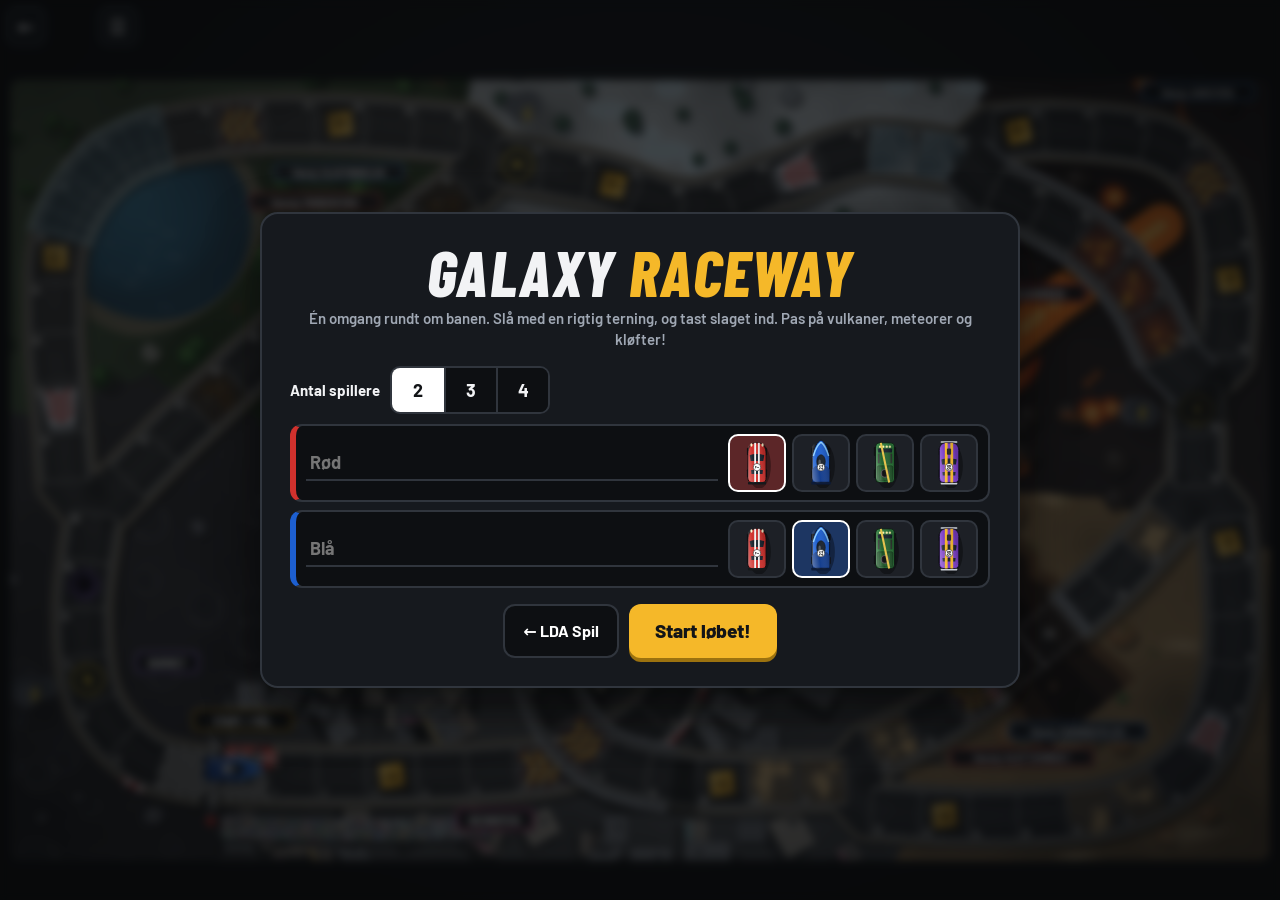
==== galaxy.html @ d2b54cc3 "Version 15.0: Kompakt pointtavle i mains stil med spillet i fokus Bygger på den enkle pointtavle, me" ====
<!DOCTYPE html>
<html lang="da">
<head>
<meta charset="utf-8">
<meta name="viewport" content="width=device-width, initial-scale=1, viewport-fit=cover">
<meta name="apple-mobile-web-app-capable" content="yes">
<meta name="mobile-web-app-capable" content="yes">
<meta name="theme-color" content="#101214">
<title>Galaxy Raceway</title>
<link rel="preconnect" href="https://fonts.googleapis.com">
<link href="https://fonts.googleapis.com/css2?family=Barlow+Condensed:ital,wght@0,600;0,700;1,800&family=Barlow:wght@500;600;700&display=swap" rel="stylesheet">
<style>
:root{--bg:#101214;--panel:rgba(22,25,29,.95);--line:#30353d;--ink:#f2f3f5;--soft:#a0a8b4;--gold:#f5b829;--bad:#e5484d;--good:#30a46c;--pw:#8b5cf6}
*{box-sizing:border-box;min-width:0}
html,body{margin:0;height:100%;background:radial-gradient(ellipse at 50% 40%,#1c1f24,#0b0c0e 75%);color:var(--ink);font:15px/1.4 Barlow,system-ui,sans-serif;overflow:hidden;overscroll-behavior:none}
button{font:inherit;color:inherit;cursor:pointer;touch-action:manipulation;-webkit-tap-highlight-color:transparent;-webkit-user-select:none;user-select:none}
button:focus-visible,input:focus-visible,a:focus-visible{outline:3px solid var(--gold);outline-offset:2px}
.disp{font-family:"Barlow Condensed",Barlow,sans-serif;font-weight:800;font-style:italic;text-transform:uppercase;letter-spacing:.02em}
#app{position:fixed;inset:0;display:grid;gap:6px;
 padding:max(6px,env(safe-area-inset-top)) max(6px,env(safe-area-inset-right)) max(6px,env(safe-area-inset-bottom)) max(6px,env(safe-area-inset-left))}
#app.stack{grid-template:"top pl" auto "board board" minmax(0,1fr) "pad pad" auto / auto minmax(0,1fr)}
#app.side{grid-template-columns:minmax(0,1fr) 236px;grid-template-rows:auto auto auto minmax(0,1fr);grid-template-areas:"board top" "board pl" "board pad" "board ."}
#top{grid-area:top;display:flex;align-items:center;gap:6px;position:relative}
.title span{color:var(--gold)}
.ib{width:40px;height:40px;flex:none;border:2px solid var(--line);background:var(--panel);border-radius:10px;padding:0;font-size:20px;font-weight:800;line-height:1;color:#fff;text-decoration:none;display:grid;place-items:center}
.ib:disabled{opacity:.35}
.ib[aria-expanded=true]{background:#fff;color:#121417}
#menu{position:absolute;top:46px;left:0;z-index:7;background:#16191e;border:2px solid var(--line);border-radius:12px;padding:6px;display:none;min-width:190px;box-shadow:0 12px 30px rgba(0,0,0,.6)}
#menu.show{display:grid;gap:4px}
#menu button{border:0;background:#0d0f12;border-radius:8px;min-height:44px;padding:0 12px;text-align:left;font-weight:700;font-size:15px;color:#fff}
#pl{grid-area:pl;display:flex;gap:6px;overflow-x:auto;scrollbar-width:none}
#app.side #pl{flex-direction:column;overflow:visible}
.pc{flex:1 0 auto;background:var(--panel);border:2px solid var(--line);border-left:5px solid var(--c);border-radius:10px;padding:3px 8px 3px 4px;display:grid;grid-template-columns:28px auto auto;gap:0 6px;align-items:center;min-height:40px}
.pc.on{border-color:var(--c);box-shadow:0 0 0 2px var(--c),0 0 14px color-mix(in srgb,var(--c) 55%,transparent)}
.pc img{width:28px;height:28px;grid-row:span 2}
.pc b{font-size:14px;font-weight:700;overflow:hidden;text-overflow:ellipsis;white-space:nowrap;max-width:110px}
.pc small{color:var(--soft);font-weight:600;font-size:11.5px;grid-column:2/-1;white-space:nowrap}
.plc{font:800 italic 18px/1 "Barlow Condensed",sans-serif;color:var(--soft);justify-self:end}
.plc.p1{color:var(--gold)}
.pi{font-size:13px;margin-left:2px}
@media (max-width:700px){#app.stack .pc b{display:none}#app.stack .pc{grid-template-columns:26px auto}#app.stack .pc img{width:26px;height:26px}}
#bw{grid-area:board;position:relative;min-height:0;min-width:0}
#bw svg{position:absolute;inset:0;width:100%;height:100%;display:block}
#cars{pointer-events:none;overflow:visible}
#pad{grid-area:pad;justify-self:center;width:min(100%,620px);background:var(--panel);border:2px solid var(--line);border-top:4px solid var(--c,var(--line));border-radius:14px;padding:6px 8px 8px;display:grid;gap:5px}
#app.side #pad{width:100%;align-self:start}
#app.side .keys{grid-template-columns:repeat(3,minmax(0,1fr))}
#app.side #acts{grid-template-columns:1fr}
#pad[hidden],#pl[hidden]{display:none}
#msg{font-size:clamp(15px,2vw,18px);font-weight:700;text-align:center;line-height:1.2}
#msg b{color:var(--c);filter:brightness(1.3)}
#hint{font-size:12.5px;font-weight:700;text-align:center;color:var(--gold)}
#hint:empty{display:none}
.keys{display:grid;grid-template-columns:repeat(6,minmax(0,1fr));gap:6px}
.keys[hidden],#acts:empty{display:none}
.key{border:0;background:transparent;padding:0;border-radius:12px;transition:transform .1s}
.key svg{display:block;width:100%;height:auto;max-height:54px;filter:drop-shadow(0 4px 3px rgba(0,0,0,.55))}
.key:active{transform:translateY(3px) scale(.96)}
.key:disabled{opacity:.35}
#acts{display:grid;grid-template-columns:1fr 1fr;gap:8px}
.act{border:0;border-radius:12px;padding:6px 10px;min-height:54px;font-weight:800;font-size:17px;color:#fff;text-align:center;display:grid;gap:1px;place-content:center;line-height:1.1}
.act small{font-weight:600;font-size:12.5px;opacity:.92;line-height:1.25}
.act:active{transform:translateY(3px)}
.act.go{background:linear-gradient(#2f9a62,#1f7448);box-shadow:0 4px 0 #13502f}
.act.gv{background:linear-gradient(#c9461e,#8e2a10);box-shadow:0 4px 0 #5a1a08}
.act.om{background:linear-gradient(#2f6fd0,#1d4a96);box-shadow:0 4px 0 #11305f}
.act.pw{grid-column:1/-1;background:linear-gradient(#7a3cc8,#4f2391);box-shadow:0 4px 0 #2e1459;min-height:50px}
.act.one{grid-column:1/-1}
#bcatch{position:fixed;inset:0;z-index:5;display:none;background:rgba(5,6,8,.35)}#bcatch.show{display:block}
#banner{position:fixed;left:50%;top:40%;transform:translate(-50%,-50%);z-index:6;text-align:center;display:none;width:min(92vw,540px);background:rgba(14,16,19,.95);border:2px solid var(--line);border-top:6px solid var(--good);border-radius:16px;padding:14px 18px;box-shadow:0 18px 40px rgba(0,0,0,.6)}
#banner.b{border-top-color:var(--bad)}#banner.p{border-top-color:var(--pw)}
#banner.show{display:block;animation:pop .3s cubic-bezier(.3,1.5,.5,1) both}
#banner.big .bt{font-size:clamp(40px,8vw,64px)}
#banner .bi{font-size:clamp(40px,7vw,60px);line-height:1}
#banner .bt{font-size:clamp(28px,5vw,42px);line-height:1.05;margin-top:4px}
#banner.g .bt{color:var(--gold)}#banner.b .bt{color:#ff7a70}#banner.p .bt{color:#c4a8ff}
#banner .bd{margin-top:6px;font-weight:600;font-size:clamp(15px,2.3vw,18px);color:#dfe3e8}
#banner .bok{margin-top:12px;border:0;border-radius:12px;background:#fff;color:#121417;font-weight:800;font-size:20px;min-width:140px;min-height:52px;box-shadow:0 4px 0 #8a9099}
#banner .bok:active{transform:translateY(3px);box-shadow:0 1px 0 #8a9099}
@keyframes pop{from{transform:translate(-50%,-50%) scale(.6);opacity:0}}
#flash{position:fixed;inset:0;z-index:4;pointer-events:none;background:#fff;opacity:0}
.ov{position:fixed;inset:0;z-index:10;background:rgba(8,9,11,.72);backdrop-filter:blur(4px);display:none;overflow:auto;padding:16px}
.ov.show{display:grid;place-items:center}
.box{background:#16191e;border:2px solid var(--line);border-radius:18px;padding:clamp(16px,3vw,28px);width:min(100%,760px);box-shadow:0 20px 50px rgba(0,0,0,.6)}
.title{font-size:clamp(36px,8vw,64px);line-height:.95;text-align:center;margin:0 0 6px}
.sub{text-align:center;color:var(--soft);font-weight:600;margin:0 0 16px}
.row{display:flex;align-items:center;gap:10px;flex-wrap:wrap;margin:10px 0}
.seg{display:flex;border:2px solid var(--line);border-radius:10px;overflow:hidden}
.seg button{min-width:52px;min-height:44px;border:0;background:#0d0f12;font-weight:700;font-size:18px}
.seg button+button{border-left:2px solid var(--line)}
.seg button[aria-pressed=true]{background:#fff;color:#121417}
.srow{display:grid;grid-template-columns:minmax(0,1fr) auto;gap:10px;align-items:center;background:#0d0f12;border:2px solid var(--line);border-left:6px solid var(--c);border-radius:12px;padding:8px 10px;margin:8px 0}
.srow input{font:700 18px Barlow,sans-serif;color:#fff;background:transparent;border:0;border-bottom:2px solid var(--line);padding:6px 4px;width:100%}
.srow input:focus{border-bottom-color:var(--c);outline:none}
.pick{display:flex;gap:6px}
.pick button{width:58px;height:58px;border-radius:10px;border:2px solid var(--line);background:#1d2026;padding:2px}
.pick button img{width:100%;height:100%;display:block}
.pick button[aria-pressed=true]{border-color:#fff;background:color-mix(in srgb,var(--k) 35%,#1d2026)}
.cta{border:0;border-radius:12px;background:var(--gold);color:#121417;font-weight:800;font-size:19px;padding:12px 26px;min-height:54px;box-shadow:0 4px 0 #9c720f}
.cta:active{transform:translateY(3px);box-shadow:0 1px 0 #9c720f}
.btn2{border:2px solid var(--line);border-radius:12px;background:#0d0f12;font-weight:700;font-size:16px;padding:10px 18px;min-height:54px;color:#fff;text-decoration:none;display:inline-flex;align-items:center}
.acts{display:flex;gap:10px;flex-wrap:wrap;justify-content:center;margin-top:16px}
.rules h3{margin:14px 0 6px;font-size:16px;color:var(--gold)}
.rules ul{margin:0;padding-left:20px}.rules li{margin:3px 0}
.rules .ev{display:grid;grid-template-columns:repeat(auto-fit,minmax(250px,1fr));gap:6px;list-style:none;padding:0}
.rules .ev li{background:#0d0f12;border-left:5px solid var(--good);border-radius:8px;padding:6px 10px}
.rules .ev li.b{border-color:var(--bad)}.rules .ev li.p{border-color:var(--pw)}.rules .ev li.n{border-color:#8a929b}
#log{list-style:none;padding:0;margin:0;color:var(--soft);font-size:14px}
.stand{list-style:none;padding:0;margin:14px auto 0;max-width:340px}
.stand li{display:flex;align-items:center;gap:10px;font-weight:700;padding:4px 0}
.stand img{width:44px;height:44px}
.conf{position:fixed;top:-40px;z-index:11;font-size:26px;pointer-events:none;animation:fall linear forwards}
@keyframes fall{to{transform:translateY(110vh) rotate(720deg)}}
.ver{text-align:center;font-size:12px;color:var(--soft);margin-top:14px}
#meas{position:absolute;width:0;height:0;overflow:hidden}
.flm{animation:flm .12s ease-in-out infinite alternate;transform-box:fill-box;transform-origin:100% 50%}
@keyframes flm{to{transform:scaleX(.65)}}
.smk circle{animation:smk 1.4s ease-out infinite;transform-box:fill-box;transform-origin:center}
.smk circle:nth-child(2){animation-delay:.45s}.smk circle:nth-child(3){animation-delay:.9s}
@keyframes smk{from{transform:translate(0,0) scale(.5);opacity:.85}to{transform:translate(-26px,-10px) scale(2.2);opacity:0}}
.shl{animation:shl 1.6s ease-in-out infinite;transform-box:fill-box;transform-origin:center}
@keyframes shl{50%{opacity:.45;transform:scale(1.06)}}
.hla{animation:hla .9s ease-in-out infinite alternate}
@keyframes hla{to{opacity:.35}}
@media (max-height:560px){.key svg{max-height:44px}.act{min-height:46px}}
@media (prefers-reduced-motion:reduce){*,*::before,*::after{animation-duration:.01s!important;transition:none!important}}
</style>
</head>
<body>
<svg id="meas" aria-hidden="true"></svg>
<div id="app">
  <div id="top">
    <a class="ib" href="index.html" title="Tilbage til LDA Spil" aria-label="Tilbage til LDA Spil">←</a>
    <button class="ib" id="bUndo" title="Fortryd" aria-label="Fortryd">↶</button>
    <button class="ib" id="bMenu" title="Menu" aria-label="Menu" aria-expanded="false">☰</button>
    <div id="menu"><button id="bRules">📖 Regler og log</button><button id="bSnd" aria-pressed="true">🔊 Lyd: til</button><button id="bNew">🏁 Nyt løb</button></div>
  </div>
  <div id="pl"></div>
  <div id="bw"><svg id="bstatic" role="img" aria-label="Spillebrættet set oppefra"></svg><svg id="cars" aria-hidden="true"></svg></div>
  <div id="pad"><div id="last" hidden></div><div id="msg"></div><div id="hint"></div><div class="keys" id="keys"></div><div id="acts"></div></div>
</div>
<div id="flash"></div>
<div id="bcatch"></div>
<div id="banner" role="alertdialog" aria-live="assertive"><div class="bi"></div><div class="bt disp"></div><div class="bd"></div><button class="bok" id="bok">OK</button></div>
<div class="ov" id="setup"><div class="box">
  <h1 class="title disp">Galaxy <span>Raceway</span></h1>
  <p class="sub">Én omgang rundt om banen. Slå med en rigtig terning, og tast slaget ind. Pas på vulkaner, meteorer og kløfter!</p>
  <div class="row"><b>Antal spillere</b><div class="seg" id="seg"><button data-n="2">2</button><button data-n="3">3</button><button data-n="4">4</button></div></div>
  <div id="srows"></div>
  <div class="acts"><a class="btn2" href="index.html">← LDA Spil</a><button class="cta" id="go">Start løbet!</button></div>
</div></div>
<div class="ov" id="rules"><div class="box rules">
  <h2 class="disp" style="margin:0;font-size:30px">Regler</h2>
  <div id="rtxt"></div>
  <h3>Seneste træk</h3><ul id="log"></ul>
  <div class="acts"><button class="cta" id="rclose">Luk</button></div>
  <div class="ver">Galaxy Raceway · version 15.0</div>
</div></div>
<div class="ov" id="win"><div class="box" style="text-align:center">
  <div style="font-size:64px;line-height:1">🏆</div>
  <h2 class="title disp" id="wtxt"></h2>
  <ul class="stand" id="stand"></ul>
  <div class="acts"><button class="btn2" id="wundo">Fortryd</button><button class="btn2" id="wsetup">Skift biler</button><button class="cta" id="again">Nyt løb</button></div>
</div></div>
<script>
{
/* ================= data ================= */
const KEY='lda-galaxy',VER=7;
const CARS=[{n:'Hajen',def:'Rød',col:'#d0312d',c2:'#f4f4f4',num:7},{n:'Svæveren',def:'Blå',col:'#1d5fd0',c2:'#8fd0ff',num:21},{n:'Jungletrucken',def:'Grøn',col:'#2e7a3c',c2:'#e8c34a',num:4},{n:'Diskobilen',def:'Disko',col:'#7a3cc8',c2:'#f5b829',num:99}];
/* Feltkoder: S start, G mål, . asfalt, b power-kasse, > fartbånd, J hopperampe, L toppen af loopet, a luft over kløften,
   s sand, m mudder, i is, z tordensky, f brændende bro, h sort hul */
const PATHS=[
 {id:'p0',nm:'Neonbyen',spec:'S..b..>....LLL..>..bss',to:['pa1','pa2'],up:[11.6,18.5],
  pts:[[300,880],[470,882],[620,878],[740,862],[835,812],[870,735],[835,668],[765,652],[712,698],[712,780],[770,858],[880,888],[990,890],[1075,888]]},
 {id:'pa1',nm:'Kløftspringet',alt:'Genvej',tip:'Kort, men stop ikke over kløften',spec:'s.>aa..s',to:['p1'],gap:[3,5],
  pts:[[1105,852],[1200,800],[1300,725],[1400,640],[1470,565]]},
 {id:'pa2',nm:'Karavanevejen',alt:'Omvej',tip:'Længere, men med power-kasser',spec:'.b..ss.J...b',to:['p1'],
  pts:[[1105,925],[1260,932],[1405,918],[1500,862],[1545,760],[1548,650],[1540,565]]},
 {id:'p1',nm:'Lavaland',spec:'.z',to:['pb1','pb2'],pts:[[1505,525],[1505,465],[1505,400]]},
 {id:'pb1',nm:'Vulkanbroen',alt:'Genvej',tip:'Kort, men broen brænder',spec:'fff..',to:['p2'],up:[0,5],
  pts:[[1470,365],[1430,285],[1360,215],[1255,160]]},
 {id:'pb2',nm:'Askestien',alt:'Omvej',tip:'Længere, med fartbånd og kasser',spec:'.b.>...b',to:['p2'],
  pts:[[1540,365],[1545,260],[1525,165],[1460,105],[1340,88],[1255,92]]},
 {id:'p2',nm:'Isbjerget',spec:'ii.J...b.z',to:['pc1','pc2'],pts:[[1220,125],[1100,112],[990,150],[880,185],[770,150],[640,125]]},
 {id:'pc1',nm:'Mudderstien',alt:'Genvej',tip:'Kort, men mudderet er tungt',spec:'mm.mm.m..',to:['p3'],
  pts:[[605,160],[500,240],[380,340],[260,450],[190,520]]},
 {id:'pc2',nm:'Glastunnelen',alt:'Omvej',tip:'Længere, under søen med kasser',spec:'..b.>....b..J.',to:['p3'],
  pts:[[605,92],[450,80],[300,85],[180,120],[110,210],[100,330],[110,450],[115,520]]},
 {id:'p3',nm:'Rummet',spec:'.h.z..G',to:[],pts:[[150,560],[135,680],[150,790],[210,860],[290,882]]}
];
const FT={
 b:{k:'p',ic:'❓',n:'Power-kasse',d:'Kør igennem, og få en tilfældig power, hvis du ikke allerede har én.'},
 '>':{k:'g',ic:'⏩',n:'Fartbånd',d:'Stopper du her, skyder du 3 felter frem.'},
 J:{k:'g',ic:'🛫',n:'Hopperampe',d:'Stopper du her, flyver bilen 4 felter frem hen over alt, hvad der ligger under den.'},
 s:{k:'n',ic:'🏜️',n:'Dybt sand',d:'Hvert sandfelt koster 2 skridt.'},
 m:{k:'n',ic:'🟤',n:'Mudder',d:'Hvert mudderfelt koster 2 skridt.'},
 i:{k:'n',ic:'🧊',n:'Glat is',d:'Stopper du på isen, glider du 2 felter videre.'},
 L:{k:'b',ic:'🔄',n:'Toppen af loopet',d:'Stopper du på toppen, falder du ned til foden af loopet.'},
 a:{k:'b',ic:'🕳️',n:'Kløften',d:'Stopper du i luften, falder du ned og må starte forfra ved gaflen.'},
 f:{k:'b',ic:'🔥',n:'Brændende bro',d:'Stopper du på broen, brænder motoren, og du står over næste tur.'},
 z:{k:'b',ic:'⛈️',n:'Tordensky',d:'Lynet slår ned i den bil, der fører, og den ryger 2 felter tilbage. Også hvis det er dig!'},
 h:{k:'b',ic:'🌑',n:'Sort hul',d:'Du bliver suget 3 felter tilbage.'}
};
const POW={
 raket:{ic:'🚀',n:'Raket',d:'Brug den før du slår: +4 felter på slaget.'},
 missil:{ic:'🎯',n:'Jagermissil',d:'Flyver selv hen til bilen lige foran dig og sender den 3 felter tilbage.'},
 lyn:{ic:'⚡',n:'Lynstorm',d:'Alle de andre biler ryger 2 felter tilbage.'},
 olie:{ic:'🛢️',n:'Olieplet',d:'Hældes ud bag dig. Den næste, der kører ind i den, snurrer rundt og stopper.'},
 skjold:{ic:'🛡️',n:'Skjold',d:'Virker af sig selv: tager det næste angreb, skub eller lyn for dig.'}
};
const EVT={
 vulkan:{k:'b',ic:'🌋',n:'Vulkanudbrud',col:'#ff4a12',d:'Lavabomber regner ned over det røde stykke af banen. Biler, der holder der, ryger 2 felter tilbage, og det samme sker for alle, der stopper der i denne runde.'},
 meteor:{k:'b',ic:'☄️',n:'Meteorregn',col:'#ffb02e',d:'Meteorer slår ned og laver kratere på banen. Stopper du i et krater i denne runde, ryger du 2 felter tilbage.'},
 nordlys:{k:'g',ic:'🌌',n:'Nordlys',col:'#3dffa8',d:'Et grønt lys danser over banen. Biler i lyset kører 2 felter frem, og stopper du i lyset i denne runde, skyder du 3 felter frem.'},
 stjerne:{k:'p',ic:'🌠',n:'Stjerneskud',col:'#c4a8ff',d:'Stjerneskud lander på banen. Stopper du på et i denne runde, får du en power.'}
};
const NODES=[],PI={};
PATHS.forEach((P,pi)=>{PI[P.id]=pi;P.n=P.spec.length;P.ids=[];for(let k=0;k<P.n;k++){const c=P.spec[k];P.ids.push(NODES.length);NODES.push({id:NODES.length,pi,k,c,next:[],back:null,cost:c==='s'||c==='m'?2:1,ns:c==='L'||c==='a'})}});
const link=(a,b)=>{NODES[a].next.push(b);if(NODES[b].back===null)NODES[b].back=a};
PATHS.forEach(P=>{for(let k=0;k<P.n-1;k++)link(P.ids[k],P.ids[k+1]);P.to.forEach(t=>link(P.ids[P.n-1],PATHS[PI[t]].ids[0]))});
const START=PATHS[0].ids[0],GOAL=NODES.find(n=>n.c==='G').id;
/* felter tilbage til mål (korteste vej) */
NODES.forEach(n=>n.d=1e9);NODES[GOAL].d=0;for(let r=0;r<99;r++)NODES.forEach(n=>n.next.forEach(x=>{if(NODES[x].d+1<n.d)n.d=NODES[x].d+1}));
const TOTAL=NODES[START].d;
NODES.forEach(n=>n.num=0);for(let r=0;r<99;r++)NODES.forEach(n=>n.next.forEach(x=>{if(NODES[x].num<n.num+1)NODES[x].num=n.num+1}));
NODES.forEach(n=>{if(n.c==='L'){let b=n.back;while(NODES[b].ns)b=NODES[b].back;n.fall=b}if(n.c==='a')n.fall=NODES[PATHS[n.pi].ids[0]].back});

/* ================= state ================= */
let S,hist=[],busy=false,mute=false,pend=null;
const defPlayers=()=>{let nm=[];try{nm=(JSON.parse(localStorage.getItem('lda-spil'))||{}).names||[]}catch(e){}
  return CARS.map((c,i)=>({car:i,name:(nm[i]&&!['Rød','Blå','Grøn','Gul'].includes(nm[i]))?nm[i]:''}))};
const newCar=()=>({pos:START,pw:null,skip:0});
const fresh=(players,n)=>({v:VER,phase:'setup',n:n||2,players:players||defPlayers(),cars:[0,1,2,3].map(newCar),p:0,t:{ph:'roll'},oil:[],round:1,ev:null,log:[],last:'',win:null});
try{S=JSON.parse(localStorage.getItem(KEY))}catch(e){}
if(!S||S.v!==VER||!S.players||S.players.length!==4||!S.cars||S.cars.some(c=>!NODES[c.pos]))S=fresh(S&&S.players&&S.players.length===4?S.players:null,S&&S.n);
const save=()=>{try{localStorage.setItem(KEY,JSON.stringify(S))}catch(e){}};
const snap=()=>{hist.push(JSON.stringify(S));if(hist.length>80)hist.shift()};
const esc=s=>String(s).replace(/[&<>"]/g,c=>({'&':'&amp;','<':'&lt;','>':'&gt;','"':'&quot;'}[c]));
const rawName=i=>(S.players[i].name||'').trim()||CARS[S.players[i].car].def;
const nm=i=>esc(rawName(i));
const col=i=>CARS[S.players[i].car].col;
const log=t=>{S.log.unshift(t);S.log=S.log.slice(0,16)};
const dist=i=>NODES[S.cars[i].pos].d;
const ids=()=>Array.from({length:S.n},(_,i)=>i);
const leaders=()=>{const m=Math.min(...ids().map(dist));return ids().filter(i=>dist(i)===m)};
const isLast=i=>{if(S.n<2)return false;const ds=ids().map(dist),mx=Math.max(...ds);return mx!==Math.min(...ds)&&dist(i)===mx};
const place=i=>1+ids().filter(j=>dist(j)<dist(i)).length;
const backOf=(id,n)=>{let b=id;for(let k=0;k<n;k++){const x=NODES[b].back;if(x===null)break;b=x}while(NODES[b].ns&&NODES[b].back!==null)b=NODES[b].back;return b};

/* ================= sound ================= */
let AC;
const ac=()=>AC=AC||new (window.AudioContext||window.webkitAudioContext)();
function tone(f,d,type,v,when,f2){if(mute)return;try{ac();const t=AC.currentTime+(when||0),o=AC.createOscillator(),g=AC.createGain();
  o.type=type||'square';o.frequency.setValueAtTime(f,t);if(f2)o.frequency.exponentialRampToValueAtTime(f2,t+d);g.gain.setValueAtTime(v||.05,t);g.gain.exponentialRampToValueAtTime(.001,t+d);o.connect(g);g.connect(AC.destination);o.start(t);o.stop(t+d)}catch(e){}}
function noise(d,v,when,f){if(mute)return;try{ac();const t=AC.currentTime+(when||0),n=Math.floor(AC.sampleRate*d),b=AC.createBuffer(1,n,AC.sampleRate),ch=b.getChannelData(0);for(let i=0;i<n;i++)ch[i]=(Math.random()*2-1)*Math.pow(1-i/n,2);
  const s=AC.createBufferSource(),fl=AC.createBiquadFilter(),g=AC.createGain();s.buffer=b;fl.type='lowpass';fl.frequency.value=f||900;g.gain.value=v||.3;s.connect(fl);fl.connect(g);g.connect(AC.destination);s.start(t)}catch(e){}}
const sfx={step:()=>tone(420,.05,'triangle',.05),
 good:()=>[523,659,784,1047].forEach((f,i)=>tone(f,.15,'square',.045,i*.08)),
 bad:()=>[392,330,262,196].forEach((f,i)=>tone(f,.18,'sawtooth',.045,i*.1)),
 boom:()=>{noise(1.1,.6,0,500);tone(70,.8,'sawtooth',.12,0,30)},
 bump:()=>{noise(.25,.35,0,1400);tone(160,.15,'square',.06,0,80)},
 bolt:()=>{noise(.7,.5,0,4000);noise(1.2,.35,.12,300)},
 whoosh:()=>{noise(.6,.25,0,2500);tone(300,.6,'sawtooth',.03,0,1200)},
 rev:()=>{tone(90,.7,'sawtooth',.07,0,420);tone(140,.7,'square',.03,.05,600)},
 zap:()=>[300,600,1200,1800].forEach((f,i)=>tone(f,.08,'sine',.07,i*.05)),
 win:()=>[523,659,784,1047,784,1047,1319].forEach((f,i)=>tone(f,.22,'square',.06,i*.13))};

/* ================= geometry ================= */
const $=id=>document.getElementById(id);
const NS='http://www.w3.org/2000/svg';
const TW=72,HW=TW/2,K=1.125;
let G=null;
function cr(P){let d=`M${P[0][0]} ${P[0][1]}`;for(let i=0;i<P.length-1;i++){const p0=P[Math.max(0,i-1)],p1=P[i],p2=P[i+1],p3=P[Math.min(P.length-1,i+2)];
  d+=`C${p1[0]+(p2[0]-p0[0])/6} ${p1[1]+(p2[1]-p0[1])/6} ${p2[0]-(p3[0]-p1[0])/6} ${p2[1]-(p3[1]-p1[1])/6} ${p2[0]} ${p2[1]}`}return d}
function geom(port){
  const W=(port?1000:1600)*K,H=(port?1600:1000)*K,M=port?(([x,y])=>[y*K,(1600-x)*K]):(([x,y])=>[x*K,y*K]);
  const P=PATHS.map(pa=>{const pts=pa.pts.map(M),e=document.createElementNS(NS,'path');e.setAttribute('d',cr(pts));$('meas').appendChild(e);
    const L=e.getTotalLength(),a=[];for(let s=0;s<L;s+=4){const q=e.getPointAtLength(s);a.push([q.x,q.y])}const q=e.getPointAtLength(L);a.push([q.x,q.y]);e.remove();
    return {L,a,FL:L/pa.n,pts}});
  const g={W,H,port,M,P};
  g.np=NODES.map(n=>atP(P[n.pi],(n.k+.5)*P[n.pi].FL));
  g.co=[];P.forEach(p=>p.a.forEach((q,i)=>{if(i%3===0)g.co.push(q)}));
  {const m=HW+30,xs=g.co.map(q=>q[0]),ys=g.co.map(q=>q[1]),x0=Math.max(0,Math.min(...xs)-m),y0=Math.max(0,Math.min(...ys)-m),x1=Math.min(W,Math.max(...xs)+m),y1=Math.min(H,Math.max(...ys)+m);g.vb=[x0,y0,x1-x0,y1-y0]}
  return g}
function atP(p,s){const A=p.a,k=Math.max(0,Math.min(A.length-1.001,s/4)),i=Math.floor(k),f=k-i,a=A[i],b=A[i+1];
  const x=a[0]+(b[0]-a[0])*f,y=a[1]+(b[1]-a[1])*f,i0=Math.max(0,i-2),i1=Math.min(A.length-1,i+3);
  let tx=A[i1][0]-A[i0][0],ty=A[i1][1]-A[i0][1];const l=Math.hypot(tx,ty)||1;tx/=l;ty/=l;
  return {x,y,tx,ty,nx:-ty,ny:tx}}
const clear=(x,y,r)=>G.co.every(([a,b])=>(a-x)**2+(b-y)**2>(HW+12+r)**2);
const F1=v=>(+v).toFixed(1);
const ang=p=>Math.atan2(p.ty,p.tx)*57.2958;
function poseBetween(a,b,t){const A=NODES[a],B=NODES[b];
  if(A.pi===B.pi&&Math.abs(A.k-B.k)===1){const p=G.P[A.pi];return atP(p,(A.k+.5+(B.k-A.k)*t)*p.FL)}
  const pa=G.np[a],pb=G.np[b];let tx=pa.tx+(pb.tx-pa.tx)*t,ty=pa.ty+(pb.ty-pa.ty)*t;const l=Math.hypot(tx,ty)||1;tx/=l;ty/=l;
  return {x:pa.x+(pb.x-pa.x)*t,y:pa.y+(pb.y-pa.y)*t,tx,ty,nx:-ty,ny:tx}}

/* ================= drawing helpers ================= */
let seed=1;const R=()=>((seed=(seed*16807)%2147483647)/2147483647);
const pick=a=>a[Math.floor(R()*a.length)];
const blob=(x,y,r,n,j)=>{let d='';for(let k=0;k<n;k++){const a=k/n*6.283,rr=r*(1-j/2+R()*j);d+=(k?'L':'M')+F1(x+Math.cos(a)*rr)+' '+F1(y+Math.sin(a)*rr)}return d+'Z'};
const sblob=(x,y,r,n,j)=>{const p=[];for(let k=0;k<n;k++){const a=k/n*6.283,rr=r*(1-j/2+R()*j);p.push([x+Math.cos(a)*rr,y+Math.sin(a)*rr])}
  let d='';for(let k=0;k<n;k++){const a=p[k],b=p[(k+1)%n],m=[(a[0]+b[0])/2,(a[1]+b[1])/2];d+=(k?'':'M'+F1((p[n-1][0]+a[0])/2)+' '+F1((p[n-1][1]+a[1])/2))+'Q'+F1(a[0])+' '+F1(a[1])+' '+F1(m[0])+' '+F1(m[1])}return d+'Z'};
const rock=(x,y,s,c,c2)=>{const d=blob(x,y,s,7,.45);return `<path d="${d}" fill="rgba(0,0,0,.38)" transform="translate(${F1(s*.35)} ${F1(s*.45)})"/><path d="${d}" fill="${c}" stroke="${c2}" stroke-width="1.2"/><path d="${blob(x-s*.22,y-s*.22,s*.5,6,.4)}" fill="rgba(255,255,255,.13)"/>`};
const tree=(x,y,s,dark)=>`<circle cx="${F1(x+s*.35)}" cy="${F1(y+s*.5)}" r="${F1(s)}" fill="rgba(0,0,0,.35)"/>`+[0,1,2,3].map(k=>{const a=R()*6.28,o=s*.38;return `<circle cx="${F1(x+Math.cos(a)*o)}" cy="${F1(y+Math.sin(a)*o)}" r="${F1(s*(.55+R()*.2))}" fill="url(#${dark?'cn2':'cn'})"/>`}).join('');
const pine=(x,y,s)=>`<circle cx="${F1(x+s*.35)}" cy="${F1(y+s*.5)}" r="${F1(s)}" fill="rgba(30,40,50,.33)"/>`+[1,.7,.42].map((k,j)=>{let d='';const n=9;for(let i=0;i<n*2;i++){const a=i/(n*2)*6.283+j*.3,rr=s*k*(i%2?.55:1);d+=(i?'L':'M')+F1(x+Math.cos(a)*rr)+' '+F1(y+Math.sin(a)*rr)}return `<path d="${d}Z" fill="${['#1b3f2e','#22503a','#2c6246'][j]}" stroke="#0e2419" stroke-width=".7"/>`}).join('')+`<circle cx="${F1(x-s*.15)}" cy="${F1(y-s*.2)}" r="${F1(s*.2)}" fill="#eef3f6" opacity=".85"/>`;
const PROP={
 city:(x,y)=>{const w=26+R()*40,h=22+R()*36,a=Math.round(R()*3)*30,c=pick(['#7d8188','#8f8a82','#666a71','#a29c92','#72767d','#857c74']),tall=R();
   return `<g transform="translate(${F1(x)} ${F1(y)}) rotate(${a})"><rect x="${F1(-w/2+4+tall*10)}" y="${F1(-h/2+6+tall*14)}" width="${F1(w)}" height="${F1(h)}" fill="rgba(0,0,0,.42)"/><rect x="${F1(-w/2)}" y="${F1(-h/2)}" width="${F1(w)}" height="${F1(h)}" fill="${c}" stroke="#25272b" stroke-width="1.1"/><rect x="${F1(-w/2+3)}" y="${F1(-h/2+3)}" width="${F1(w-6)}" height="${F1(h-6)}" fill="none" stroke="rgba(255,255,255,.16)"/>${R()<.6?`<rect x="${F1(-w/4)}" y="${F1(-h/4)}" width="9" height="7" fill="#50545a" stroke="#383b40"/>`:''}${R()<.4?`<circle cx="${F1(w/5)}" cy="${F1(h/6)}" r="3.5" fill="#4b4f55" stroke="#33363b"/>`:''}${R()<.25?`<rect x="${F1(-w/2+4)}" y="${F1(h/2-7)}" width="${F1(w-8)}" height="3" fill="${pick(['#ff5fb0','#45d6ff','#f5b829'])}" opacity=".85"/>`:''}</g>`},
 desert:(x,y)=>{const r=R();if(r<.3)return rock(x,y,7+R()*14,'#a2703f','#6e4724');
   if(r<.62)return `<ellipse cx="${F1(x)}" cy="${F1(y)}" rx="${F1(30+R()*40)}" ry="${F1(9+R()*9)}" transform="rotate(${F1(R()*24-12)} ${F1(x)} ${F1(y)})" fill="url(#dune)"/><ellipse cx="${F1(x+6)}" cy="${F1(y+7)}" rx="${F1(26+R()*20)}" ry="5" transform="rotate(${F1(R()*24-12)} ${F1(x)} ${F1(y)})" fill="rgba(120,80,40,.18)"/>`;
   if(r<.78)return `<circle cx="${F1(x+3)}" cy="${F1(y+4)}" r="7" fill="rgba(0,0,0,.25)"/><path d="${blob(x,y,7,8,.5)}" fill="#4d7a3e" stroke="#2c4a22"/>`;
   return [0,1,2,3].map(()=>`<circle cx="${F1(x+(R()-.5)*16)}" cy="${F1(y+(R()-.5)*16)}" r="${F1(2.5+R()*3)}" fill="#7a7442" opacity=".8"/>`).join('')},
 lava:(x,y)=>{const r=R();if(r<.2){const d=blob(x,y,8+R()*12,9,.5);return `<path d="${d}" fill="url(#lv)" filter="url(#glow)" opacity=".9"/>`}
   if(r<.38){let d=`M${F1(x)} ${F1(y)}`;for(let k=0;k<4;k++)d+=`l${F1((R()-.5)*34)} ${F1((R()-.5)*34)}`;return `<path d="${d}" stroke="#ff6a1a" stroke-width="2.2" fill="none" filter="url(#glow)"/>`}
   return rock(x,y,7+R()*16,'#2c2420','#120d0b')},
 ice:(x,y)=>{const r=R();if(r<.5)return pine(x,y,10+R()*9);if(r<.75)return rock(x,y,7+R()*12,'#8a929b','#5d646c');
   return `<ellipse cx="${F1(x)}" cy="${F1(y)}" rx="${F1(18+R()*20)}" ry="${F1(9+R()*8)}" fill="#c6dce8" opacity=".8"/>`},
 jungle:(x,y)=>{const r=R();if(r<.85)return tree(x,y,13+R()*13,R()<.5);
   return `<path d="${blob(x,y,9+R()*8,8,.4)}" fill="#4a3720" opacity=".8"/>`},
 water:(x,y)=>{const r=R();if(r<.6)return tree(x,y,10+R()*9,true);return rock(x,y,6+R()*10,'#7d7f76','#4f514a')},
 space:(x,y)=>{const r=R();if(r<.3){const s=8+R()*18;return `<circle cx="${F1(x)}" cy="${F1(y)}" r="${F1(s*1.18)}" fill="rgba(255,255,255,.06)"/><circle cx="${F1(x)}" cy="${F1(y)}" r="${F1(s)}" fill="url(#cr)"/><path d="M${F1(x-s)} ${F1(y)}a${F1(s)} ${F1(s)} 0 0 0 ${F1(s*2)} 0" stroke="rgba(255,255,255,.12)" stroke-width="${F1(s*.18)}" fill="none" transform="rotate(-35 ${F1(x)} ${F1(y)})"/>`}
   if(r<.5)return rock(x,y,5+R()*10,'#5a5c64','#2e3036');
   return ''}
};

/* ================= cars (top-down) ================= */
function carBody(k){const c=CARS[k],tire=(x,y,w,h)=>`<rect x="${x}" y="${y}" width="${w}" height="${h}" rx="1.6" fill="#111214"/>`,glass='#18212c';
  if(k===0)return tire(-21,-14.5,12,5)+tire(-21,9.5,12,5)+tire(11,-14.5,11,5)+tire(11,9.5,11,5)+
   `<path d="M-28 -8C-28 -12 -25 -13 -21 -13L14 -13C22 -13 28 -9 29 -3L29 3C28 9 22 13 14 13L-21 13C-25 13 -28 12 -28 8Z" fill="${c.col}" stroke="#0d0e10" stroke-width="1.2"/>
   <path d="M3 -9L11 -10.5C13.5 -6 13.5 6 11 10.5L3 9Z" fill="${glass}"/><path d="M-16 -8L-10 -8.5L-10 8.5L-16 8Z" fill="${glass}"/>
   <rect x="-28" y="-4" width="57" height="2.6" fill="${c.c2}"/><rect x="-28" y="1.4" width="57" height="2.6" fill="${c.c2}"/>
   <rect x="-31" y="-13" width="3.5" height="26" rx="1" fill="#16181b"/><ellipse cx="26" cy="-8" rx="2.6" ry="1.6" fill="#fff6d0"/><ellipse cx="26" cy="8" rx="2.6" ry="1.6" fill="#fff6d0"/>`;
  if(k===1)return tire(-22,-14,11,5)+tire(-22,9,11,5)+tire(12,-14,10,5)+tire(12,9,10,5)+
   `<path d="M-28 -12L8 -12.5C22 -11 31 -5 33 0C31 5 22 11 8 12.5L-28 12Z" fill="${c.col}" stroke="#0d0e10" stroke-width="1.2"/>
   <path d="M-28 -12L-10 -12.5C0 -9 0 9 -10 12.5L-28 12Z" fill="#163f8f"/>
   <ellipse cx="2" cy="0" rx="10" ry="6.2" fill="${glass}" stroke="#0d0e10" stroke-width=".8"/><ellipse cx="0" cy="-2" rx="5" ry="1.8" fill="rgba(255,255,255,.25)"/>
   <path d="M10 -11C20 -8 27 -4 30 0" stroke="${c.c2}" stroke-width="2" fill="none"/><path d="M10 11C20 8 27 4 30 0" stroke="${c.c2}" stroke-width="2" fill="none"/>
   <rect x="-31" y="-14" width="4" height="28" rx="1" fill="#0d1b38"/>`;
  if(k===2)return tire(-22,-16,13,6.5)+tire(-22,9.5,13,6.5)+tire(10,-16,13,6.5)+tire(10,9.5,13,6.5)+
   `<rect x="-28" y="-13.5" width="57" height="27" rx="5" fill="${c.col}" stroke="#0d0e10" stroke-width="1.2"/>
   <rect x="-26" y="-11" width="22" height="22" rx="2" fill="#1f5228" stroke="#153a1c"/><path d="M-24 -6H-6M-24 0H-6M-24 6H-6" stroke="#2b6a35" stroke-width="1.5"/><circle cx="-15" cy="0" r="5.5" fill="#111214" stroke="#555" stroke-width="1.5"/>
   <rect x="-2" y="-11" width="17" height="22" rx="3" fill="#256331"/><path d="M15 -10L21 -10.5L21 10.5L15 10Z" fill="${glass}"/>
   <rect x="0" y="-10" width="13" height="2" fill="#333"/><rect x="0" y="8" width="13" height="2" fill="#333"/>${[-7,-2.5,2.5,7].map(y=>`<circle cx="23.5" cy="${y}" r="1.7" fill="#fff3b0"/>`).join('')}
   <path d="M-28 6L29 -6" stroke="${c.c2}" stroke-width="3"/>`;
  return tire(-21,-15,12,5.5)+tire(-21,9.5,12,5.5)+tire(11,-15,11,5.5)+tire(11,9.5,11,5.5)+
   `<rect x="-31" y="-12" width="3" height="24" rx="1" fill="#c9ced6"/><rect x="29" y="-12" width="2.5" height="24" rx="1" fill="#c9ced6"/>
   <path d="M-28 -9C-28 -13 -25 -14 -21 -14L18 -14C25 -14 29 -10 29 -4L29 4C29 10 25 14 18 14L-21 14C-25 14 -28 13 -28 9Z" fill="${c.col}" stroke="#0d0e10" stroke-width="1.2"/>
   <path d="M-2 -10L5 -11C7 -6 7 6 5 11L-2 10Z" fill="${glass}"/><path d="M-18 -9L-13 -9.5L-13 9.5L-18 9Z" fill="${glass}"/>
   <rect x="-28" y="-6" width="57" height="4" fill="${c.c2}"/><rect x="-28" y="2" width="57" height="4" fill="${c.c2}"/><rect x="12" y="-3" width="9" height="6" rx="1.5" fill="#222"/>`}
const roundel=k=>`<circle cx="-6" cy="0" r="5.4" fill="#fff" stroke="#111" stroke-width=".8"/><text x="-6" y="2.2" text-anchor="middle" font-family="Barlow Condensed,Arial" font-weight="700" font-size="6.4" fill="#111">${CARS[k].num}</text>`;
const carSvg=k=>carBody(k)+(k===2?'':roundel(k))+`<rect x="-28" y="-13" width="57" height="26" rx="8" fill="url(#gloss)" pointer-events="none"/>`;
const GLOSS=`<linearGradient id="gloss" x1="0" y1="0" x2=".3" y2="1"><stop offset="0" stop-color="#fff" stop-opacity=".35"/><stop offset=".45" stop-color="#fff" stop-opacity="0"/><stop offset="1" stop-color="#000" stop-opacity=".18"/></linearGradient>`;
const AV=CARS.map((_,k)=>'data:image/svg+xml;charset=utf-8,'+encodeURIComponent(`<svg xmlns="http://www.w3.org/2000/svg" viewBox="-36 -36 72 72"><defs>${GLOSS}</defs><ellipse cx="3" cy="4" rx="17" ry="33" fill="rgba(0,0,0,.35)"/><g transform="rotate(-90)">${carSvg(k)}</g></svg>`));

/* ================= field markings (drawn in local field space: x along the track) ================= */
const FW=()=>0; // placeholder
function mark(c,fl){const h=HW-5,w=fl/2-3;
  switch(c){
  case 'b':return `<g transform="rotate(-8)"><rect x="-15" y="-15" width="34" height="34" rx="4" fill="rgba(0,0,0,.45)" transform="translate(4 6)"/><rect x="-17" y="-17" width="34" height="34" rx="4" fill="url(#crate)" stroke="#5a3d06" stroke-width="1.5"/><rect x="-13" y="-13" width="26" height="26" rx="2" fill="none" stroke="rgba(255,240,190,.55)" stroke-width="1.5"/><text x="0" y="1.5" text-anchor="middle" dominant-baseline="central" font-family="Barlow Condensed,Arial" font-weight="800" font-size="25" fill="#3a2604" stroke="#ffe8a0" stroke-width=".8" paint-order="stroke" transform="rotate(90)">?</text></g>`;
  case '>':return [-1,0,1].map(k=>`<path d="M${k*16-6} -22L${k*16+6} 0L${k*16-6} 22" fill="none" stroke="#f5b829" stroke-width="7" stroke-linejoin="miter" opacity=".95"/>`).join('')+`<rect x="${-w}" y="${-h}" width="${2*w}" height="${2*h}" fill="url(#hz)" opacity=".18"/>`;
  case 's':return `<rect x="${-w}" y="${-h}" width="${2*w}" height="${2*h}" fill="#c9a067" opacity=".35"/>`+[0,1,2,3,4].map(()=>`<path d="${sblob((R()-.5)*(fl-30),(R()-.5)*(TW-30),7+R()*8,7,.5)}" fill="#d9b57a" opacity="${F1(.5+R()*.3)}"/>`).join('')+`<path d="M${-w+4} ${-h+6}q12 -6 24 0t24 0" stroke="#b78e52" stroke-width="2" fill="none" opacity=".7"/>`;
  case 'm':return `<rect x="${-w}" y="${-h}" width="${2*w}" height="${2*h}" fill="#3f2a16" opacity=".45"/>`+[0,1,2,3].map(()=>`<path d="${sblob((R()-.5)*(fl-30),(R()-.5)*(TW-30),8+R()*8,8,.5)}" fill="#4a3219" opacity=".85"/>`).join('')+[0,1].map(()=>`<ellipse cx="${F1((R()-.5)*fl*.5)}" cy="${F1((R()-.5)*TW*.4)}" rx="5" ry="2.5" fill="rgba(255,255,255,.18)"/>`).join('');
  case 'i':return `<rect x="${-w-1}" y="${-h-2}" width="${2*w+2}" height="${2*h+4}" fill="url(#icef)" opacity=".85"/><path d="M${F1(-w*.6)} -14L${F1(-w*.1)} 2L${F1(w*.4)} -6M${F1(-w*.1)} 2L${F1(w*.1)} 18" stroke="rgba(255,255,255,.7)" stroke-width="1.3" fill="none"/>`;
  case 'J':return `<path d="M${-w+6} ${-h+4}L${w-4} ${-h+12}L${w-4} ${h-12}L${-w+6} ${h-4}Z" fill="#c9ced6" stroke="#2a2d33" stroke-width="1.5"/><path d="M${w-4} ${-h+12}L${w+4} ${-h+16}L${w+4} ${h-16}L${w-4} ${h-12}Z" fill="#6b717a"/>`+[-1,0,1].map(k=>`<path d="M${k*14-8} -16L${k*14+4} 0L${k*14-8} 16" fill="none" stroke="#d0312d" stroke-width="5"/>`).join('');
  case 'L':return `<rect x="${-w}" y="${-h}" width="${2*w}" height="${2*h}" fill="url(#hz)" opacity=".3"/><path d="M-12 -10a14 14 0 1 1 0 20" fill="none" stroke="#fff" stroke-width="4"/><path d="M-12 16l-6 -6h12z" fill="#fff" transform="rotate(20 -12 10)"/>`;
  case 'f':return `<rect x="${-w}" y="${-h}" width="${2*w}" height="${2*h}" fill="url(#ember)"/>`+[0,1,2].map(()=>{let d=`M${F1((R()-.5)*fl*.6)} ${F1((R()-.5)*TW*.5)}`;for(let k=0;k<3;k++)d+=`l${F1((R()-.5)*20)} ${F1((R()-.5)*20)}`;return `<path d="${d}" stroke="#ffb02e" stroke-width="2.5" fill="none" filter="url(#glow)"/>`}).join('');
  case 'z':return `<circle r="21" fill="rgba(18,20,26,.75)" stroke="#f5d02b" stroke-width="2.5"/><path d="M4 -16L-8 2H1L-4 17L9 -3H0Z" fill="#f5d02b" transform="rotate(90)"/>`;
  case 'h':return `<circle r="24" fill="url(#bh)"/>`+[0,1,2].map(k=>`<path d="M0 0m${-20+k*4} 0a${20-k*4} ${16-k*4} ${k*40} 1 1 ${40-k*8} 0" fill="none" stroke="rgba(180,140,255,${.5-k*.12})" stroke-width="2" transform="rotate(${k*60})"/>`).join('');
  }return ''}

/* ================= static board ================= */
const SEEDS=[['city',[520,760]],['city',[860,560]],['city',[1000,780]],['desert',[1330,830]],['desert',[1280,640]],['lava',[1440,250]],['lava',[1330,430]],['ice',[1040,260]],['ice',[820,300]],['jungle',[430,320]],['jungle',[600,420]],['water',[150,170]],['space',[110,760]],['space',[300,600]]];
const AREAC={city:'#55585c',desert:'#c29a62',lava:'#2a2320',ice:'#d9e2e8',jungle:'#2d4a28',water:'#3f5a3a',space:'#34343b'};
const LIT=(a,b,t)=>{const h=s=>[1,3,5].map(k=>parseInt(s.slice(k,k+2),16)),A=h(a),B=h(b);return 'rgb('+A.map((v,k)=>Math.round(v+(B[k]-v)*t)).join(',')+')'};
function peak(cx,cy,r){const n=11,pk=[cx-r*.12,cy-r*.15],pts=[];for(let k=0;k<n;k++){const a=k/n*6.283+R()*.25,rr=r*(.72+R()*.35);pts.push([cx+Math.cos(a)*rr,cy+Math.sin(a)*rr])}
  let o='';const facet=(sc,dark,light)=>{for(let k=0;k<n;k++){const a=pts[k],b=pts[(k+1)%n],A=[pk[0]+(a[0]-pk[0])*sc,pk[1]+(a[1]-pk[1])*sc],B=[pk[0]+(b[0]-pk[0])*sc,pk[1]+(b[1]-pk[1])*sc],mx=(A[0]+B[0])/2-pk[0],my=(A[1]+B[1])/2-pk[1],l=Math.hypot(mx,my)||1,t=.5+.5*((-.62*mx-.78*my)/l);
    o+=`<polygon points="${F1(pk[0])},${F1(pk[1])} ${F1(A[0])},${F1(A[1])} ${F1(B[0])},${F1(B[1])}" fill="${LIT(dark,light,t)}" stroke="${LIT(dark,light,t)}" stroke-width=".8"/>`}};
  facet(1,'#3e464f','#a9b3bc');facet(.5+R()*.12,'#8796a5','#ffffff');return o}
function clipPoly(poly,f){const o=[];for(let i=0;i<poly.length;i++){const a=poly[i],b=poly[(i+1)%poly.length],fa=f(a),fb=f(b);if(fa<=0)o.push(a);if((fa<=0)!==(fb<=0)){const t=fa/(fa-fb);o.push([a[0]+(b[0]-a[0])*t,a[1]+(b[1]-a[1])*t])}}return o}
function boardSvg(){
  seed=4711;const W=G.W,H=G.H,M=G.M;let o='';
  const P=G.P,poly=(pi,s0,s1,dd=0)=>{const p=P[pi];s0=Math.max(0,s0);s1=Math.min(p.L,s1);const r=[];for(let s=s0;s<s1;s+=6){const a=atP(p,s);r.push(F1(a.x+a.nx*dd)+','+F1(a.y+a.ny*dd))}const a=atP(p,s1);r.push(F1(a.x+a.nx*dd)+','+F1(a.y+a.ny*dd));return r.join(' ')};
  const seeds=SEEDS.map(([a,p])=>[a,M(p)]);
  const areaAt=(x,y)=>{let b=0,bd=1e12;seeds.forEach(([a,p],i)=>{const d=(p[0]-x)**2+(p[1]-y)**2;if(d<bd){bd=d;b=i}});return seeds[b][0]};
  const lakeC=M([215,205]),lakeR=128*K,lavaC=M([1250,365]),river=[M([1462,205]),M([1400,250]),M([1330,300]),M([1270,350])];
  const ravA=(()=>{const p=P[PI.pa1],a=atP(p,4*p.FL),cx=W/2,cy=H/2,sg=((cx-a.x)*a.nx+(cy-a.y)*a.ny)>0?1:-1;return {a,sg,fl:p.FL}})(),RV0=-110*K,RV1=240*K;
  const inLake=(x,y,m)=>Math.hypot(x-lakeC[0],y-lakeC[1])<lakeR+m;
  const inLava=(x,y,m)=>Math.hypot(x-lavaC[0],y-lavaC[1])<78+m||river.some(q=>Math.hypot(x-q[0],y-q[1])<44+m);
  const inRav=(x,y,m)=>{const {a,sg,fl}=ravA,dx=x-a.x,dy=y-a.y,u=dx*a.tx+dy*a.ty,v=(dx*a.nx+dy*a.ny)*sg;return Math.abs(u)<fl+14+m&&v>RV0-m&&v<RV1+m};
  o+=`<defs>${GLOSS}
   <filter id="nz" x="0" y="0" width="100%" height="100%"><feTurbulence type="fractalNoise" baseFrequency=".9" numOctaves="2" seed="7"/><feColorMatrix values="0 0 0 0 0  0 0 0 0 0  0 0 0 0 0  0 0 0 .55 0"/></filter>
   <filter id="mot" x="0" y="0" width="100%" height="100%"><feTurbulence type="fractalNoise" baseFrequency=".006" numOctaves="4" seed="11"/><feColorMatrix values="0 0 0 0 0  0 0 0 0 0  0 0 0 0 0  0 0 0 1.1 -.35"/></filter>
   <filter id="wob" x="-5%" y="-5%" width="110%" height="110%"><feTurbulence type="fractalNoise" baseFrequency=".012" numOctaves="2" seed="3"/><feDisplacementMap in="SourceGraphic" scale="70" xChannelSelector="R" yChannelSelector="G"/></filter>
   <filter id="glow" x="-60%" y="-60%" width="220%" height="220%"><feGaussianBlur stdDeviation="3.5" result="b"/><feMerge><feMergeNode in="b"/><feMergeNode in="SourceGraphic"/></feMerge></filter>
   <filter id="soft" x="-20%" y="-20%" width="140%" height="140%"><feGaussianBlur stdDeviation="9"/></filter>
   <filter id="blur3"><feGaussianBlur stdDeviation="3"/></filter>
   <pattern id="grain" width="220" height="220" patternUnits="userSpaceOnUse"><rect width="220" height="220" filter="url(#nz)"/></pattern>
   <pattern id="hz" width="18" height="18" patternUnits="userSpaceOnUse" patternTransform="rotate(45)"><rect width="18" height="18" fill="#fff"/><rect width="9" height="18" fill="#c8282b"/></pattern>
   <pattern id="chk" width="16" height="16" patternUnits="userSpaceOnUse"><rect width="16" height="16" fill="#f2f2f2"/><rect width="8" height="8" fill="#111"/><rect x="8" y="8" width="8" height="8" fill="#111"/></pattern>
   <pattern id="plank" width="12" height="12" patternUnits="userSpaceOnUse"><rect width="12" height="12" fill="#4a3a2c"/><rect width="1.6" height="12" fill="#221912"/></pattern>
   <radialGradient id="cn" cx=".35" cy=".35"><stop offset="0" stop-color="#6aa64a"/><stop offset=".55" stop-color="#346b2a"/><stop offset="1" stop-color="#1a3f19"/></radialGradient>
   <radialGradient id="cn2" cx=".35" cy=".35"><stop offset="0" stop-color="#4f8a3c"/><stop offset=".6" stop-color="#255422"/><stop offset="1" stop-color="#102c10"/></radialGradient>
   <radialGradient id="lv"><stop offset="0" stop-color="#fff2a8"/><stop offset=".45" stop-color="#ff8a1f"/><stop offset="1" stop-color="#a8220a"/></radialGradient>
   <radialGradient id="ember"><stop offset="0" stop-color="#ff6a1a" stop-opacity=".55"/><stop offset="1" stop-color="#ff3a0a" stop-opacity=".15"/></radialGradient>
   <radialGradient id="dune"><stop offset="0" stop-color="#efd09a" stop-opacity=".85"/><stop offset="1" stop-color="#efd09a" stop-opacity="0"/></radialGradient>
   <radialGradient id="cr" cx=".42" cy=".38" r=".62"><stop offset="0" stop-color="#2a2b30"/><stop offset=".8" stop-color="#2e2f35"/><stop offset="1" stop-color="#1c1d21"/></radialGradient>
   <radialGradient id="bh"><stop offset="0" stop-color="#000"/><stop offset=".55" stop-color="#120a22"/><stop offset="1" stop-color="#3a2470" stop-opacity=".2"/></radialGradient>
   <radialGradient id="lake" cx=".4" cy=".4"><stop offset="0" stop-color="#2f7fa8"/><stop offset=".7" stop-color="#1d5b80"/><stop offset="1" stop-color="#173f5a"/></radialGradient>
   <radialGradient id="mtn" cx=".35" cy=".3"><stop offset="0" stop-color="#ffffff"/><stop offset=".35" stop-color="#dfe8ee"/><stop offset=".7" stop-color="#8b98a3"/><stop offset="1" stop-color="#55606a"/></radialGradient>
   <radialGradient id="vig" cx=".5" cy=".5" r=".75"><stop offset=".55" stop-color="#000" stop-opacity="0"/><stop offset="1" stop-color="#000" stop-opacity=".5"/></radialGradient>
   <linearGradient id="sun" x1="0" y1="0" x2="1" y2="1"><stop offset="0" stop-color="#fff3d6" stop-opacity=".16"/><stop offset=".5" stop-color="#fff" stop-opacity="0"/><stop offset="1" stop-color="#0a1630" stop-opacity=".22"/></linearGradient>
   <linearGradient id="crate" x1="0" y1="0" x2="1" y2="1"><stop offset="0" stop-color="#ffd86b"/><stop offset=".5" stop-color="#e9a91b"/><stop offset="1" stop-color="#9c6a0a"/></linearGradient>
   <linearGradient id="icef" x1="0" y1="0" x2="1" y2="1"><stop offset="0" stop-color="#e9f7ff" stop-opacity=".75"/><stop offset=".5" stop-color="#9fd6f2" stop-opacity=".5"/><stop offset="1" stop-color="#d4f0ff" stop-opacity=".7"/></linearGradient>
  </defs>`;
  /* terrain: area cells */
  o+=`<rect width="${W}" height="${H}" fill="#3a4632"/><g filter="url(#wob)">`;
  seeds.forEach(([a,p],i)=>{let pg=[[-60,-60],[W+60,-60],[W+60,H+60],[-60,H+60]];seeds.forEach(([b,q],j)=>{if(i===j)return;const mx=(p[0]+q[0])/2,my=(p[1]+q[1])/2,dx=q[0]-p[0],dy=q[1]-p[1];pg=clipPoly(pg,z=>(z[0]-mx)*dx+(z[1]-my)*dy)});
    o+=`<polygon points="${pg.map(z=>F1(z[0])+','+F1(z[1])).join(' ')}" fill="${AREAC[a]}" stroke="${AREAC[a]}" stroke-width="2"/>`});
  o+=`</g><rect width="${W}" height="${H}" filter="url(#mot)" opacity=".55" style="mix-blend-mode:multiply"/><rect width="${W}" height="${H}" fill="url(#grain)" opacity=".35"/>`;
  /* city streets */
  {const cs=seeds.filter(s=>s[0]==='city');for(let k=0;k<26;k++){const c=pick(cs)[1],x=c[0]+(R()-.5)*360,y=c[1]+(R()-.5)*260;if(areaAt(x,y)!=='city')continue;const hz=R()<.5;
    o+=`<rect x="${F1(hz?x-90:x-7)}" y="${F1(hz?y-7:y-90)}" width="${hz?180:14}" height="${hz?14:180}" fill="#3b3d41" opacity=".7"/>`}}
  /* lake (land around), lava, ravine, mountain */
  o+=`<path d="${sblob(lavaC[0],lavaC[1],80,11,.3)}" fill="#1a1210"/><path d="${sblob(lavaC[0],lavaC[1],66,11,.3)}" fill="url(#lv)" filter="url(#glow)"/><path d="${sblob(river[0][0],river[0][1],30,8,.3)}" fill="#1a1210"/>`;
  o+=`<polyline points="${river.map(q=>q.map(F1).join(',')).join(' ')}" fill="none" stroke="#1a1210" stroke-width="86" stroke-linecap="round" stroke-linejoin="round"/><polyline points="${river.map(q=>q.map(F1).join(',')).join(' ')}" fill="none" stroke="#ff7a1a" stroke-width="58" stroke-linecap="round" stroke-linejoin="round" filter="url(#glow)"/><polyline points="${river.map(q=>q.map(F1).join(',')).join(' ')}" fill="none" stroke="#ffd36a" stroke-width="16" stroke-linecap="round" stroke-linejoin="round" opacity=".7" stroke-dasharray="30 22"/>`;
  {const {a,sg,fl}=ravA,P2=(u,v)=>{const x=a.x+a.tx*u+a.nx*v*sg,y=a.y+a.ty*u+a.ny*v*sg;return F1(x)+','+F1(y)};const ed=[];
   for(let v=RV0;v<=RV1;v+=25)ed.push([v,fl+6+(R()-.5)*16]);
   const outer=ed.map(([v,u])=>P2(u+14,v)).concat(ed.slice().reverse().map(([v,u])=>P2(-u-14,v)));
   const inner=ed.map(([v,u])=>P2(u-4,v)).concat(ed.slice().reverse().map(([v,u])=>P2(-u+4,v)));
   o+=`<polygon points="${outer.join(' ')}" fill="#6e4a2a"/><polygon points="${inner.join(' ')}" fill="#2a1a10"/><polygon points="${ed.map(([v,u])=>P2(u*.45,v)).concat(ed.slice().reverse().map(([v,u])=>P2(-u*.45,v))).join(' ')}" fill="#120a06"/>`;
   for(let k=0;k<10;k++)o+=rock(a.x+a.tx*(R()-.5)*fl*1.6+a.nx*sg*(R()*300-100),a.y+a.ty*(R()-.5)*fl*1.6+a.ny*sg*(R()*300-100),4+R()*6,'#5a3b22','#2a1a10')}
  const mC=M([980,350]);
  o+=`<path d="${sblob(mC[0]+30,mC[1]+40,135,12,.3)}" fill="rgba(0,0,0,.4)" filter="url(#soft)"/>`;
  [[-40,10,120],[55,-20,100],[10,55,80]].forEach(([dx,dy,r])=>o+=peak(mC[0]+dx*K,mC[1]+dy*K,r*K));
  o+=`<path d="${sblob(lakeC[0],lakeC[1],lakeR+14,11,.18)}" fill="#6d6a55"/><path d="${sblob(lakeC[0],lakeC[1],lakeR,11,.18)}" fill="url(#lake)"/>`;
  for(let k=0;k<16;k++){const a=R()*6.28,rr=R()*lakeR*.85,x=lakeC[0]+Math.cos(a)*rr,y=lakeC[1]+Math.sin(a)*rr;o+=`<path d="M${F1(x-10)} ${F1(y)}q5 -4 10 0t10 0" stroke="rgba(255,255,255,.3)" stroke-width="1.6" fill="none"/>`}
  /* props */
  for(let k=0;k<1500;k++){const x=16+R()*(W-32),y=16+R()*(H-32);if(!clear(x,y,12)||inLake(x,y,14)||inLava(x,y,6)||inRav(x,y,6)||Math.hypot(x-mC[0],y-mC[1])<165)continue;
    const a=areaAt(x,y);if(R()<({city:.55,jungle:.8,water:.45,desert:.5,lava:.5,ice:.5,space:.55})[a])o+=PROP[a](x,y)}
  /* grandstand along the start straight */
  {const p=P[0],side=(()=>{const a=atP(p,2*p.FL);return clear(a.x+a.nx*(HW+44),a.y+a.ny*(HW+44),16)?1:-1})();
   for(let s=.3*p.FL;s<5.5*p.FL;s+=26){const a=atP(p,s),cx=a.x+side*a.nx*(HW+40),cy=a.y+side*a.ny*(HW+40);if(!clear(cx,cy,8))continue;
    o+=`<g transform="translate(${F1(cx)} ${F1(cy)}) rotate(${F1(ang(a))})"><rect x="-13" y="-17" width="26" height="34" fill="rgba(0,0,0,.4)" transform="translate(3 5)"/><rect x="-13" y="-17" width="26" height="34" fill="#80868f" stroke="#40454c"/>${[-11,-4,3,10].map(yy=>[-8,-1,6].map(xx=>`<circle cx="${xx}" cy="${yy}" r="2.3" fill="${pick(['#c9473f','#d9a43a','#4a78c2','#e8e8e8','#3d8a5a','#2d2f33'])}"/>`).join('')).join('')}<rect x="-13" y="${side>0?13:-17}" width="26" height="4" fill="#2a2d33"/></g>`}}
  /* track pieces */
  const pieces=[];PATHS.forEach((pa,pi)=>{const p=P[pi],FL=p.FL,cuts=[[0,p.L,0]];
    let segs=[[0,p.L]];if(pa.gap){const g0=pa.gap[0]*FL,g1=pa.gap[1]*FL;segs=[[0,g0],[g1,p.L]]}
    const out=[];segs.forEach(([a,b])=>{if(pa.up){const u0=pa.up[0]*FL,u1=pa.up[1]*FL;[[a,Math.min(b,u0),0],[Math.max(a,u0),Math.min(b,u1),1],[Math.max(a,u1),b,0]].forEach(q=>{if(q[1]-q[0]>1)out.push(q)})}else out.push([a,b,0])});
    out.forEach(([a,b,lv])=>pieces.push({pi,a,b,lv,first:a<1&&pa.alt,last:b>p.L-1&&pa.alt}))});
  const J=pc=>{const pa=PATHS[pc.pi],p=P[pc.pi];let pre='',post='';
    if(pc.first){const tr=PATHS.find(x=>x.to.includes(pa.id)),tp=P[PI[tr.id]],e=atP(tp,tp.L);pre=F1(e.x)+','+F1(e.y)+' '}
    if(pc.last){const nx=P[PI[pa.to[0]]],e=atP(nx,0);post=' '+F1(e.x)+','+F1(e.y)}
    return pre+poly(pc.pi,pc.a,pc.b)+post};
  const kerb=pc=>{if(pc.lv)return '';const p=P[pc.pi];let r='',run=[],sd=0;const flush=()=>{if(run.length>4)r+=`<polyline points="${run.map(s=>{const a=atP(p,s);return F1(a.x+a.nx*sd*(HW+4))+','+F1(a.y+a.ny*sd*(HW+4))}).join(' ')}" fill="none" stroke="url(#hz)" stroke-width="9"/>`;run=[]};
    for(let s=pc.a;s<=pc.b;s+=6){const a=atP(p,Math.max(0,s-14)),b=atP(p,Math.min(p.L,s+14)),x=a.tx*b.ty-a.ty*b.tx,c=Math.abs(Math.asin(Math.max(-1,Math.min(1,x)))),d=x>0?-1:1;if(c>.2&&(!run.length||d===sd)){sd=d;run.push(s)}else flush()}flush();return r};
  const drawPieces=(lv)=>{const ps=pieces.filter(q=>q.lv===lv);let r='';
    ps.forEach(q=>r+=`<polyline points="${J(q)}" fill="none" stroke="rgba(0,0,0,${lv?.5:.42})" stroke-width="${TW+(lv?26:20)}" stroke-linejoin="round" stroke-linecap="round" transform="translate(${lv?16:4} ${lv?22:6})" ${lv?'filter="url(#blur3)"':''}/>`);
    if(lv)ps.forEach(q=>{const p=P[q.pi];for(let s=q.a+20;s<q.b-10;s+=58){const a=atP(p,s);r+=`<rect x="-9" y="${-HW-4}" width="18" height="${TW+8}" fill="#2c2f34" transform="translate(${F1(a.x+10)} ${F1(a.y+16)}) rotate(${F1(ang(a))})" opacity=".85"/>`}});
    ps.forEach(q=>r+=`<polyline points="${J(q)}" fill="none" stroke="${lv?'#6b6f75':'#7b7466'}" stroke-width="${TW+16}" stroke-linejoin="round" stroke-linecap="butt"/>`);
    ps.forEach(q=>r+=kerb(q));
    ps.forEach(q=>r+=`<polyline points="${J(q)}" fill="none" stroke="#35373b" stroke-width="${TW}" stroke-linejoin="round" stroke-linecap="butt"/>`);
    ps.forEach(q=>r+=`<polyline points="${J(q)}" fill="none" stroke="url(#grain)" stroke-width="${TW}" stroke-linejoin="round" opacity=".9"/><polyline points="${J(q)}" fill="none" stroke="rgba(255,255,255,.04)" stroke-width="${TW*.35}" stroke-linejoin="round"/>`);
    ps.forEach(q=>[-1,1].forEach(sd=>r+=`<polyline points="${poly(q.pi,q.a,q.b,sd*(HW-4))}" fill="none" stroke="#e9e9e4" stroke-width="2.6" opacity=".85"/>`));
    if(lv)ps.forEach(q=>[-1,1].forEach(sd=>r+=`<polyline points="${poly(q.pi,q.a,q.b,sd*(HW+9))}" fill="none" stroke="#c9ced6" stroke-width="3.5"/><polyline points="${poly(q.pi,q.a,q.b,sd*(HW+9))}" fill="none" stroke="#3a3e44" stroke-width="3.5" stroke-dasharray="2 14"/>`));
    /* skid marks */
    ps.forEach(q=>{const p=P[q.pi];for(let s=q.a+30;s<q.b-30;s+=170+R()*120){const a=atP(p,s),b=atP(p,Math.min(q.b,s+60+R()*50)),off=(R()-.5)*TW*.5;
      [-7,7].forEach(d=>r+=`<path d="M${F1(a.x+a.nx*(off+d))} ${F1(a.y+a.ny*(off+d))}L${F1(b.x+b.nx*(off+d+(R()-.5)*8))} ${F1(b.y+b.ny*(off+d+(R()-.5)*8))}" stroke="rgba(0,0,0,.28)" stroke-width="4" stroke-linecap="round"/>`)}});
    /* fields on these pieces */
    ps.forEach(q=>{const pa=PATHS[q.pi],p=P[q.pi];
      for(let k=0;k<pa.n;k++){const c=pa.spec[k],sc=(k+.5)*p.FL;if(sc<q.a||sc>q.b)continue;if(c==='a')continue;const a=atP(p,sc);
        if(c==='S'||c==='G'){r+=fieldQuad(q.pi,k,'url(#chk)',.95);continue}
        const m=mark(c,p.FL);if(m)r+=`<g transform="translate(${F1(a.x)} ${F1(a.y)}) rotate(${F1(ang(a))})">${m}</g>`}
      for(let k=0;k<pa.n;k++){const c=pa.spec[k],sc=(k+.5)*p.FL;if(sc<q.a||sc>q.b||c==='S'||c==='G'||c==='a')continue;const a=atP(p,sc-p.FL/2+11),x=a.x+a.nx*(HW-12),y=a.y+a.ny*(HW-12);
        r+=`<text x="${F1(x)}" y="${F1(y)}" text-anchor="middle" dominant-baseline="central" font-family="Barlow Condensed,Arial" font-weight="700" font-size="14" fill="#f4f4ef" stroke="#1b1c1f" stroke-width="3" paint-order="stroke" opacity=".92">${NODES[pa.ids[k]].num}</text>`}
      for(let k=0;k<=pa.n;k++){const s=k*p.FL;if(s<q.a-1||s>q.b+1)continue;const a=atP(p,s);r+=`<line x1="${F1(a.x+a.nx*(HW-4))}" y1="${F1(a.y+a.ny*(HW-4))}" x2="${F1(a.x-a.nx*(HW-4))}" y2="${F1(a.y-a.ny*(HW-4))}" stroke="rgba(236,236,230,.55)" stroke-width="2"/>`}});
    return r};
  const fieldQuad=(pi,k,fill,op)=>{const p=P[pi],e=(s,dd)=>{const a=atP(p,s);return F1(a.x+a.nx*dd)+','+F1(a.y+a.ny*dd)},s0=k*p.FL,s1=(k+1)*p.FL,m=(s0+s1)/2;return `<polygon points="${[e(s0,HW-4),e(m,HW-4),e(s1,HW-4),e(s1,-HW+4),e(m,-HW+4),e(s0,-HW+4)].join(' ')}" fill="${fill}" opacity="${op}"/>`};
  o+=drawPieces(0);
  /* lake over the tunnel */
  {const tp=P[PI.pc2];let s0=null,s1=null;for(let s=0;s<tp.L;s+=6){const a=atP(tp,s);if(inLake(a.x,a.y,-18)){if(s0===null)s0=s;s1=s}}
   if(s0!==null){o+=`<polyline points="${poly(PI.pc2,s0,s1)}" fill="none" stroke="rgba(70,170,220,.28)" stroke-width="${TW+16}"/>`;[-1,1].forEach(sd=>o+=`<polyline points="${poly(PI.pc2,s0,s1,sd*(HW+8))}" fill="none" stroke="rgba(210,245,255,.85)" stroke-width="4"/>`);
     for(let s=s0;s<=s1;s+=26){const a=atP(tp,s);o+=`<line x1="${F1(a.x+a.nx*(HW+8))}" y1="${F1(a.y+a.ny*(HW+8))}" x2="${F1(a.x-a.nx*(HW+8))}" y2="${F1(a.y-a.ny*(HW+8))}" stroke="rgba(210,245,255,.35)" stroke-width="2.5"/>`}
     o+=`<polyline points="${poly(PI.pc2,s0,s1,-HW*.45)}" fill="none" stroke="rgba(255,255,255,.22)" stroke-width="6"/>`}}
  o+=drawPieces(1);
  /* air fields over the ravine */
  {const pi=PI.pa1,p=P[pi],pa=PATHS[pi];for(let k=0;k<pa.n;k++)if(pa.spec[k]==='a'){o+=fieldQuad(pi,k,'none',1).replace('fill="none"','fill="rgba(255,255,255,.06)" stroke="#f2f2f2" stroke-width="2.5" stroke-dasharray="9 7"');const a=atP(p,(k+.5)*p.FL);o+=`<text x="${F1(a.x)}" y="${F1(a.y)}" text-anchor="middle" dominant-baseline="central" font-family="Barlow Condensed,Arial" font-weight="700" font-size="18" fill="#fff" opacity=".8">${NODES[pa.ids[k]].num}</text>`}
   [pa.gap[0],pa.gap[1]].forEach((k,j)=>{const a=atP(p,k*p.FL+(j?6:-6));o+=`<g transform="translate(${F1(a.x)} ${F1(a.y)}) rotate(${F1(ang(a))})"><rect x="${j?-2:-12}" y="${-HW}" width="14" height="${TW}" fill="${j?'#8a8f96':'#c9ced6'}" stroke="#2a2d33"/>${j?'':[-24,-12,0,12,24].map(y=>`<rect x="-10" y="${y-3}" width="10" height="6" fill="#d0312d"/>`).join('')}</g>`})}
  /* clouds over storm fields */
  NODES.forEach(n=>{if(n.c!=='z')return;const a=G.np[n.id];for(const sd of [1,-1]){const x=a.x+a.nx*sd*(HW+40),y=a.y+a.ny*sd*(HW+40);if(!clear(x,y,4)||x<50||x>G.W-50||y<50||y>G.H-50)continue;
    o+=`<g opacity=".92"><path d="${sblob(x+14,y+18,30,9,.4)}" fill="rgba(0,0,0,.3)" filter="url(#soft)"/>${[0,1,2,3].map(()=>`<circle cx="${F1(x+(R()-.5)*34)}" cy="${F1(y+(R()-.5)*20)}" r="${F1(13+R()*8)}" fill="${pick(['#4a4f5a','#5a606b','#3d424c'])}"/>`).join('')}<path d="M${F1(x+2)} ${F1(y-6)}l-8 14h7l-5 13l12 -17h-7l5 -10z" fill="#f5d02b"/></g>`;break}});
  /* signs: area names and fork options */
  const sign=(x,y,t,acc,small)=>{const fs=small?15:18,w=t.length*(small?8.2:10.2)+24,h=small?22:28;return `<rect x="${F1(x-w/2+3)}" y="${F1(y-h/2+4)}" width="${F1(w)}" height="${h}" rx="5" fill="rgba(0,0,0,.45)"/><rect x="${F1(x-w/2)}" y="${F1(y-h/2)}" width="${F1(w)}" height="${h}" rx="5" fill="#121417" stroke="${acc}" stroke-width="2.5"/><text x="${F1(x)}" y="${F1(y+1)}" text-anchor="middle" dominant-baseline="central" font-family="Barlow Condensed,Arial" font-weight="700" font-size="${fs}" fill="#fff">${t}</text>`};
  const placed=[];const free=(x,y,w,h)=>placed.every(([a,b,c,d])=>Math.abs(a-x)>(c+w)/2+6||Math.abs(b-y)>(d+h)/2+6);
  const SACC={p0:'#ff5fb0',pa1:'#e5484d',pa2:'#4a8fe0',p1:'#ff6a1a',pb1:'#e5484d',pb2:'#4a8fe0',p2:'#8fd6ff',pc1:'#e5484d',pc2:'#4a8fe0',p3:'#b48cff'};
  PATHS.forEach((pa,pi)=>{if(pa.id==='p1')return;const p=P[pi],t=(pa.alt?pa.alt+': ':'')+pa.nm.toUpperCase(),w=t.length*(pa.alt?8.2:10.2)+24,h=pa.alt?22:28;
    const ks=pa.alt?[2,3,1,4]:pa.id==='p0'?[5,6,4]:[Math.floor(pa.n/2),Math.floor(pa.n/2)-1,Math.floor(pa.n/2)+1];
    for(const k of ks)for(const dd of [HW+30,HW+52,HW+76])for(const sd of [1,-1]){const a=atP(p,(k+.5)*p.FL),x=a.x+a.nx*sd*dd,y=a.y+a.ny*sd*dd;
      if(x-w/2<24||x+w/2>W-24||y<30||y>H-30||!free(x,y,w,h))continue;let ok=true;for(let u=-w/2;u<=w/2;u+=12)if(!clear(x+u,y,h/2-4)){ok=false;break}if(!ok)continue;
      placed.push([x,y,w,h]);o+=sign(x,y,t,SACC[pa.id],!!pa.alt);return}});
  /* start/finish gantry */
  {const a=G.np[START],b=G.np[GOAL],m={x:(a.x+b.x)/2,y:(a.y+b.y)/2},t={tx:a.x-b.x,ty:a.y-b.y},l=Math.hypot(t.tx,t.ty);t.tx/=l;t.ty/=l;const an=Math.atan2(t.ty,t.tx)*57.3;
   o+=`<g transform="translate(${F1(m.x)} ${F1(m.y)}) rotate(${F1(an)})"><rect x="-5" y="${-HW-30}" width="10" height="${TW+60}" fill="rgba(0,0,0,.4)" transform="translate(8 10)"/><rect x="-5" y="${-HW-30}" width="10" height="${TW+60}" fill="#1c1e22" stroke="#c9ced6" stroke-width="1.5"/><rect x="-4" y="${-HW-10}" width="8" height="${TW+20}" fill="url(#chk)"/><circle cy="${-HW-30}" r="7" fill="#d0312d"/><circle cy="${HW+30}" r="7" fill="#d0312d"/></g>`;
   const sx=a.x-a.nx*(HW+40),sy=a.y-a.ny*(HW+40);o+=sign(clear(sx,sy,10)?sx:a.x+a.nx*(HW+40),clear(sx,sy,10)?sy:a.y+a.ny*(HW+40),'START / MÅL','#f5b829')}
  /* lighting, grain, frame */
  o+=`<rect width="${W}" height="${H}" fill="url(#sun)"/><rect width="${W}" height="${H}" fill="url(#vig)"/>`;
  const [vx,vy,vw,vh]=G.vb;o+=`<rect x="${F1(vx+3)}" y="${F1(vy+3)}" width="${F1(vw-6)}" height="${F1(vh-6)}" rx="16" fill="none" stroke="#0c0d0f" stroke-width="6"/>`;
  return `<clipPath id="bclip"><rect x="${F1(vx)}" y="${F1(vy)}" width="${F1(vw)}" height="${F1(vh)}" rx="18"/></clipPath><g clip-path="url(#bclip)">${o}</g>`}

/* ================= car layer ================= */
const CEL=[];
function buildCars(){const cs=$('cars');
  cs.innerHTML=`<defs>${GLOSS}<radialGradient id="shd"><stop offset="0" stop-color="#000" stop-opacity=".6"/><stop offset="1" stop-color="#000" stop-opacity="0"/></radialGradient><radialGradient id="oilg" cx=".4" cy=".4"><stop offset="0" stop-color="#3a3550"/><stop offset=".6" stop-color="#121018"/><stop offset="1" stop-color="#050407"/></radialGradient><radialGradient id="fb"><stop offset="0" stop-color="#fff6c0"/><stop offset=".35" stop-color="#ffb02e"/><stop offset=".7" stop-color="#e2401a"/><stop offset="1" stop-color="#5a1a0a" stop-opacity="0"/></radialGradient><radialGradient id="crt"><stop offset="0" stop-color="#120a06"/><stop offset=".6" stop-color="#2a1a10"/><stop offset=".85" stop-color="#ff7a1a"/><stop offset="1" stop-color="#ff7a1a" stop-opacity="0"/></radialGradient><filter id="eblur" x="-30%" y="-30%" width="160%" height="160%"><feGaussianBlur stdDeviation="8"/></filter></defs><g id="ev"></g><g id="oil"></g><g id="hl"></g><g id="cl"></g><g id="fx"></g>`;
  const cl=cs.querySelector('#cl');
  for(let i=0;i<4;i++){const g=document.createElementNS(NS,'g');cl.appendChild(g);CEL[i]=g}
  paintCars()}
function paintCars(){for(let i=0;i<4;i++){const g=CEL[i],k=S.players[i].car;
  g.innerHTML=`<ellipse class="sh" rx="34" ry="19" fill="url(#shd)"/><g class="bd"><path class="rk flm" d="M-31 -5L-52 0L-31 5Z" fill="#ffb02e"/><path class="rk flm" d="M-31 -2.5L-43 0L-31 2.5Z" fill="#fff3a0"/>
    <circle class="shl" r="38" fill="rgba(120,190,255,.12)" stroke="#8fd0ff" stroke-width="2.5"/>${carSvg(k)}
    <g class="smk"><circle cx="-14" cy="-6" r="6" fill="#77777f"/><circle cx="-14" cy="-6" r="6" fill="#77777f"/><circle cx="-14" cy="-6" r="6" fill="#77777f"/></g></g>
    <text class="bg" y="-32" text-anchor="middle" font-size="18"></text>`;
  g._sh=g.querySelector('.sh');g._b=g.querySelector('.bd');g._t=g.querySelector('.bg')}
  syncMods()}
function syncMods(){for(let i=0;i<4;i++){const g=CEL[i];if(!g||!g._b)continue;const c=S.cars[i],on=i<S.n,sh=(cls,v)=>g.querySelectorAll('.'+cls).forEach(e=>e.style.display=on&&v?'':'none');
  sh('shl',c.pw==='skjold');sh('rk',Vv[i].fire>0);sh('smk',c.skip||Vv[i].smoke);g._t.textContent=on?(c.skip?'💤':''):''}
  drawEv();
  const og=$('cars')&&$('cars').querySelector('#oil');if(og&&G)og.innerHTML=S.oil.map(id=>{const a=G.np[id];seed=id*97+5;return `<g transform="translate(${F1(a.x)} ${F1(a.y)})"><path d="${sblob(0,0,26,9,.45)}" fill="url(#oilg)" opacity=".92"/><ellipse cx="-6" cy="-6" rx="8" ry="3" fill="rgba(160,140,255,.35)"/></g>`}).join('')}

/* ================= visual state + loop ================= */
const RM=matchMedia('(prefers-reduced-motion:reduce)').matches,SPD=RM?.35:1;
const Vv=[0,1,2,3].map(()=>({x:0,y:0,tx:1,ty:0,lat:0,lon:0,hop:0,sc:1,spin:0,op:1,moving:false,fire:0,smoke:0,init:false}));
const tweens=[];
const tw=(ms,fn)=>window.GRFAST?(fn(1),Promise.resolve()):new Promise(r=>tweens.push({t0:performance.now(),ms:Math.max(1,ms*SPD),fn,r}));
const wait=ms=>tw(ms,()=>{});
let shake=0;
function slots(){const by={},off=[];for(let i=0;i<S.n;i++){if(Vv[i].moving)continue;(by[S.cars[i].pos]=by[S.cars[i].pos]||[]).push(i)}
  for(const k in by){const L=by[k],n=L.length;L.forEach((i,j)=>{let la=0,lo=0;if(n===2)la=j?-17:17;else if(n>2){la=j%2?-17:17;lo=j<2?16:-16}if(+k===START){la=[-24,-8,8,24][j]*(n>1?1:0);lo=j%2?-12:12;if(n===1)lo=0}off[i]=[la,lo]})}return off}
function tick(now){requestAnimationFrame(tick);
  for(let i=tweens.length-1;i>=0;i--){const t=tweens[i],k=Math.min(1,(now-t.t0)/t.ms);t.fn(k);if(k>=1){tweens.splice(i,1);t.r()}}
  if(!G||!CEL.length)return;
  const off=slots();
  for(let i=0;i<4;i++){const el=CEL[i],v=Vv[i];const show=i<S.n;el.style.display=show?'':'none';if(!show)continue;
    if(!v.moving){const a=G.np[S.cars[i].pos],o=off[i]||[0,0],tx=a.x+a.nx*o[0]+a.tx*o[1],ty=a.y+a.ny*o[0]+a.ty*o[1];
      if(!v.init){v.x=tx;v.y=ty;v.tx=a.tx;v.ty=a.ty;v.init=true}v.x+=(tx-v.x)*.2;v.y+=(ty-v.y)*.2;v.tx+=(a.tx-v.tx)*.2;v.ty+=(a.ty-v.ty)*.2}
    const an=Math.atan2(v.ty,v.tx)*57.2958+v.spin*57.2958,s=Math.max(.001,v.sc)*(1+v.hop*.3)*1.3;
    el.setAttribute('transform',`translate(${F1(v.x)} ${F1(v.y)})`);el.style.opacity=v.op;
    el._b.setAttribute('transform',`rotate(${F1(an)}) scale(${s.toFixed(3)})`);
    el._sh.setAttribute('transform',`translate(${F1(3+v.hop*16)} ${F1(5+v.hop*16)}) rotate(${F1(an)}) scale(${(s*(1-v.hop*.15)).toFixed(3)})`)}
  for(let i=0;i<4;i++)if(Vv[i].moving&&CEL[i].parentNode.lastChild!==CEL[i])CEL[i].parentNode.appendChild(CEL[i]);
  const bw=$('bw');if(shake>0){shake-=.016;bw.style.transform=`translate(${F1((Math.random()-.5)*shake*26)}px,${F1((Math.random()-.5)*shake*26)}px)`}else if(bw.style.transform)bw.style.transform=''}
function build(force){const r=$('bw').getBoundingClientRect();if(r.width<10||r.height<10)return;const port=Math.min(r.width/1000,r.height/1600)>Math.min(r.width/1600,r.height/1000);
  if(G&&G.port===port&&!force)return;G=geom(port);const vb=G.vb.map(F1).join(' ');$('bstatic').setAttribute('viewBox',vb);$('cars').setAttribute('viewBox',vb);
  $('bstatic').innerHTML=boardSvg();if(!CEL.length)buildCars();Vv.forEach(v=>v.init=false);syncMods();if(pend&&pend.type==='fork')hlFork(pend.node)}
new ResizeObserver(()=>build()).observe($('bw'));
function syncAll(){for(let i=0;i<4;i++){const v=Vv[i];v.moving=false;v.hop=v.spin=0;v.sc=1;v.op=1;v.fire=0;v.smoke=0}syncMods()}

/* ================= effects ================= */
const fxL=()=>$('cars').querySelector('#fx');
const mk=(html)=>{const g=document.createElementNS(NS,'g');g.innerHTML=html;fxL().appendChild(g);return g};
const carXY=i=>[Vv[i].x,Vv[i].y];
function flash(c,ms){const f=$('flash');f.style.background=c||'#fff';f.animate([{opacity:.75},{opacity:0}],{duration:(ms||450)*SPD,easing:'ease-out'})}
async function fxBoom(x,y,s){sfx.boom();shake=Math.max(shake,.6);const g=mk(`<circle cx="${F1(x)}" cy="${F1(y)}" r="10" fill="url(#fb)"/>`+[0,1,2,3,4,5].map(k=>`<circle cx="${F1(x)}" cy="${F1(y)}" r="8" fill="#5c5d63" opacity=".8"/>`).join(''));
  const cs=[...g.children],dirs=cs.map(()=>[Math.random()*6.28,20+Math.random()*30]);
  await tw(900,k=>{cs[0].setAttribute('r',F1((10+k*60)*(s||1)));cs[0].setAttribute('opacity',F1(1-k));cs.slice(1).forEach((c,j)=>{const[a,d]=dirs[j+1];c.setAttribute('cx',F1(x+Math.cos(a)*d*k*1.6));c.setAttribute('cy',F1(y+Math.sin(a)*d*k*1.6));c.setAttribute('r',F1(8+k*22));c.setAttribute('opacity',F1(.8*(1-k)))})});g.remove()}
async function fxBolt(x,y){sfx.bolt();flash('#eaf2ff',500);shake=Math.max(shake,.5);let d=`M${F1(x+(Math.random()-.5)*120)} ${F1(Math.max(-40,y-520))}`,cx=+d.split(' ')[0].slice(1),cy=y-520;
  for(let k=1;k<=7;k++){const t=k/7;cx=cx+(x-cx)*t+(k<7?(Math.random()-.5)*60:0);cy=y-520+520*t;d+=`L${F1(k<7?cx:x)} ${F1(k<7?cy:y)}`}
  const g=mk(`<path d="${d}" stroke="#fff" stroke-width="7" fill="none" filter="url(#glow)"/><path d="${d}" stroke="#bcd6ff" stroke-width="16" fill="none" opacity=".35"/><circle cx="${F1(x)}" cy="${F1(y)}" r="40" fill="#fff" opacity=".5"/>`);
  await tw(520,k=>g.setAttribute('opacity',F1(k<.3?1:1-(k-.3)/.7)));g.remove()}
async function fxMissile(i,j){sfx.whoosh();const[a,b]=[carXY(i),carXY(j)],mx=(a[0]+b[0])/2+(b[1]-a[1])*.3,my=(a[1]+b[1])/2-(b[0]-a[0])*.3;
  const g=mk(`<g><path d="M-14 -5L10 -5L18 0L10 5L-14 5Z" fill="#e5484d" stroke="#111" stroke-width="1.2"/><path d="M-14 -5L-20 -10L-16 0L-20 10L-14 5Z" fill="#333"/><path class="flm" d="M-18 -3L-34 0L-18 3Z" fill="#ffb02e"/></g>`),r=g.firstChild;let last=0;
  await tw(1000,k=>{const x=(1-k)*(1-k)*a[0]+2*(1-k)*k*mx+k*k*b[0],y=(1-k)*(1-k)*a[1]+2*(1-k)*k*my+k*k*b[1],dx=2*(1-k)*(mx-a[0])+2*k*(b[0]-mx),dy=2*(1-k)*(my-a[1])+2*k*(b[1]-my);
    r.setAttribute('transform',`translate(${F1(x)} ${F1(y)}) rotate(${F1(Math.atan2(dy,dx)*57.3)}) scale(1.4)`);
    if(k-last>.06){last=k;const p=document.createElementNS(NS,'circle');p.setAttribute('cx',F1(x));p.setAttribute('cy',F1(y));p.setAttribute('r','6');p.setAttribute('fill','#8a8a92');p.setAttribute('opacity','.6');g.appendChild(p);p.animate([{opacity:.6,r:6},{opacity:0,r:16}],{duration:700,fill:'forwards'})}});
  g.remove();await fxBoom(b[0],b[1],.8)}

/* ================= banner ================= */
const bn=$('banner');
let bnDone=null;const bnClose=()=>{if(bnDone){const r=bnDone;bnDone=null;r()}};
async function banner(ic,t,d,kind,ms){bn.className=(kind||'g')+(ms>2000?' big':'');bn.children[0].textContent=ic;bn.children[1].textContent=t;bn.children[2].textContent=d||'';bn.children[2].style.display=d?'':'none';
  void bn.offsetWidth;bn.classList.add('show');
  if(window.GRFAST){await wait(1)}else{$('bcatch').classList.add('show');await wait(350);await new Promise(r=>{bnDone=r;$('bok').focus({preventScroll:true})});$('bcatch').classList.remove('show')}
  bn.classList.remove('show')}
$('bok').onclick=bnClose;$('bcatch').onclick=bnClose;

/* ================= movement ================= */
async function stepTo(i,to,ms,back){const v=Vv[i],from=S.cars[i].pos;v.moving=true;
  await tw(ms,k=>{const p=poseBetween(from,to,k);v.x=p.x;v.y=p.y;v.tx=p.tx;v.ty=p.ty;v.hop=back?0:Math.sin(k*Math.PI)*.55});
  S.cars[i].pos=to;v.hop=0}
async function slideBack(i,n,spin){const c=S.cars[i];let to=backOf(c.pos,n);const path=[];let b=c.pos;while(b!==to&&path.length<20){b=NODES[b].back;if(b===null)break;path.push(b)}
  Vv[i].moving=true;for(const nd of path){await tw(170,k=>{const p=poseBetween(c.pos,nd,k);Vv[i].x=p.x;Vv[i].y=p.y;Vv[i].tx=p.tx;Vv[i].ty=p.ty;if(spin)Vv[i].spin+=.25});c.pos=nd}
  await tw(300,k=>{if(spin)Vv[i].spin=Vv[i].spin*(1-k)});Vv[i].spin=0;Vv[i].moving=false}
async function hit(j,n,why){const c=S.cars[j];if(c.pw==='skjold'){c.pw=null;syncMods();sfx.zap();await banner('🛡️','Skjoldet holdt!',`${rawName(j)} slipper for ${why}.`,'p',1400);log(`${rawName(j)}s skjold tog ${why}.`);return false}
  await slideBack(j,n,true);syncMods();return true}
const shown={};
async function drive(i,steps,free){const c=S.cars[i];let r=steps,moved=0;
  while(r>0){const nd=NODES[c.pos];if(nd.c==='G')return 'goal';
    let nx=nd.next[0];if(nd.next.length>1)nx=await chooseFork(i,nd,r);
    const cost=free?1:NODES[nx].cost;
    if(r<cost){const t=NODES[nx].c==='s'?'Sandet er for dybt':'Mudderet er for tungt';log(`${rawName(i)}: ${t}, bilen sidder fast.`);await banner(NODES[nx].c==='s'?'🏜️':'🟤',t+'!',`Næste felt koster 2 skridt, og ${rawName(i)} har kun 1 tilbage.`,'b',1400);return 'stuck'}
    r-=cost;sfx.step();await stepTo(i,nx,cost>1?420:Math.max(150,Math.min(260,1500/Math.max(1,steps))));moved++;
    if(cost>1){Vv[i].smoke=1;syncMods()}
    if(r===0)for(let j=0;j<S.n;j++)if(j!==i&&S.cars[j].pos===nx){sfx.bump();shake=Math.max(shake,.3);const ok=await hit(j,1,'skubbet');if(ok){log(`${rawName(i)} skubbede ${rawName(j)} et felt tilbage.`);await banner('💥','Skub!',`${rawName(i)} kører op i ${rawName(j)}, som ryger et felt tilbage.`,'b',1300)}}
    const oi=S.oil.indexOf(nx);if(oi>=0){S.oil.splice(oi,1);syncMods();sfx.bad();if(c.pw==='skjold'){c.pw=null;syncMods();await banner('🛡️','Skjoldet holdt!',`${rawName(i)} kører lige igennem oliepletten.`,'p',1300)}
      else{await tw(800,k=>Vv[i].spin=k*12.56);Vv[i].spin=0;log(`${rawName(i)} snurrede rundt i en olieplet.`);await banner('🛢️','Olieplet!',`${rawName(i)} snurrer rundt og stopper her.`,'b',1500);Vv[i].moving=false;return 'oil'}}
    if(NODES[nx].c==='b'&&!c.pw)await givePower(i);
    if(NODES[nx].c==='G'){Vv[i].moving=false;return 'goal'}}
  Vv[i].moving=false;Vv[i].smoke=0;syncMods();return moved?'ok':'none'}
async function land(i,depth){const c=S.cars[i],nd=NODES[c.pos],v=Vv[i];if(nd.c==='G')return;
  if(nd.ns){const loop=nd.c==='L';sfx.bad();shake=.5;log(`${rawName(i)} ${loop?'faldt ned fra loopet':'faldt ned i kløften'}.`);
    await banner(loop?'🔄':'🕳️',loop?'Ingen fart nok!':'Ned i kløften!',loop?'Bilen falder ned fra toppen af loopet og lander ved foden.':'Bilen falder ned og bliver hejst op ved gaflen.','b',1700);
    v.moving=true;await tw(600,k=>{v.sc=1-k*.8;v.spin=k*(loop?3:8);v.op=1-k*.7});c.pos=nd.fall;const p=G.np[nd.fall];v.x=p.x;v.y=p.y;v.tx=p.tx;v.ty=p.ty;await wait(250);
    await tw(450,k=>{v.sc=.2+k*.8;v.spin=0;v.op=.3+k*.7;v.hop=Math.sin(k*Math.PI)*.5});v.sc=1;v.op=1;v.hop=0;v.moving=false;return}
  if(nd.c==='f'){sfx.boom();v.fire=1;syncMods();shake=.4;c.skip=1;log(`${rawName(i)} brændte på Vulkanbroen og står over.`);await banner('🔥','Motoren brænder!',`${rawName(i)} stoppede på den brændende bro og står over næste tur.`,'b',1800);v.fire=0;syncMods();return}
  if(nd.c==='z'){const L=leaders();log(`Tordensky! Lynet ramte ${L.map(rawName).join(' og ')}.`);await banner('⛈️','Tordensky!',L.includes(i)?'Lynet rammer den forreste bil … og det er dig selv!':`Lynet rammer den forreste bil: ${L.map(rawName).join(' og ')}.`,'b',1700);
    for(const j of L){await fxBolt(Vv[j].x,Vv[j].y);await hit(j,2,'lynet')}return}
  if(nd.c==='h'){sfx.whoosh();log(`${rawName(i)} blev suget ind i det sorte hul.`);await banner('🌑','Sort hul!',`${rawName(i)} bliver suget 3 felter tilbage.`,'b',1500);await tw(500,k=>v.spin=k*6);await slideBack(i,3,true);return}
  if(nd.c==='J'&&depth<3){sfx.rev();await banner('🛫','Hopperampe!',`${rawName(i)} letter og flyver 4 felter frem.`,'g');await fly(i,4);await land(i,depth+1);return}
  if(nd.c==='>'&&depth<3){sfx.rev();v.fire=1;syncMods();await banner('⏩','Fartbånd!','Bilen skyder 3 felter frem.','g',1100);const r=await drive(i,3,true);v.fire=0;syncMods();if(r==='ok')await land(i,depth+1);return}
  if(nd.c==='i'&&depth<3){log(`${rawName(i)} gled på isen.`);await banner('🧊','Glat is!','Bilen glider 2 felter videre.','b',1100);const r=await drive(i,2,true);if(r==='ok'&&NODES[c.pos].c!=='i')await land(i,depth+1);return}}

async function givePower(i){const c=S.cars[i];if(c.pw)return;const pw=drawPower(i);c.pw=pw;syncMods();sfx.zap();log(`${rawName(i)} fik en power: ${POW[pw].n}.`);hud(true);await banner(POW[pw].ic,POW[pw].n+'!',`${rawName(i)}: ${POW[pw].d}`,'p')}
async function fly(i,n){const c=S.cars[i],v=Vv[i],path=[];let b=c.pos;for(let k=0;k<n;k++){const x=NODES[b].next[0];if(x===undefined)break;path.push(x);b=x;if(NODES[x].c==='G')break}
  v.moving=true;sfx.whoosh();for(let k=0;k<path.length;k++){const from=c.pos,to=path[k];await tw(300,t=>{const p=poseBetween(from,to,t);v.x=p.x;v.y=p.y;v.tx=p.tx;v.ty=p.ty;v.hop=Math.sin((k+t)/path.length*Math.PI)*2.4});c.pos=to}
  v.hop=0;v.moving=false;sfx.bump();shake=Math.max(shake,.35);
  for(let j=0;j<S.n;j++)if(j!==i&&S.cars[j].pos===c.pos){const ok=await hit(j,1,'landingen');if(ok){log(`${rawName(i)} landede oven på ${rawName(j)}.`);await banner('💥','Hård landing!',`${rawName(i)} lander lige ved siden af ${rawName(j)}, som ryger et felt tilbage.`,'b')}}
  if(NODES[c.pos].c==='b')await givePower(i)}

/* ================= events on random sections ================= */
function drawEv(){const g=$('cars')&&$('cars').querySelector('#ev');if(!g||!G)return;const E=S.ev&&EVT[S.ev.k];if(!E){g.innerHTML='';return}
  const pts=S.ev.zone.map(id=>G.np[id]),line=pts.map(a=>F1(a.x)+','+F1(a.y)).join(' ');let o='';
  if(S.ev.k==='nordlys')o+=[0,1,2].map(k=>`<polyline class="hla" points="${pts.map((a,j)=>F1(a.x+a.nx*(k-1)*30+Math.sin(j*1.3+k)*14)+','+F1(a.y+a.ny*(k-1)*30+Math.cos(j*1.1+k)*14)).join(' ')}" fill="none" stroke="${['#3dffa8','#5fd8ff','#b48cff'][k]}" stroke-width="34" stroke-linecap="round" stroke-linejoin="round" opacity=".55" filter="url(#eblur)" style="animation-delay:${k*.3}s"/>`).join('');
  else o+=`<polyline class="hla" points="${line}" fill="none" stroke="${E.col}" stroke-width="${TW+30}" stroke-linecap="round" stroke-linejoin="round" opacity=".38" filter="url(#eblur)"/>`;
  if(S.ev.k==='vulkan')pts.forEach((a,j)=>{o+=`<circle class="hla" cx="${F1(a.x+a.nx*(j%2?20:-20))}" cy="${F1(a.y+a.ny*(j%2?20:-20))}" r="7" fill="#ffb02e" filter="url(#glow)" style="animation-delay:${j*.17}s"/>`});
  S.ev.spots.forEach(id=>{const a=G.np[id];o+=S.ev.k==='meteor'?`<circle cx="${F1(a.x)}" cy="${F1(a.y)}" r="30" fill="url(#crt)"/><circle cx="${F1(a.x)}" cy="${F1(a.y)}" r="18" fill="#140c08" stroke="#5a3a22" stroke-width="3"/>`
    :`<g transform="translate(${F1(a.x)} ${F1(a.y)})"><circle class="hla" r="30" fill="#c4a8ff" opacity=".35" filter="url(#eblur)"/><path d="M0 -20L5.5 -6.5L20 -6L8.5 3.5L12.5 18L0 9.5L-12.5 18L-8.5 3.5L-20 -6L-5.5 -6.5Z" fill="#fff4b0" stroke="#e9a91b" stroke-width="2"/></g>`});
  const m=pts[Math.floor(pts.length/2)],t=`${E.ic} ${E.n.toUpperCase()}`,w=t.length*10+26;
  o+=`<g transform="translate(${F1(m.x)} ${F1(m.y-56)})"><rect x="${-w/2}" y="-16" width="${w}" height="32" rx="8" fill="#121417" stroke="${E.col}" stroke-width="3"/><text y="1" text-anchor="middle" dominant-baseline="central" font-family="Barlow Condensed,Arial" font-weight="800" font-size="19" fill="#fff">${t}</text></g>`;
  g.innerHTML=o}
const evRange=()=>{if(!S.ev)return '';const ns=S.ev.zone.map(id=>NODES[id].num);return `felt ${Math.min(...ns)}–${Math.max(...ns)}`};
async function fxMeteor(x,y){const g=mk(`<line stroke="#ffd36a" stroke-width="6" stroke-linecap="round" filter="url(#glow)"/>`),l=g.firstChild;sfx.whoosh();
  await tw(420,k=>{const sx=x+260*(1-k),sy=y-320*(1-k);l.setAttribute('x1',F1(sx+60));l.setAttribute('y1',F1(sy-75));l.setAttribute('x2',F1(sx));l.setAttribute('y2',F1(sy))});g.remove();await fxBoom(x,y,.7)}
async function newRound(){S.round=(S.round||1)+1;if(S.ev){S.ev=null;drawEv()}if(S.round<3||Math.random()>.45)return;await startEvent()}
async function startEvent(kind){const ks=Object.keys(EVT),k=kind||ks[Math.floor(Math.random()*ks.length)],E=EVT[k];
  const anchor=Math.floor(Math.random()*S.n);let b=S.cars[anchor].pos;for(let s=0;s<2;s++){const x=NODES[b].back;if(x!==null)b=x}
  const zone=[];let x=b;for(let s=0;s<8&&x!==undefined;s++){if(x!==START&&x!==GOAL)zone.push(x);const nx=NODES[x].next;x=nx[Math.floor(Math.random()*nx.length)]}
  const pool=zone.filter(z=>!NODES[z].ns).sort(()=>Math.random()-.5),spots=k==='meteor'?pool.slice(0,3):k==='stjerne'?pool.slice(0,2):[];
  S.ev={k,zone,spots};syncMods();log(`${E.n} på ${evRange()}!`);(E.k==='b'?sfx.bad:sfx.good)();if(k==='nordlys')flash('#3dffa8',700);else if(k==='vulkan'){shake=.6;sfx.boom()}
  await banner(E.ic,E.n+'!',`${E.d} Det gælder ${evRange()}.`,E.k);
  for(const j of ids()){const pos=S.cars[j].pos;if(pos===GOAL)continue;
    if(k==='vulkan'&&zone.includes(pos)){await fxBoom(Vv[j].x,Vv[j].y,.8);if(await hit(j,2,'lavabomben'))log(`Lavabombe: ${rawName(j)} ryger 2 felter tilbage.`)}
    else if(k==='meteor'&&spots.includes(pos)){await fxMeteor(Vv[j].x,Vv[j].y);if(await hit(j,2,'meteoren'))log(`Meteor: ${rawName(j)} ryger 2 felter tilbage.`)}
    else if(k==='nordlys'&&zone.includes(pos)){log(`Nordlyset skubber ${rawName(j)} 2 felter frem.`);await drive(j,2,true)}
    else if(k==='stjerne'&&spots.includes(pos)){S.ev.spots=S.ev.spots.filter(z=>z!==pos);syncMods();await givePower(j)}}
  if(k==='meteor')for(const id of spots){const a=G.np[id];if(!ids().some(j=>S.cars[j].pos===id))await fxMeteor(a.x,a.y)}}
async function zoneHit(i){if(!S.ev)return;const k=S.ev.k,c=S.cars[i],pos=c.pos;if(pos===GOAL)return;
  if(k==='vulkan'&&S.ev.zone.includes(pos)){await banner('🌋','Lavabombe!',`${rawName(i)} stoppede i vulkanudbruddet og ryger 2 felter tilbage.`,'b');await fxBoom(Vv[i].x,Vv[i].y,.8);await hit(i,2,'lavabomben')}
  else if(k==='meteor'&&S.ev.spots.includes(pos)){await banner('☄️','Meteorkrater!',`${rawName(i)} kørte ned i et krater og ryger 2 felter tilbage.`,'b');await hit(i,2,'meteoren')}
  else if(k==='nordlys'&&S.ev.zone.includes(pos)){flash('#3dffa8',500);await banner('🌌','Nordlys!',`Lyset giver ${rawName(i)} fart: 3 felter frem.`,'g');const r=await drive(i,3,true);if(r==='ok')await land(i,2)}
  else if(k==='stjerne'&&S.ev.spots.includes(pos)){S.ev.spots=S.ev.spots.filter(z=>z!==pos);syncMods();if(c.pw)await banner('🌠','Stjerneskud!',`${rawName(i)} har allerede en power, så stjernen forsvinder bare.`,'p');else await givePower(i)}}

/* ================= powers ================= */
function drawPower(i){const pl=place(i),last=pl===S.n&&S.n>1,first=pl===1;
  const w=first?{olie:3,skjold:3,missil:1,raket:1,lyn:0}:last?{raket:3,lyn:2,missil:2,skjold:1,olie:0}:{missil:3,raket:2,olie:1,skjold:1,lyn:1};
  let t=Math.random()*Object.values(w).reduce((a,b)=>a+b,0);for(const k in w){t-=w[k];if(t<=0)return k}return 'raket'}
function missileTarget(i){const me=dist(i),o=ids().filter(j=>j!==i);const ahead=o.filter(j=>dist(j)<me).sort((a,b)=>dist(b)-dist(a));if(ahead.length)return ahead[0];
  const beh=o.filter(j=>dist(j)>=me).sort((a,b)=>dist(a)-dist(b));return beh[0]}
async function usePower(){if(busy||S.win!==null||S.t.ph!=='roll')return;const i=S.p,c=S.cars[i],pw=c.pw;if(!pw||pw==='skjold')return;
  snap();busy=true;c.pw=null;syncMods();padLock(`${rawName(i)} bruger ${POW[pw].n}!`);
  if(pw==='raket'){S.t.plus=(S.t.plus||0)+4;sfx.rev();Vv[i].fire=1;syncMods();await banner('🚀','Raket klar!','+4 felter på dit slag.','p',1300);log(`${rawName(i)} tændte raketten: +4 på slaget.`)}
  else if(pw==='missil'){const j=missileTarget(i);if(j===undefined){await banner('🎯','Ingen at ramme','Missilet fløj ud i rummet.','p',1200)}else{log(`${rawName(i)}s jagermissil ramte ${rawName(j)}.`);await banner('🎯','Jagermissil!',`Missilet finder selv bilen lige foran: ${rawName(j)}.`,'p',1300);await fxMissile(i,j);await hit(j,3,'missilet')}}
  else if(pw==='lyn'){log(`${rawName(i)} sendte en lynstorm.`);await banner('⚡','Lynstorm!','Alle de andre biler ryger 2 felter tilbage.','p',1300);for(const j of ids()){if(j===i)continue;await fxBolt(Vv[j].x,Vv[j].y);await hit(j,2,'lynet')}}
  else if(pw==='olie'){const b=NODES[c.pos].back;if(b===null||b===START){await banner('🛢️','Ingen plads','Der er ikke noget felt bag dig. Oliepletten er spildt.','p',1200)}else{S.oil.push(b);syncMods();sfx.bad();log(`${rawName(i)} hældte olie ud bag sig.`);await banner('🛢️','Olieplet!','Den ligger bag dig og venter på den næste bil.','p',1300)}}
  save();busy=false;syncMods();hud()}

/* ================= turn flow ================= */
function bonus(i){return (S.t.plus||0)+(isLast(i)?1:0)}
function chooseFork(i,node,r){return new Promise(res=>{pend={type:'fork',node:node.id,i,r,res:v=>{pend=null;hlFork(null);hud();res(v)}};hlFork(node.id);hud(true)})}
function hlFork(id){const g=$('cars').querySelector('#hl');if(!g)return;if(id===null){g.innerHTML='';return}
  g.innerHTML=NODES[id].next.map(n=>{const pa=PATHS[NODES[n].pi],P=G.P[NODES[n].pi],gv=pa.alt==='Genvej',c=gv?'#ff6a3a':'#4aa3ff';let pts=[];for(let s=0;s<Math.min(P.L,2.2*P.FL);s+=8){const a=atP(P,s);pts.push(F1(a.x)+','+F1(a.y))}
    const a=atP(P,1.1*P.FL);return `<polyline class="hla" points="${pts.join(' ')}" fill="none" stroke="${c}" stroke-width="${TW+10}" stroke-opacity=".45" stroke-linecap="round"/><g transform="translate(${F1(a.x)} ${F1(a.y)})"><rect x="-44" y="-15" width="88" height="30" rx="7" fill="${c}" stroke="#fff" stroke-width="2"/><text y="1" text-anchor="middle" dominant-baseline="central" font-family="Barlow Condensed,Arial" font-weight="800" font-style="italic" font-size="20" fill="#fff">${pa.alt.toUpperCase()}</text></g>`}).join('')}
async function advance(){for(let k=0;k<8;k++){S.p=(S.p+1)%S.n;if(S.p===0)await newRound();const c=S.cars[S.p];if(!c.skip)return;c.skip--;syncMods();log(`${rawName(S.p)} står over.`);await banner('💤','Står over',`${rawName(S.p)} står over denne tur.`,'b',1300)}}
async function go(steps,why){const i=S.p;busy=true;padLock(`${rawName(i)} kører ${steps} skridt${why?' ('+why+')':''}.`);S.last=`${rawName(i)} kørte ${steps} skridt${why?' ('+why+')':''}.`;log(S.last);
  Vv[i].fire=S.t.plus?1:Vv[i].fire;syncMods();
  const r=await drive(i,steps,false);Vv[i].fire=0;syncMods();
  if(r!=='goal'&&r!=='oil'&&r!=='stuck'&&r!=='none')await land(i,0);
  if(r!=='goal')await zoneHit(i);
  await endTurn()}
async function endTurn(){const fin=()=>ids().find(j=>S.cars[j].pos===GOAL);let w=fin();if(w===undefined){await advance();w=fin()}
  if(w!==undefined){S.win=w;log(`${rawName(w)} vinder løbet!`);sfx.win();await banner('🏁','I mål!',`${rawName(w)} kører over målstregen først!`,'g',2200)}
  S.t={ph:'roll'};save();busy=false;syncAll();hud()}
function roll(v){if(busy||bnDone||S.win!==null||S.phase!=='race')return;const i=S.p;snap();const b=bonus(i);go(v+b,b?bonusTxt(i):'')}
function act(a){if(pend&&pend.type==='fork'){if(a==='f0'||a==='f1')pend.res(NODES[pend.node].next[+a[1]]);return}
  if(busy||S.win!==null)return;if(a==='pw')usePower()}
const bonusTxt=i=>[S.t.plus?'🚀 +'+S.t.plus:'',isLast(i)?'bagerst +1':''].filter(Boolean).join(', ');

/* ================= HUD ================= */
const PIPS={1:[4],2:[0,8],3:[0,4,8],4:[0,2,6,8],5:[0,2,4,6,8],6:[0,2,3,5,6,8]};
const dieSvg=v=>`<svg viewBox="0 0 60 60" aria-hidden="true"><defs><linearGradient id="dg${v}" x1="0" y1="0" x2="1" y2="1"><stop offset="0" stop-color="#ffffff"/><stop offset="1" stop-color="#d9dde3"/></linearGradient></defs><rect x="3" y="3" width="54" height="54" rx="11" fill="url(#dg${v})" stroke="#9aa1ab" stroke-width="1.5"/>${PIPS[v].map(k=>`<circle cx="${16+(k%3)*14}" cy="${16+Math.floor(k/3)*14}" r="5" fill="#16181b"/>`).join('')}</svg>`;
$('keys').innerHTML=[1,2,3,4,5,6].map(v=>`<button class="key" data-v="${v}" aria-label="Terningen viste ${v}">${dieSvg(v)}</button>`).join('');
function modChips(c,i){const o=[];if(c.pw)o.push([POW[c.pw].ic+' '+POW[c.pw].n,'p']);if(c.skip)o.push(['💤 står over','b']);if(isLast(i))o.push(['🔼 bagerst: +1','']);
  return o.map(([t,k])=>`<span class="mod${k?' '+k:''}">${t}</span>`).join('')}
function padLock(t){$('last').textContent='';$('msg').textContent=t;$('hint').textContent='';$('keys').hidden=true;$('acts').innerHTML='';$('bUndo').disabled=true}
function hud(keepPad){
  const race=S.phase==='race';$('setup').classList.toggle('show',!race);$('pad').hidden=!race;$('pl').hidden=!race;
  $('bUndo').style.visibility=race?'':'hidden';
  requestAnimationFrame(()=>build());
  if(CEL.length)syncMods();
  if(!race){setupUI();return}
  $('pl').innerHTML=ids().map(i=>{const c=S.cars[i],pl=place(i),d=NODES[c.pos].d,ic=(c.pw?POW[c.pw].ic:'')+(c.skip?'💤':'')+(isLast(i)?'🔼':'');return `<div class="pc${i===S.p&&S.win===null?' on':''}" style="--c:${col(i)}" title="${nm(i)}"><img src="${AV[S.players[i].car]}" alt="${nm(i)}"><b>${nm(i)}</b><span class="plc${pl===1?' p1':''}">${pl}.</span><small>${d?(c.pos===START?'Start':'Felt '+NODES[c.pos].num):'Mål'}<span class="pi">${ic}</span></small></div>`}).join('');
  $('log').innerHTML=S.log.map(t=>`<li>${esc(t)}</li>`).join('')||'<li>Ingen træk endnu.</li>';
  const w=$('win');if(S.win!==null){$('wtxt').innerHTML=`<span style="color:${col(S.win)}">${nm(S.win)}</span> vinder!`;
    const ord=ids().sort((a,b)=>(b===S.win)-(a===S.win)||dist(a)-dist(b));
    $('stand').innerHTML=ord.map((i,k)=>`<li><span>${k+1}.</span><img src="${AV[S.players[i].car]}" alt=""><span>${nm(i)}</span><span style="margin-left:auto;color:var(--soft)">${dist(i)?dist(i)+' felter fra mål':'I mål'}</span></li>`).join('');
    if(!w.classList.contains('show')){w.classList.add('show');confetti()}}else w.classList.remove('show');
  if(busy&&!(pend&&pend.type==='fork'))return;
  const p=S.p,c=S.cars[p],t=S.t,pad=$('pad'),keys=$('keys'),acts=$('acts');pad.style.setProperty('--c',col(p));
  $('last').textContent=S.last;
  let msg='',hint='',a='',showKeys=false;const b=bonus(p);
  if(pend&&pend.type==='fork'){const nx=NODES[pend.node].next.map(n=>PATHS[NODES[n].pi]);msg=`<b>${nm(pend.i)}</b> er ved en gaffel med ${pend.r} skridt tilbage. Hvilken vej?`;
    a=nx.map((pa,k)=>`<button class="act ${pa.alt==='Genvej'?'gv':'om'}" data-a="f${k}">${pa.alt}: ${pa.nm}<small>${pa.tip}</small></button>`).join('')}
  else if(S.win!==null)msg=`<b>${nm(S.win)}</b> har vundet!`;
  else{showKeys=true;msg=`<b>${nm(p)}</b>: slå terningen, og tast slaget.`;hint=[bonusTxt(p),S.ev?EVT[S.ev.k].ic+' '+EVT[S.ev.k].n+' på '+evRange():''].filter(Boolean).join(' · ');
    if(c.pw&&c.pw!=='skjold')a=`<button class="act pw" data-a="pw">Brug ${POW[c.pw].ic} ${POW[c.pw].n}<small>${POW[c.pw].d}</small></button>`;else if(c.pw==='skjold')hint=(hint?hint+' · ':'')+'🛡️ skjoldet beskytter dig';}
  $('msg').innerHTML=msg;$('hint').textContent=hint;keys.hidden=!showKeys;acts.innerHTML=a;
  document.querySelectorAll('.key').forEach(k=>k.disabled=!showKeys);
  $('bUndo').disabled=!hist.length||!!pend}
function confetti(){if(RM)return;const em=['🏁','🏆','✨','🎉'];for(let i=0;i<30;i++){const s=document.createElement('span');s.className='conf';s.textContent=em[i%4];s.style.left=Math.random()*100+'vw';s.style.animationDuration=2+Math.random()*2.5+'s';s.style.animationDelay=Math.random()*1.2+'s';document.body.appendChild(s);setTimeout(()=>s.remove(),6000)}}
function setupUI(){
  document.querySelectorAll('#seg button').forEach(b=>b.setAttribute('aria-pressed',+b.dataset.n===S.n));
  $('srows').innerHTML=Array.from({length:S.n},(_,i)=>{const pc=S.players[i].car;return `<div class="srow" style="--c:${CARS[pc].col}"><input data-i="${i}" maxlength="14" value="${esc(S.players[i].name)}" placeholder="${CARS[pc].def}" aria-label="Navn på spiller ${i+1}">
   <div class="pick">${CARS.map((c,k)=>`<button data-i="${i}" data-k="${k}" style="--k:${c.col}" aria-pressed="${k===pc}" aria-label="${c.n}" title="${c.n}"><img src="${AV[k]}" alt=""></button>`).join('')}</div></div>`}).join('')}
function startRace(){hist=[];const pl=S.players,n=S.n;S=fresh(pl,n);S.phase='race';S.last='Løbet er i gang!';save();if(CEL.length)paintCars();syncAll();hud()}
function undo(){if(busy||pend||!hist.length)return;S=JSON.parse(hist.pop());save();syncAll();hud()}
$('keys').addEventListener('click',e=>{const b=e.target.closest('[data-v]');if(b)roll(+b.dataset.v)});
$('acts').addEventListener('click',e=>{const b=e.target.closest('[data-a]');if(b)act(b.dataset.a)});
addEventListener('keydown',e=>{if(e.target.tagName==='INPUT'||e.metaKey||e.ctrlKey||S.phase!=='race')return;if(bnDone&&(e.key==='Enter'||e.key===' '||e.key==='Escape')){e.preventDefault();bnClose();return}if(e.key>='1'&&e.key<='6')roll(+e.key)});
$('seg').addEventListener('click',e=>{const b=e.target.closest('[data-n]');if(!b)return;S.n=+b.dataset.n;save();hud()});
$('srows').addEventListener('input',e=>{const i=e.target.dataset.i;if(i!==undefined){S.players[i].name=e.target.value;save()}});
$('srows').addEventListener('click',e=>{const b=e.target.closest('button[data-k]');if(!b)return;const i=+b.dataset.i,k=+b.dataset.k,o=S.players.findIndex(p=>p.car===k);if(o===i)return;S.players[o].car=S.players[i].car;S.players[i].car=k;save();if(CEL.length)paintCars();hud()});
$('go').onclick=startRace;
$('bUndo').onclick=undo;$('wundo').onclick=undo;
$('again').onclick=startRace;
$('wsetup').onclick=()=>{S.phase='setup';S.win=null;save();hud();$('win').classList.remove('show')};
$('bNew').onclick=()=>{if(busy)return;if(S.win===null&&S.cars.some(c=>c.pos!==START)&&!confirm('Vil du stoppe løbet og starte et nyt?'))return;S.phase='setup';S.win=null;save();hud()};
$('bSnd').onclick=()=>{mute=!mute;$('bSnd').setAttribute('aria-pressed',!mute);$('bSnd').textContent=mute?'🔇 Lyd: fra':'🔊 Lyd: til'};
const menu=on=>{$('menu').classList.toggle('show',on);$('bMenu').setAttribute('aria-expanded',on)};
$('bMenu').onclick=e=>{e.stopPropagation();menu(!$('menu').classList.contains('show'))};
$('menu').addEventListener('click',()=>setTimeout(()=>menu(false)));document.addEventListener('click',e=>{if(!e.target.closest('#top'))menu(false)});
function chooseLayout(){const vw=innerWidth,vh=innerHeight,f=(w,h)=>Math.max(Math.min(w/1800,h/1125),Math.min(w/1125,h/1800));
  const side=f(vw-236-24,vh-12),stack=f(vw-12,vh-12-46-(vw<600?118:104)-12),c=side>stack?'side':'stack';if($('app').className!==c)$('app').className=c}
addEventListener('resize',chooseLayout);chooseLayout();
$('bRules').onclick=()=>$('rules').classList.add('show');$('rclose').onclick=()=>$('rules').classList.remove('show');
const cls={g:'',b:'b',p:'p',n:'n'};
$('rtxt').innerHTML=`<ul><li>Én omgang rundt om banen. Første bil over <b>START / MÅL</b> vinder. Man behøver ikke slå præcist.</li><li>Slå med en rigtig terning, og tryk på det, den viste. Bilen kører selv.</li><li>Når der sker noget, bliver skiltet stående, til I trykker OK.</li></ul>
<h3>Gafler</h3><ul><li>Tre steder deler banen sig. Når bilen kommer til en gaffel, vælger du <b>Genvej</b> (kort, men farlig) eller <b>Omvej</b> (længere, men med power-kasser og fartbånd).</li></ul>
<h3>Felter og underlag</h3><ul class="ev">${Object.values(FT).map(e=>`<li class="${cls[e.k]}"><b>${e.ic} ${e.n}</b><br>${e.d}</li>`).join('')}</ul>
<h3>Begivenheder</h3><ul class="ev">${Object.values(EVT).map(e=>`<li class="${cls[e.k]}"><b>${e.ic} ${e.n}</b><br>${e.d}</li>`).join('')}</ul>
<ul><li>Fra anden runde kan der ske en begivenhed, hver gang en ny runde starter. Den rammer et tilfældigt stykke af banen, som lyser op, og varer runden ud.</li></ul>
<h3>Powers</h3><ul class="ev">${Object.values(POW).map(e=>`<li class="p"><b>${e.ic} ${e.n}</b><br>${e.d}</li>`).join('')}</ul>
<ul><li>Du kan have én power ad gangen. Du bestemmer selv, hvornår du bruger den, men aldrig hvem den rammer. Det klarer spillet.</li><li>Bilerne bagerst får oftere de stærke powers.</li></ul>
<h3>Biler, der mødes</h3><ul><li>Kører du ind i en anden bil, skubber du den et felt tilbage.</li><li>Den bil, der ligger sidst, får +1 på hvert slag, så ingen falder helt af.</li></ul>`;
syncAll();hud();build();requestAnimationFrame(tick);
window.GR={get S(){return S},NODES,PATHS,roll,act,usePower,startEvent,sync(){syncAll();hud()},build,get pend(){return pend},get busy(){return busy}};
}
</script>
</body>
</html>
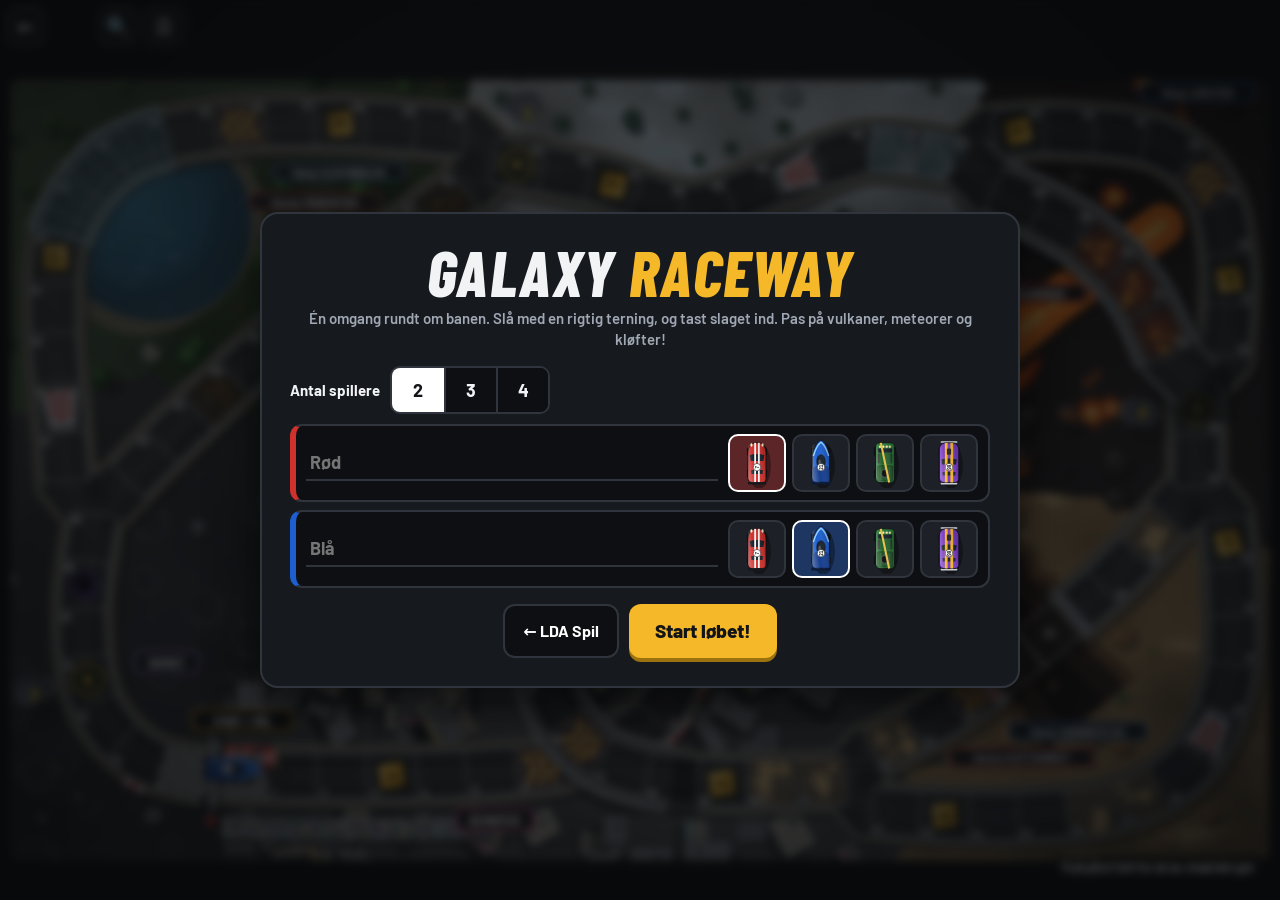
==== commit c4a025a7: "Gør Galaxy Raceway mere interaktivt" ====
--- a/galaxy.html
+++ b/galaxy.html
@@ -42,6 +42,13 @@
 #bw{grid-area:board;position:relative;min-height:0;min-width:0}
 #bw svg{position:absolute;inset:0;width:100%;height:100%;display:block}
 #cars{pointer-events:none;overflow:visible}
+#bstatic{cursor:crosshair;touch-action:manipulation}
+#bZoom.on{background:var(--gold);border-color:var(--gold);color:#121417}
+#boardtip{position:absolute;z-index:3;left:8px;bottom:8px;max-width:min(310px,75%);background:rgba(15,18,23,.96);border:2px solid #aeb8c5;border-left:5px solid var(--gold);border-radius:12px;padding:9px 38px 9px 12px;box-shadow:0 8px 20px #0009;font-size:13px;line-height:1.35}
+#boardtip[hidden]{display:none}#boardtip strong{display:block;color:#ffe09a;font-size:16px}#boardtip button{position:absolute;right:5px;top:4px;width:32px;height:32px;background:transparent;border:0;color:white;font-size:22px}
+#boardhint{position:absolute;right:10px;bottom:8px;color:white;background:#111a;padding:4px 9px;border-radius:8px;font-size:12px;font-weight:700;pointer-events:none}
+#digital{justify-self:center;background:#292f39;border:1px solid #596373;border-radius:9px;padding:6px 12px;color:#fff;font-weight:700;min-height:36px;font-size:13px}#digital[hidden]{display:none}
+
 #pad{grid-area:pad;justify-self:center;width:min(100%,620px);background:var(--panel);border:2px solid var(--line);border-top:4px solid var(--c,var(--line));border-radius:14px;padding:6px 8px 8px;display:grid;gap:5px}
 #app.side #pad{width:100%;align-self:start}
 #app.side .keys{grid-template-columns:repeat(3,minmax(0,1fr))}
@@ -132,12 +139,13 @@
   <div id="top">
     <a class="ib" href="index.html" title="Tilbage til LDA Spil" aria-label="Tilbage til LDA Spil">←</a>
     <button class="ib" id="bUndo" title="Fortryd" aria-label="Fortryd">↶</button>
+    <button class="ib" id="bZoom" title="Følg aktiv bil" aria-label="Zoom ind på aktiv bil" aria-pressed="false">🔍</button>
     <button class="ib" id="bMenu" title="Menu" aria-label="Menu" aria-expanded="false">☰</button>
     <div id="menu"><button id="bRules">📖 Regler og log</button><button id="bSnd" aria-pressed="true">🔊 Lyd: til</button><button id="bNew">🏁 Nyt løb</button></div>
   </div>
   <div id="pl"></div>
-  <div id="bw"><svg id="bstatic" role="img" aria-label="Spillebrættet set oppefra"></svg><svg id="cars" aria-hidden="true"></svg></div>
-  <div id="pad"><div id="last" hidden></div><div id="msg"></div><div id="hint"></div><div class="keys" id="keys"></div><div id="acts"></div></div>
+  <div id="bw"><svg id="bstatic" role="img" aria-label="Spillebrættet set oppefra"></svg><svg id="cars" aria-hidden="true"></svg><div id="boardhint">Tryk på et felt for at se, hvad det gør</div><div id="boardtip" role="status" hidden><button id="closeTip" aria-label="Luk feltbeskrivelse">×</button><strong id="tipTitle"></strong><span id="tipBody"></span></div></div>
+  <div id="pad"><div id="last" hidden></div><div id="msg"></div><div id="hint"></div><div class="keys" id="keys"></div><button id="digital" type="button">🎲 Slå digitalt</button><div id="acts"></div></div>
 </div>
 <div id="flash"></div>
 <div id="bcatch"></div>
@@ -154,7 +162,7 @@
   <div id="rtxt"></div>
   <h3>Seneste træk</h3><ul id="log"></ul>
   <div class="acts"><button class="cta" id="rclose">Luk</button></div>
-  <div class="ver">Galaxy Raceway · version 15.0</div>
+  <div class="ver">Galaxy Raceway · version 16.0</div>
 </div></div>
 <div class="ov" id="win"><div class="box" style="text-align:center">
   <div style="font-size:64px;line-height:1">🏆</div>
@@ -470,7 +478,7 @@
         if(c==='S'||c==='G'){r+=fieldQuad(q.pi,k,'url(#chk)',.95);continue}
         const m=mark(c,p.FL);if(m)r+=`<g transform="translate(${F1(a.x)} ${F1(a.y)}) rotate(${F1(ang(a))})">${m}</g>`}
       for(let k=0;k<pa.n;k++){const c=pa.spec[k],sc=(k+.5)*p.FL;if(sc<q.a||sc>q.b||c==='S'||c==='G'||c==='a')continue;const a=atP(p,sc-p.FL/2+11),x=a.x+a.nx*(HW-12),y=a.y+a.ny*(HW-12);
-        r+=`<text x="${F1(x)}" y="${F1(y)}" text-anchor="middle" dominant-baseline="central" font-family="Barlow Condensed,Arial" font-weight="700" font-size="14" fill="#f4f4ef" stroke="#1b1c1f" stroke-width="3" paint-order="stroke" opacity=".92">${NODES[pa.ids[k]].num}</text>`}
+        r+=`<text x="${F1(x)}" y="${F1(y)}" text-anchor="middle" dominant-baseline="central" font-family="Barlow Condensed,Arial" font-weight="700" font-size="18" fill="#ffffff" stroke="#1b1c1f" stroke-width="3" paint-order="stroke" opacity=".92">${NODES[pa.ids[k]].num}</text>`}
       for(let k=0;k<=pa.n;k++){const s=k*p.FL;if(s<q.a-1||s>q.b+1)continue;const a=atP(p,s);r+=`<line x1="${F1(a.x+a.nx*(HW-4))}" y1="${F1(a.y+a.ny*(HW-4))}" x2="${F1(a.x-a.nx*(HW-4))}" y2="${F1(a.y-a.ny*(HW-4))}" stroke="rgba(236,236,230,.55)" stroke-width="2"/>`}});
     return r};
   const fieldQuad=(pi,k,fill,op)=>{const p=P[pi],e=(s,dd)=>{const a=atP(p,s);return F1(a.x+a.nx*dd)+','+F1(a.y+a.ny*dd)},s0=k*p.FL,s1=(k+1)*p.FL,m=(s0+s1)/2;return `<polygon points="${[e(s0,HW-4),e(m,HW-4),e(s1,HW-4),e(s1,-HW+4),e(m,-HW+4),e(s0,-HW+4)].join(' ')}" fill="${fill}" opacity="${op}"/>`};
@@ -508,19 +516,19 @@
 /* ================= car layer ================= */
 const CEL=[];
 function buildCars(){const cs=$('cars');
-  cs.innerHTML=`<defs>${GLOSS}<radialGradient id="shd"><stop offset="0" stop-color="#000" stop-opacity=".6"/><stop offset="1" stop-color="#000" stop-opacity="0"/></radialGradient><radialGradient id="oilg" cx=".4" cy=".4"><stop offset="0" stop-color="#3a3550"/><stop offset=".6" stop-color="#121018"/><stop offset="1" stop-color="#050407"/></radialGradient><radialGradient id="fb"><stop offset="0" stop-color="#fff6c0"/><stop offset=".35" stop-color="#ffb02e"/><stop offset=".7" stop-color="#e2401a"/><stop offset="1" stop-color="#5a1a0a" stop-opacity="0"/></radialGradient><radialGradient id="crt"><stop offset="0" stop-color="#120a06"/><stop offset=".6" stop-color="#2a1a10"/><stop offset=".85" stop-color="#ff7a1a"/><stop offset="1" stop-color="#ff7a1a" stop-opacity="0"/></radialGradient><filter id="eblur" x="-30%" y="-30%" width="160%" height="160%"><feGaussianBlur stdDeviation="8"/></filter></defs><g id="ev"></g><g id="oil"></g><g id="hl"></g><g id="cl"></g><g id="fx"></g>`;
+  cs.innerHTML=`<defs>${GLOSS}<radialGradient id="shd"><stop offset="0" stop-color="#000" stop-opacity=".6"/><stop offset="1" stop-color="#000" stop-opacity="0"/></radialGradient><radialGradient id="oilg" cx=".4" cy=".4"><stop offset="0" stop-color="#3a3550"/><stop offset=".6" stop-color="#121018"/><stop offset="1" stop-color="#050407"/></radialGradient><radialGradient id="fb"><stop offset="0" stop-color="#fff6c0"/><stop offset=".35" stop-color="#ffb02e"/><stop offset=".7" stop-color="#e2401a"/><stop offset="1" stop-color="#5a1a0a" stop-opacity="0"/></radialGradient><radialGradient id="crt"><stop offset="0" stop-color="#120a06"/><stop offset=".6" stop-color="#2a1a10"/><stop offset=".85" stop-color="#ff7a1a"/><stop offset="1" stop-color="#ff7a1a" stop-opacity="0"/></radialGradient><filter id="eblur" x="-30%" y="-30%" width="160%" height="160%"><feGaussianBlur stdDeviation="8"/></filter></defs><g id="ev"></g><g id="oil"></g><g id="info-hl"></g><g id="hl"></g><g id="cl"></g><g id="fx"></g>`;
   const cl=cs.querySelector('#cl');
   for(let i=0;i<4;i++){const g=document.createElementNS(NS,'g');cl.appendChild(g);CEL[i]=g}
   paintCars()}
 function paintCars(){for(let i=0;i<4;i++){const g=CEL[i],k=S.players[i].car;
-  g.innerHTML=`<ellipse class="sh" rx="34" ry="19" fill="url(#shd)"/><g class="bd"><path class="rk flm" d="M-31 -5L-52 0L-31 5Z" fill="#ffb02e"/><path class="rk flm" d="M-31 -2.5L-43 0L-31 2.5Z" fill="#fff3a0"/>
+  g.innerHTML=`<circle class="active-ring" r="48" fill="none" stroke="${col(i)}" stroke-width="5" stroke-dasharray="8 5"/><ellipse class="sh" rx="34" ry="19" fill="url(#shd)"/><g class="bd"><path class="rk flm" d="M-31 -5L-52 0L-31 5Z" fill="#ffb02e"/><path class="rk flm" d="M-31 -2.5L-43 0L-31 2.5Z" fill="#fff3a0"/>
     <circle class="shl" r="38" fill="rgba(120,190,255,.12)" stroke="#8fd0ff" stroke-width="2.5"/>${carSvg(k)}
     <g class="smk"><circle cx="-14" cy="-6" r="6" fill="#77777f"/><circle cx="-14" cy="-6" r="6" fill="#77777f"/><circle cx="-14" cy="-6" r="6" fill="#77777f"/></g></g>
     <text class="bg" y="-32" text-anchor="middle" font-size="18"></text>`;
   g._sh=g.querySelector('.sh');g._b=g.querySelector('.bd');g._t=g.querySelector('.bg')}
   syncMods()}
 function syncMods(){for(let i=0;i<4;i++){const g=CEL[i];if(!g||!g._b)continue;const c=S.cars[i],on=i<S.n,sh=(cls,v)=>g.querySelectorAll('.'+cls).forEach(e=>e.style.display=on&&v?'':'none');
-  sh('shl',c.pw==='skjold');sh('rk',Vv[i].fire>0);sh('smk',c.skip||Vv[i].smoke);g._t.textContent=on?(c.skip?'💤':''):''}
+  sh('active-ring',i===S.p&&S.win===null&&S.phase==='race');sh('shl',c.pw==='skjold');sh('rk',Vv[i].fire>0);sh('smk',c.skip||Vv[i].smoke);g._t.textContent=on?(c.skip?'💤':''):''}
   drawEv();
   const og=$('cars')&&$('cars').querySelector('#oil');if(og&&G)og.innerHTML=S.oil.map(id=>{const a=G.np[id];seed=id*97+5;return `<g transform="translate(${F1(a.x)} ${F1(a.y)})"><path d="${sblob(0,0,26,9,.45)}" fill="url(#oilg)" opacity=".92"/><ellipse cx="-6" cy="-6" rx="8" ry="3" fill="rgba(160,140,255,.35)"/></g>`}).join('')}
 
@@ -530,7 +538,12 @@
 const tweens=[];
 const tw=(ms,fn)=>window.GRFAST?(fn(1),Promise.resolve()):new Promise(r=>tweens.push({t0:performance.now(),ms:Math.max(1,ms*SPD),fn,r}));
 const wait=ms=>tw(ms,()=>{});
-let shake=0;
+let shake=0,follow=false;
+function updateView(){if(!G)return;let vb=G.vb;
+  if(follow&&S.phase==='race'){const v=Vv[S.p],a=v.init?v:G.np[S.cars[S.p].pos],w=G.vb[2]*.46,h=G.vb[3]*.46;
+    const x=Math.max(G.vb[0],Math.min(G.vb[0]+G.vb[2]-w,a.x-w/2)),y=Math.max(G.vb[1],Math.min(G.vb[1]+G.vb[3]-h,a.y-h/2));vb=[x,y,w,h]}
+  const next=vb.map(F1).join(' ');if($('bstatic').getAttribute('viewBox')!==next){$('bstatic').setAttribute('viewBox',next);$('cars').setAttribute('viewBox',next)}}
+
 function slots(){const by={},off=[];for(let i=0;i<S.n;i++){if(Vv[i].moving)continue;(by[S.cars[i].pos]=by[S.cars[i].pos]||[]).push(i)}
   for(const k in by){const L=by[k],n=L.length;L.forEach((i,j)=>{let la=0,lo=0;if(n===2)la=j?-17:17;else if(n>2){la=j%2?-17:17;lo=j<2?16:-16}if(+k===START){la=[-24,-8,8,24][j]*(n>1?1:0);lo=j%2?-12:12;if(n===1)lo=0}off[i]=[la,lo]})}return off}
 function tick(now){requestAnimationFrame(tick);
@@ -545,7 +558,7 @@
     el._b.setAttribute('transform',`rotate(${F1(an)}) scale(${s.toFixed(3)})`);
     el._sh.setAttribute('transform',`translate(${F1(3+v.hop*16)} ${F1(5+v.hop*16)}) rotate(${F1(an)}) scale(${(s*(1-v.hop*.15)).toFixed(3)})`)}
   for(let i=0;i<4;i++)if(Vv[i].moving&&CEL[i].parentNode.lastChild!==CEL[i])CEL[i].parentNode.appendChild(CEL[i]);
-  const bw=$('bw');if(shake>0){shake-=.016;bw.style.transform=`translate(${F1((Math.random()-.5)*shake*26)}px,${F1((Math.random()-.5)*shake*26)}px)`}else if(bw.style.transform)bw.style.transform=''}
+  updateView();const bw=$('bw');if(shake>0){shake-=.016;bw.style.transform=`translate(${F1((Math.random()-.5)*shake*26)}px,${F1((Math.random()-.5)*shake*26)}px)`}else if(bw.style.transform)bw.style.transform=''}
 function build(force){const r=$('bw').getBoundingClientRect();if(r.width<10||r.height<10)return;const port=Math.min(r.width/1000,r.height/1600)>Math.min(r.width/1600,r.height/1000);
   if(G&&G.port===port&&!force)return;G=geom(port);const vb=G.vb.map(F1).join(' ');$('bstatic').setAttribute('viewBox',vb);$('cars').setAttribute('viewBox',vb);
   $('bstatic').innerHTML=boardSvg();if(!CEL.length)buildCars();Vv.forEach(v=>v.init=false);syncMods();if(pend&&pend.type==='fork')hlFork(pend.node)}
@@ -672,7 +685,7 @@
 
 /* ================= turn flow ================= */
 function bonus(i){return (S.t.plus||0)+(isLast(i)?1:0)}
-function chooseFork(i,node,r){return new Promise(res=>{pend={type:'fork',node:node.id,i,r,res:v=>{pend=null;hlFork(null);hud();res(v)}};hlFork(node.id);hud(true)})}
+function chooseFork(i,node,r){return new Promise(res=>{pend={type:'fork',node:node.id,i,r,res:v=>{pend=null;hlFork(null);padLock(`${rawName(i)} kører videre.`);res(v)}};hlFork(node.id);hud(true)})}
 function hlFork(id){const g=$('cars').querySelector('#hl');if(!g)return;if(id===null){g.innerHTML='';return}
   g.innerHTML=NODES[id].next.map(n=>{const pa=PATHS[NODES[n].pi],P=G.P[NODES[n].pi],gv=pa.alt==='Genvej',c=gv?'#ff6a3a':'#4aa3ff';let pts=[];for(let s=0;s<Math.min(P.L,2.2*P.FL);s+=8){const a=atP(P,s);pts.push(F1(a.x)+','+F1(a.y))}
     const a=atP(P,1.1*P.FL);return `<polyline class="hla" points="${pts.join(' ')}" fill="none" stroke="${c}" stroke-width="${TW+10}" stroke-opacity=".45" stroke-linecap="round"/><g transform="translate(${F1(a.x)} ${F1(a.y)})"><rect x="-44" y="-15" width="88" height="30" rx="7" fill="${c}" stroke="#fff" stroke-width="2"/><text y="1" text-anchor="middle" dominant-baseline="central" font-family="Barlow Condensed,Arial" font-weight="800" font-style="italic" font-size="20" fill="#fff">${pa.alt.toUpperCase()}</text></g>`}).join('')}
@@ -686,7 +699,7 @@
 async function endTurn(){const fin=()=>ids().find(j=>S.cars[j].pos===GOAL);let w=fin();if(w===undefined){await advance();w=fin()}
   if(w!==undefined){S.win=w;log(`${rawName(w)} vinder løbet!`);sfx.win();await banner('🏁','I mål!',`${rawName(w)} kører over målstregen først!`,'g',2200)}
   S.t={ph:'roll'};save();busy=false;syncAll();hud()}
-function roll(v){if(busy||bnDone||S.win!==null||S.phase!=='race')return;const i=S.p;snap();const b=bonus(i);go(v+b,b?bonusTxt(i):'')}
+function roll(v,digital=false){if(busy||bnDone||S.win!==null||S.phase!=='race')return;closeTip();const i=S.p;snap();const b=bonus(i),why=[digital?`digital terning ${v}`:'',b?bonusTxt(i):''].filter(Boolean).join(', ');go(v+b,why)}
 function act(a){if(pend&&pend.type==='fork'){if(a==='f0'||a==='f1')pend.res(NODES[pend.node].next[+a[1]]);return}
   if(busy||S.win!==null)return;if(a==='pw')usePower()}
 const bonusTxt=i=>[S.t.plus?'🚀 +'+S.t.plus:'',isLast(i)?'bagerst +1':''].filter(Boolean).join(', ');
@@ -697,7 +710,7 @@
 $('keys').innerHTML=[1,2,3,4,5,6].map(v=>`<button class="key" data-v="${v}" aria-label="Terningen viste ${v}">${dieSvg(v)}</button>`).join('');
 function modChips(c,i){const o=[];if(c.pw)o.push([POW[c.pw].ic+' '+POW[c.pw].n,'p']);if(c.skip)o.push(['💤 står over','b']);if(isLast(i))o.push(['🔼 bagerst: +1','']);
   return o.map(([t,k])=>`<span class="mod${k?' '+k:''}">${t}</span>`).join('')}
-function padLock(t){$('last').textContent='';$('msg').textContent=t;$('hint').textContent='';$('keys').hidden=true;$('acts').innerHTML='';$('bUndo').disabled=true}
+function padLock(t){$('digital').hidden=true;$('last').textContent='';$('msg').textContent=t;$('hint').textContent='';$('keys').hidden=true;$('acts').innerHTML='';$('bUndo').disabled=true}
 function hud(keepPad){
   const race=S.phase==='race';$('setup').classList.toggle('show',!race);$('pad').hidden=!race;$('pl').hidden=!race;
   $('bUndo').style.visibility=race?'':'hidden';
@@ -714,12 +727,12 @@
   const p=S.p,c=S.cars[p],t=S.t,pad=$('pad'),keys=$('keys'),acts=$('acts');pad.style.setProperty('--c',col(p));
   $('last').textContent=S.last;
   let msg='',hint='',a='',showKeys=false;const b=bonus(p);
-  if(pend&&pend.type==='fork'){const nx=NODES[pend.node].next.map(n=>PATHS[NODES[n].pi]);msg=`<b>${nm(pend.i)}</b> er ved en gaffel med ${pend.r} skridt tilbage. Hvilken vej?`;
+  if(pend&&pend.type==='fork'){const nx=NODES[pend.node].next.map(n=>PATHS[NODES[n].pi]);msg=`<b>${nm(pend.i)}</b> er ved en gaffel med ${pend.r} skridt tilbage. Tryk på en vej eller vælg her:`;
     a=nx.map((pa,k)=>`<button class="act ${pa.alt==='Genvej'?'gv':'om'}" data-a="f${k}">${pa.alt}: ${pa.nm}<small>${pa.tip}</small></button>`).join('')}
   else if(S.win!==null)msg=`<b>${nm(S.win)}</b> har vundet!`;
   else{showKeys=true;msg=`<b>${nm(p)}</b>: slå terningen, og tast slaget.`;hint=[bonusTxt(p),S.ev?EVT[S.ev.k].ic+' '+EVT[S.ev.k].n+' på '+evRange():''].filter(Boolean).join(' · ');
     if(c.pw&&c.pw!=='skjold')a=`<button class="act pw" data-a="pw">Brug ${POW[c.pw].ic} ${POW[c.pw].n}<small>${POW[c.pw].d}</small></button>`;else if(c.pw==='skjold')hint=(hint?hint+' · ':'')+'🛡️ skjoldet beskytter dig';}
-  $('msg').innerHTML=msg;$('hint').textContent=hint;keys.hidden=!showKeys;acts.innerHTML=a;
+  $('msg').innerHTML=msg;$('hint').textContent=hint;keys.hidden=!showKeys;$('digital').hidden=!showKeys;acts.innerHTML=a;
   document.querySelectorAll('.key').forEach(k=>k.disabled=!showKeys);
   $('bUndo').disabled=!hist.length||!!pend}
 function confetti(){if(RM)return;const em=['🏁','🏆','✨','🎉'];for(let i=0;i<30;i++){const s=document.createElement('span');s.className='conf';s.textContent=em[i%4];s.style.left=Math.random()*100+'vw';s.style.animationDuration=2+Math.random()*2.5+'s';s.style.animationDelay=Math.random()*1.2+'s';document.body.appendChild(s);setTimeout(()=>s.remove(),6000)}}
@@ -729,6 +742,17 @@
    <div class="pick">${CARS.map((c,k)=>`<button data-i="${i}" data-k="${k}" style="--k:${c.col}" aria-pressed="${k===pc}" aria-label="${c.n}" title="${c.n}"><img src="${AV[k]}" alt=""></button>`).join('')}</div></div>`}).join('')}
 function startRace(){hist=[];const pl=S.players,n=S.n;S=fresh(pl,n);S.phase='race';S.last='Løbet er i gang!';save();if(CEL.length)paintCars();syncAll();hud()}
 function undo(){if(busy||pend||!hist.length)return;S=JSON.parse(hist.pop());save();syncAll();hud()}
+$('digital').addEventListener('click',()=>{if(busy||bnDone||S.win!==null||S.phase!=='race')return;const v=Math.floor(Math.random()*6)+1;roll(v,true)});
+$('bZoom').addEventListener('click',()=>{follow=!follow;$('bZoom').classList.toggle('on',follow);$('bZoom').setAttribute('aria-pressed',follow);$('bZoom').setAttribute('aria-label',follow?'Vis hele banen':'Zoom ind på aktiv bil');$('bZoom').title=follow?'Vis hele banen':'Følg aktiv bil';updateView()});
+function closeTip(){$('boardtip').hidden=true;const g=$('cars').querySelector('#info-hl');if(g)g.innerHTML=''}
+$('closeTip').addEventListener('click',e=>{e.stopPropagation();closeTip()});
+$('bstatic').addEventListener('click',e=>{if(!G||S.phase!=='race'||S.win!==null||bnDone)return;const svg=$('bstatic'),pt=svg.createSVGPoint();pt.x=e.clientX;pt.y=e.clientY;const matrix=svg.getScreenCTM();if(!matrix)return;const q=pt.matrixTransform(matrix.inverse());
+  if(pend&&pend.type==='fork'){const choices=NODES[pend.node].next.map(n=>{const p=G.P[NODES[n].pi];let d=Infinity;for(let t=0;t<Math.min(p.L,3*p.FL);t+=8){const a=atP(p,t);d=Math.min(d,Math.hypot(a.x-q.x,a.y-q.y))}return d});const k=choices[0]<choices[1]?0:1;if(choices[k]<HW+50){closeTip();act('f'+k);return}}
+  let best=null,dist=Infinity;NODES.forEach(n=>{const a=G.np[n.id],d=Math.hypot(q.x-a.x,q.y-a.y);if(d<dist){dist=d;best=n}});if(!best||dist>HW+35){closeTip();return}
+  const field=FT[best.c],name=best.c==='S'?'Start':best.c==='G'?'Mål':field?field.n:'Almindeligt felt',desc=best.c==='S'?'Her begynder løbet.':best.c==='G'?'Første bil i mål vinder!':field?field.d:'Ingen særlig effekt. Kør videre på næste tur.';
+  $('tipTitle').textContent=(best.c==='S'||best.c==='G'?'':`Felt ${best.num} · `)+name;$('tipBody').textContent=desc;$('boardtip').hidden=false;
+  const a=G.np[best.id],g=$('cars').querySelector('#info-hl');if(g)g.innerHTML=`<circle cx="${F1(a.x)}" cy="${F1(a.y)}" r="${HW+8}" fill="rgba(255,230,150,.15)" stroke="#fff1a8" stroke-width="5" stroke-dasharray="9 6"/>`;
+});
 $('keys').addEventListener('click',e=>{const b=e.target.closest('[data-v]');if(b)roll(+b.dataset.v)});
 $('acts').addEventListener('click',e=>{const b=e.target.closest('[data-a]');if(b)act(b.dataset.a)});
 addEventListener('keydown',e=>{if(e.target.tagName==='INPUT'||e.metaKey||e.ctrlKey||S.phase!=='race')return;if(bnDone&&(e.key==='Enter'||e.key===' '||e.key==='Escape')){e.preventDefault();bnClose();return}if(e.key>='1'&&e.key<='6')roll(+e.key)});
@@ -749,7 +773,7 @@
 addEventListener('resize',chooseLayout);chooseLayout();
 $('bRules').onclick=()=>$('rules').classList.add('show');$('rclose').onclick=()=>$('rules').classList.remove('show');
 const cls={g:'',b:'b',p:'p',n:'n'};
-$('rtxt').innerHTML=`<ul><li>Én omgang rundt om banen. Første bil over <b>START / MÅL</b> vinder. Man behøver ikke slå præcist.</li><li>Slå med en rigtig terning, og tryk på det, den viste. Bilen kører selv.</li><li>Når der sker noget, bliver skiltet stående, til I trykker OK.</li></ul>
+$('rtxt').innerHTML=`<ul><li>Én omgang rundt om banen. Første bil over <b>START / MÅL</b> vinder. Man behøver ikke slå præcist.</li><li>Slå med en rigtig terning og tryk på resultatet, eller vælg Slå digitalt. Bilen kører selv.</li><li>Brug forstørrelsesglasset for at følge den aktive bil tæt på. Tryk på et felt for at se, hvad det betyder.</li><li>Når der sker noget, bliver skiltet stående, til I trykker OK.</li></ul>
 <h3>Gafler</h3><ul><li>Tre steder deler banen sig. Når bilen kommer til en gaffel, vælger du <b>Genvej</b> (kort, men farlig) eller <b>Omvej</b> (længere, men med power-kasser og fartbånd).</li></ul>
 <h3>Felter og underlag</h3><ul class="ev">${Object.values(FT).map(e=>`<li class="${cls[e.k]}"><b>${e.ic} ${e.n}</b><br>${e.d}</li>`).join('')}</ul>
 <h3>Begivenheder</h3><ul class="ev">${Object.values(EVT).map(e=>`<li class="${cls[e.k]}"><b>${e.ic} ${e.n}</b><br>${e.d}</li>`).join('')}</ul>
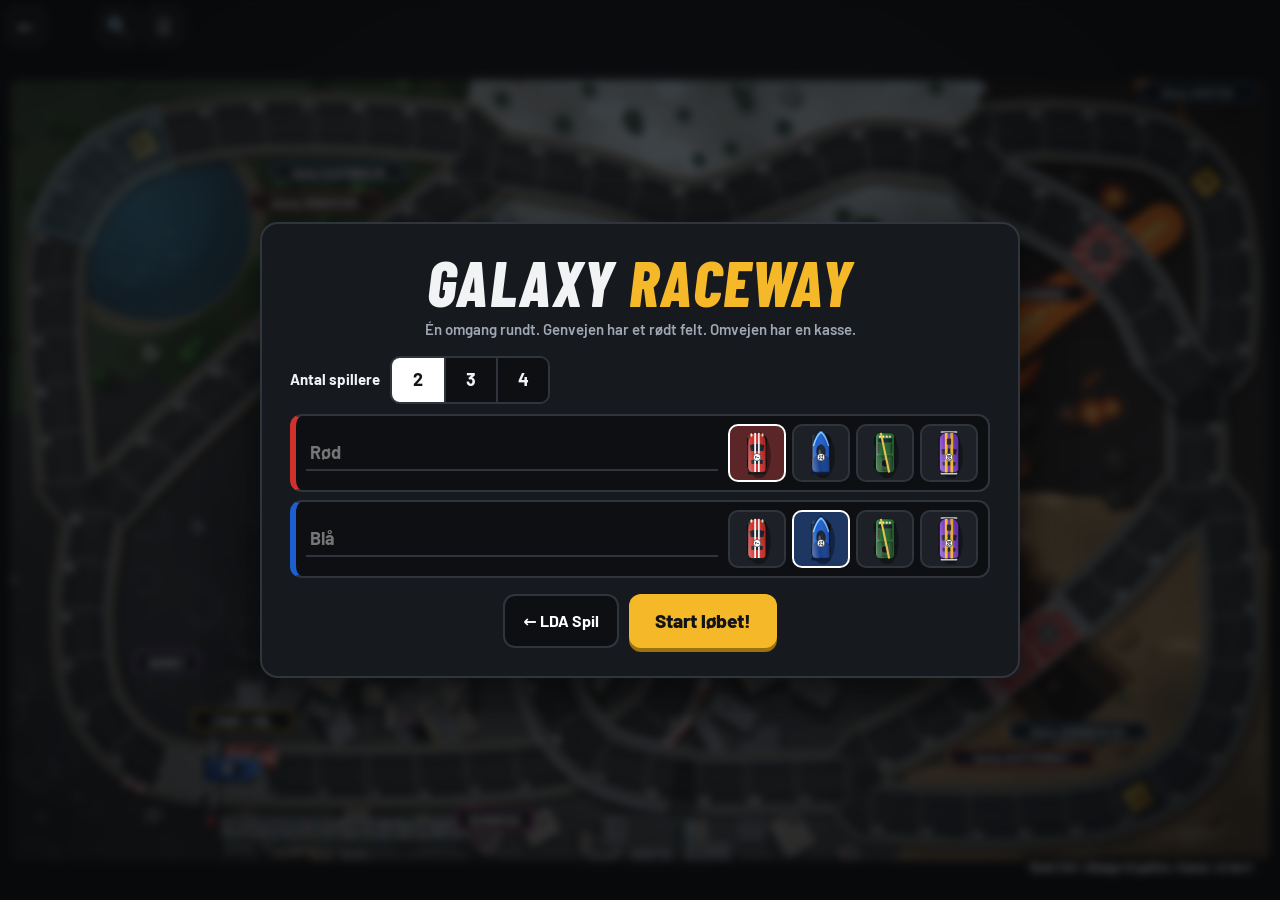
==== commit 2d8cbd1a: "Version 21.0: Galaxy Raceway bliver et enkelt løb Genvejen har ét rødt felt, omvejen én kasse. Korte" ====
--- a/galaxy.html
+++ b/galaxy.html
@@ -137,14 +137,14 @@
 <svg id="meas" aria-hidden="true"></svg>
 <div id="app">
   <div id="top">
-    <a class="ib" href="index.html" title="Tilbage til LDA Spil" aria-label="Tilbage til LDA Spil">←</a>
+    <a class="ib" href="index.html#home" title="Tilbage til LDA Spil" aria-label="Tilbage til LDA Spil">←</a>
     <button class="ib" id="bUndo" title="Fortryd" aria-label="Fortryd">↶</button>
     <button class="ib" id="bZoom" title="Følg aktiv bil" aria-label="Zoom ind på aktiv bil" aria-pressed="false">🔍</button>
     <button class="ib" id="bMenu" title="Menu" aria-label="Menu" aria-expanded="false">☰</button>
     <div id="menu"><button id="bRules">📖 Regler og log</button><button id="bSnd" aria-pressed="true">🔊 Lyd: til</button><button id="bNew">🏁 Nyt løb</button></div>
   </div>
   <div id="pl"></div>
-  <div id="bw"><svg id="bstatic" role="img" aria-label="Spillebrættet set oppefra"></svg><svg id="cars" aria-hidden="true"></svg><div id="boardhint">Tryk på et felt for at se, hvad det gør</div><div id="boardtip" role="status" hidden><button id="closeTip" aria-label="Luk feltbeskrivelse">×</button><strong id="tipTitle"></strong><span id="tipBody"></span></div></div>
+  <div id="bw"><svg id="bstatic" role="img" aria-label="Spillebrættet set oppefra"></svg><svg id="cars" aria-hidden="true"></svg><div id="boardhint">Rødt felt: tilbage til gaflen. Kasse: et kort.</div><div id="boardtip" role="status" hidden><button id="closeTip" aria-label="Luk feltbeskrivelse">×</button><strong id="tipTitle"></strong><span id="tipBody"></span></div></div>
   <div id="pad"><div id="last" hidden></div><div id="msg"></div><div id="hint"></div><div class="keys" id="keys"></div><button id="digital" type="button">🎲 Slå digitalt</button><div id="acts"></div></div>
 </div>
 <div id="flash"></div>
@@ -152,78 +152,57 @@
 <div id="banner" role="alertdialog" aria-live="assertive"><div class="bi"></div><div class="bt disp"></div><div class="bd"></div><button class="bok" id="bok">OK</button></div>
 <div class="ov" id="setup"><div class="box">
   <h1 class="title disp">Galaxy <span>Raceway</span></h1>
-  <p class="sub">Én omgang rundt om banen. Slå med en rigtig terning, og tast slaget ind. Pas på vulkaner, meteorer og kløfter!</p>
+  <p class="sub">Én omgang rundt. Genvejen har et rødt felt. Omvejen har en kasse.</p>
   <div class="row"><b>Antal spillere</b><div class="seg" id="seg"><button data-n="2">2</button><button data-n="3">3</button><button data-n="4">4</button></div></div>
   <div id="srows"></div>
-  <div class="acts"><a class="btn2" href="index.html">← LDA Spil</a><button class="cta" id="go">Start løbet!</button></div>
+  <div class="acts"><a class="btn2" href="index.html#home">← LDA Spil</a><button class="cta" id="go">Start løbet!</button></div>
 </div></div>
 <div class="ov" id="rules"><div class="box rules">
   <h2 class="disp" style="margin:0;font-size:30px">Regler</h2>
   <div id="rtxt"></div>
   <h3>Seneste træk</h3><ul id="log"></ul>
   <div class="acts"><button class="cta" id="rclose">Luk</button></div>
-  <div class="ver">Galaxy Raceway · version 16.0</div>
+  <div class="ver">Galaxy Raceway · version 21.0</div>
 </div></div>
 <div class="ov" id="win"><div class="box" style="text-align:center">
   <div style="font-size:64px;line-height:1">🏆</div>
   <h2 class="title disp" id="wtxt"></h2>
   <ul class="stand" id="stand"></ul>
+  <p class="sub" id="wev" style="margin:12px 0 0"></p>
   <div class="acts"><button class="btn2" id="wundo">Fortryd</button><button class="btn2" id="wsetup">Skift biler</button><button class="cta" id="again">Nyt løb</button></div>
 </div></div>
 <script>
 {
 /* ================= data ================= */
-const KEY='lda-galaxy',VER=7;
+const KEY='lda-galaxy',VER=8;
 const CARS=[{n:'Hajen',def:'Rød',col:'#d0312d',c2:'#f4f4f4',num:7},{n:'Svæveren',def:'Blå',col:'#1d5fd0',c2:'#8fd0ff',num:21},{n:'Jungletrucken',def:'Grøn',col:'#2e7a3c',c2:'#e8c34a',num:4},{n:'Diskobilen',def:'Disko',col:'#7a3cc8',c2:'#f5b829',num:99}];
-/* Feltkoder: S start, G mål, . asfalt, b power-kasse, > fartbånd, J hopperampe, L toppen af loopet, a luft over kløften,
-   s sand, m mudder, i is, z tordensky, f brændende bro, h sort hul */
+/* Feltkoder: S start, G mål, . vej, b kasse, a og R rødt felt. Resten af banen er kulisse. */
 const PATHS=[
- {id:'p0',nm:'Neonbyen',spec:'S..b..>....LLL..>..bss',to:['pa1','pa2'],up:[11.6,18.5],
+ {id:'p0',nm:'Neonbyen',spec:'S.....................',to:['pa1','pa2'],up:[11.6,18.5],
   pts:[[300,880],[470,882],[620,878],[740,862],[835,812],[870,735],[835,668],[765,652],[712,698],[712,780],[770,858],[880,888],[990,890],[1075,888]]},
- {id:'pa1',nm:'Kløftspringet',alt:'Genvej',tip:'Kort, men stop ikke over kløften',spec:'s.>aa..s',to:['p1'],gap:[3,5],
+ {id:'pa1',nm:'Kløftspringet',alt:'Genvej',tip:'Kort. Stop ikke på det røde',spec:'...aa...',to:['p1'],gap:[3,5],
   pts:[[1105,852],[1200,800],[1300,725],[1400,640],[1470,565]]},
- {id:'pa2',nm:'Karavanevejen',alt:'Omvej',tip:'Længere, men med power-kasser',spec:'.b..ss.J...b',to:['p1'],
+ {id:'pa2',nm:'Karavanevejen',alt:'Omvej',tip:'Længere, med en kasse',spec:'.....b......',to:['p1'],
   pts:[[1105,925],[1260,932],[1405,918],[1500,862],[1545,760],[1548,650],[1540,565]]},
- {id:'p1',nm:'Lavaland',spec:'.z',to:['pb1','pb2'],pts:[[1505,525],[1505,465],[1505,400]]},
- {id:'pb1',nm:'Vulkanbroen',alt:'Genvej',tip:'Kort, men broen brænder',spec:'fff..',to:['p2'],up:[0,5],
+ {id:'p1',nm:'Lavaland',spec:'..',to:['pb1','pb2'],pts:[[1505,525],[1505,465],[1505,400]]},
+ {id:'pb1',nm:'Vulkanbroen',alt:'Genvej',tip:'Kort. Stop ikke på det røde',spec:'..R..',to:['p2'],up:[0,5],
   pts:[[1470,365],[1430,285],[1360,215],[1255,160]]},
- {id:'pb2',nm:'Askestien',alt:'Omvej',tip:'Længere, med fartbånd og kasser',spec:'.b.>...b',to:['p2'],
+ {id:'pb2',nm:'Askestien',alt:'Omvej',tip:'Længere, med en kasse',spec:'...b....',to:['p2'],
   pts:[[1540,365],[1545,260],[1525,165],[1460,105],[1340,88],[1255,92]]},
- {id:'p2',nm:'Isbjerget',spec:'ii.J...b.z',to:['pc1','pc2'],pts:[[1220,125],[1100,112],[990,150],[880,185],[770,150],[640,125]]},
- {id:'pc1',nm:'Mudderstien',alt:'Genvej',tip:'Kort, men mudderet er tungt',spec:'mm.mm.m..',to:['p3'],
+ {id:'p2',nm:'Isbjerget',spec:'..........',to:['pc1','pc2'],pts:[[1220,125],[1100,112],[990,150],[880,185],[770,150],[640,125]]},
+ {id:'pc1',nm:'Mudderstien',alt:'Genvej',tip:'Kort. Stop ikke på det røde',spec:'....R....',to:['p3'],
   pts:[[605,160],[500,240],[380,340],[260,450],[190,520]]},
- {id:'pc2',nm:'Glastunnelen',alt:'Omvej',tip:'Længere, under søen med kasser',spec:'..b.>....b..J.',to:['p3'],
+ {id:'pc2',nm:'Glastunnelen',alt:'Omvej',tip:'Længere, med en kasse',spec:'......b.......',to:['p3'],
   pts:[[605,92],[450,80],[300,85],[180,120],[110,210],[100,330],[110,450],[115,520]]},
- {id:'p3',nm:'Rummet',spec:'.h.z..G',to:[],pts:[[150,560],[135,680],[150,790],[210,860],[290,882]]}
+ {id:'p3',nm:'Rummet',spec:'......G',to:[],pts:[[150,560],[135,680],[150,790],[210,860],[290,882]]}
 ];
 const FT={
- b:{k:'p',ic:'❓',n:'Power-kasse',d:'Kør igennem, og få en tilfældig power, hvis du ikke allerede har én.'},
- '>':{k:'g',ic:'⏩',n:'Fartbånd',d:'Stopper du her, skyder du 3 felter frem.'},
- J:{k:'g',ic:'🛫',n:'Hopperampe',d:'Stopper du her, flyver bilen 4 felter frem hen over alt, hvad der ligger under den.'},
- s:{k:'n',ic:'🏜️',n:'Dybt sand',d:'Hvert sandfelt koster 2 skridt.'},
- m:{k:'n',ic:'🟤',n:'Mudder',d:'Hvert mudderfelt koster 2 skridt.'},
- i:{k:'n',ic:'🧊',n:'Glat is',d:'Stopper du på isen, glider du 2 felter videre.'},
- L:{k:'b',ic:'🔄',n:'Toppen af loopet',d:'Stopper du på toppen, falder du ned til foden af loopet.'},
- a:{k:'b',ic:'🕳️',n:'Kløften',d:'Stopper du i luften, falder du ned og må starte forfra ved gaflen.'},
- f:{k:'b',ic:'🔥',n:'Brændende bro',d:'Stopper du på broen, brænder motoren, og du står over næste tur.'},
- z:{k:'b',ic:'⛈️',n:'Tordensky',d:'Lynet slår ned i den bil, der fører, og den ryger 2 felter tilbage. Også hvis det er dig!'},
- h:{k:'b',ic:'🌑',n:'Sort hul',d:'Du bliver suget 3 felter tilbage.'}
-};
-const POW={
- raket:{ic:'🚀',n:'Raket',d:'Brug den før du slår: +4 felter på slaget.'},
- missil:{ic:'🎯',n:'Jagermissil',d:'Flyver selv hen til bilen lige foran dig og sender den 3 felter tilbage.'},
- lyn:{ic:'⚡',n:'Lynstorm',d:'Alle de andre biler ryger 2 felter tilbage.'},
- olie:{ic:'🛢️',n:'Olieplet',d:'Hældes ud bag dig. Den næste, der kører ind i den, snurrer rundt og stopper.'},
- skjold:{ic:'🛡️',n:'Skjold',d:'Virker af sig selv: tager det næste angreb, skub eller lyn for dig.'}
-};
-const EVT={
- vulkan:{k:'b',ic:'🌋',n:'Vulkanudbrud',col:'#ff4a12',d:'Lavabomber regner ned over det røde stykke af banen. Biler, der holder der, ryger 2 felter tilbage, og det samme sker for alle, der stopper der i denne runde.'},
- meteor:{k:'b',ic:'☄️',n:'Meteorregn',col:'#ffb02e',d:'Meteorer slår ned og laver kratere på banen. Stopper du i et krater i denne runde, ryger du 2 felter tilbage.'},
- nordlys:{k:'g',ic:'🌌',n:'Nordlys',col:'#3dffa8',d:'Et grønt lys danser over banen. Biler i lyset kører 2 felter frem, og stopper du i lyset i denne runde, skyder du 3 felter frem.'},
- stjerne:{k:'p',ic:'🌠',n:'Stjerneskud',col:'#c4a8ff',d:'Stjerneskud lander på banen. Stopper du på et i denne runde, får du en power.'}
+ b:{k:'p',ic:'🎁',n:'Kasse',d:'Kør hen over den, og få et kort, hvis du ikke allerede har et. Før du slår, kan du bruge det som raket (+3) eller skud (en bil ryger 2 felter tilbage).'},
+ R:{k:'b',ic:'⛔',n:'Rødt felt',d:'Stopper du her, kører du tilbage til gaflen. Kører du forbi, sker der ingenting.'},
+ a:{k:'b',ic:'⛔',n:'Rødt felt',d:'Stopper du her, kører du tilbage til gaflen. Kører du forbi, sker der ingenting.'}
 };
 const NODES=[],PI={};
-PATHS.forEach((P,pi)=>{PI[P.id]=pi;P.n=P.spec.length;P.ids=[];for(let k=0;k<P.n;k++){const c=P.spec[k];P.ids.push(NODES.length);NODES.push({id:NODES.length,pi,k,c,next:[],back:null,cost:c==='s'||c==='m'?2:1,ns:c==='L'||c==='a'})}});
+PATHS.forEach((P,pi)=>{PI[P.id]=pi;P.n=P.spec.length;P.ids=[];for(let k=0;k<P.n;k++){const c=P.spec[k];P.ids.push(NODES.length);NODES.push({id:NODES.length,pi,k,c,next:[],back:null,cost:1,ns:false,red:c==='R'||c==='a'})}});
 const link=(a,b)=>{NODES[a].next.push(b);if(NODES[b].back===null)NODES[b].back=a};
 PATHS.forEach(P=>{for(let k=0;k<P.n-1;k++)link(P.ids[k],P.ids[k+1]);P.to.forEach(t=>link(P.ids[P.n-1],PATHS[PI[t]].ids[0]))});
 const START=PATHS[0].ids[0],GOAL=NODES.find(n=>n.c==='G').id;
@@ -231,16 +210,25 @@
 NODES.forEach(n=>n.d=1e9);NODES[GOAL].d=0;for(let r=0;r<99;r++)NODES.forEach(n=>n.next.forEach(x=>{if(NODES[x].d+1<n.d)n.d=NODES[x].d+1}));
 const TOTAL=NODES[START].d;
 NODES.forEach(n=>n.num=0);for(let r=0;r<99;r++)NODES.forEach(n=>n.next.forEach(x=>{if(NODES[x].num<n.num+1)NODES[x].num=n.num+1}));
-NODES.forEach(n=>{if(n.c==='L'){let b=n.back;while(NODES[b].ns)b=NODES[b].back;n.fall=b}if(n.c==='a')n.fall=NODES[PATHS[n.pi].ids[0]].back});
 
 /* ================= state ================= */
 let S,hist=[],busy=false,mute=false,pend=null;
 const defPlayers=()=>{let nm=[];try{nm=(JSON.parse(localStorage.getItem('lda-spil'))||{}).names||[]}catch(e){}
   return CARS.map((c,i)=>({car:i,name:(nm[i]&&!['Rød','Blå','Grøn','Gul'].includes(nm[i]))?nm[i]:''}))};
-const newCar=()=>({pos:START,pw:null,skip:0});
-const fresh=(players,n)=>({v:VER,phase:'setup',n:n||2,players:players||defPlayers(),cars:[0,1,2,3].map(newCar),p:0,t:{ph:'roll'},oil:[],round:1,ev:null,log:[],last:'',win:null});
+const newCar=()=>({pos:START,pw:null});
+const fresh=(players,n)=>({v:VER,phase:'setup',n:n||2,players:players||defPlayers(),cars:[0,1,2,3].map(newCar),p:0,t:{ph:'roll'},log:[],last:'',win:null,rid:Date.now().toString(36)+Math.random().toString(36).slice(2,7)});
 try{S=JSON.parse(localStorage.getItem(KEY))}catch(e){}
 if(!S||S.v!==VER||!S.players||S.players.length!==4||!S.cars||S.cars.some(c=>!NODES[c.pos]))S=fresh(S&&S.players&&S.players.length===4?S.players:null,S&&S.n);
+if(!S.rid)S.rid=Date.now().toString(36);
+/* Galaxy Raceway tæller med i aftenens mester på forsiden (samme log som index.html) */
+/* Hvert færdigt spil er én linje i aftenens log (også fra galaxy.html). Point regnes ud fra loggen,
+   så fortryd og genindlæsning aldrig tæller dobbelt. Efter 10 timer uden spil starter en ny aften. */
+const EVK='lda-aften',EVH=10*36e5;
+function eveLoad(){let e;try{e=JSON.parse(localStorage.getItem(EVK))}catch(x){}if(!e||!Array.isArray(e.log))e={log:[],last:0};if(e.log.length&&Date.now()-e.last>EVH)e={log:[],last:0};return e}
+function eveSave(e){try{localStorage.setItem(EVK,JSON.stringify(e))}catch(x){}}
+function eveUpsert(rid,game,rank){const e=eveLoad(),i=e.log.findIndex(r=>r.rid===rid),row={rid,game,rank,t:i>=0?e.log[i].t:Date.now()};if(i>=0){if(JSON.stringify(e.log[i].rank)===JSON.stringify(rank))return;e.log[i]=row}else e.log.push(row);e.last=Date.now();eveSave(e)}
+function eveRemove(rid){const e=eveLoad(),n=e.log.length;e.log=e.log.filter(r=>r.rid!==rid);if(e.log.length!==n)eveSave(e)}
+function eveStand(e){const m={};e.log.forEach(r=>r.rank.forEach(x=>{const s=m[x.name]||(m[x.name]={name:x.name,pts:0,wins:0});s.pts+=x.pts;if(x.place===1)s.wins++}));return Object.values(m).sort((a,b)=>b.pts-a.pts||b.wins-a.wins)}
 const save=()=>{try{localStorage.setItem(KEY,JSON.stringify(S))}catch(e){}};
 const snap=()=>{hist.push(JSON.stringify(S));if(hist.length>80)hist.shift()};
 const esc=s=>String(s).replace(/[&<>"]/g,c=>({'&':'&amp;','<':'&lt;','>':'&gt;','"':'&quot;'}[c]));
@@ -250,8 +238,6 @@
 const log=t=>{S.log.unshift(t);S.log=S.log.slice(0,16)};
 const dist=i=>NODES[S.cars[i].pos].d;
 const ids=()=>Array.from({length:S.n},(_,i)=>i);
-const leaders=()=>{const m=Math.min(...ids().map(dist));return ids().filter(i=>dist(i)===m)};
-const isLast=i=>{if(S.n<2)return false;const ds=ids().map(dist),mx=Math.max(...ds);return mx!==Math.min(...ds)&&dist(i)===mx};
 const place=i=>1+ids().filter(j=>dist(j)<dist(i)).length;
 const backOf=(id,n)=>{let b=id;for(let k=0;k<n;k++){const x=NODES[b].back;if(x===null)break;b=x}while(NODES[b].ns&&NODES[b].back!==null)b=NODES[b].back;return b};
 
@@ -365,6 +351,7 @@
 function mark(c,fl){const h=HW-5,w=fl/2-3;
   switch(c){
   case 'b':return `<g transform="rotate(-8)"><rect x="-15" y="-15" width="34" height="34" rx="4" fill="rgba(0,0,0,.45)" transform="translate(4 6)"/><rect x="-17" y="-17" width="34" height="34" rx="4" fill="url(#crate)" stroke="#5a3d06" stroke-width="1.5"/><rect x="-13" y="-13" width="26" height="26" rx="2" fill="none" stroke="rgba(255,240,190,.55)" stroke-width="1.5"/><text x="0" y="1.5" text-anchor="middle" dominant-baseline="central" font-family="Barlow Condensed,Arial" font-weight="800" font-size="25" fill="#3a2604" stroke="#ffe8a0" stroke-width=".8" paint-order="stroke" transform="rotate(90)">?</text></g>`;
+  case 'R':return `<rect x="${-w}" y="${-h}" width="${2*w}" height="${2*h}" fill="#e5484d" opacity=".88"/><rect x="${-w}" y="${-h}" width="${2*w}" height="${2*h}" fill="url(#hz)" opacity=".5"/><circle r="16" fill="#1a0808" stroke="#fff" stroke-width="2.5"/><path d="M-7 -7L7 7M7 -7L-7 7" stroke="#fff" stroke-width="3.4" stroke-linecap="round"/>`;
   case '>':return [-1,0,1].map(k=>`<path d="M${k*16-6} -22L${k*16+6} 0L${k*16-6} 22" fill="none" stroke="#f5b829" stroke-width="7" stroke-linejoin="miter" opacity=".95"/>`).join('')+`<rect x="${-w}" y="${-h}" width="${2*w}" height="${2*h}" fill="url(#hz)" opacity=".18"/>`;
   case 's':return `<rect x="${-w}" y="${-h}" width="${2*w}" height="${2*h}" fill="#c9a067" opacity=".35"/>`+[0,1,2,3,4].map(()=>`<path d="${sblob((R()-.5)*(fl-30),(R()-.5)*(TW-30),7+R()*8,7,.5)}" fill="#d9b57a" opacity="${F1(.5+R()*.3)}"/>`).join('')+`<path d="M${-w+4} ${-h+6}q12 -6 24 0t24 0" stroke="#b78e52" stroke-width="2" fill="none" opacity=".7"/>`;
   case 'm':return `<rect x="${-w}" y="${-h}" width="${2*w}" height="${2*h}" fill="#3f2a16" opacity=".45"/>`+[0,1,2,3].map(()=>`<path d="${sblob((R()-.5)*(fl-30),(R()-.5)*(TW-30),8+R()*8,8,.5)}" fill="#4a3219" opacity=".85"/>`).join('')+[0,1].map(()=>`<ellipse cx="${F1((R()-.5)*fl*.5)}" cy="${F1((R()-.5)*TW*.4)}" rx="5" ry="2.5" fill="rgba(255,255,255,.18)"/>`).join('');
@@ -490,7 +477,7 @@
      o+=`<polyline points="${poly(PI.pc2,s0,s1,-HW*.45)}" fill="none" stroke="rgba(255,255,255,.22)" stroke-width="6"/>`}}
   o+=drawPieces(1);
   /* air fields over the ravine */
-  {const pi=PI.pa1,p=P[pi],pa=PATHS[pi];for(let k=0;k<pa.n;k++)if(pa.spec[k]==='a'){o+=fieldQuad(pi,k,'none',1).replace('fill="none"','fill="rgba(255,255,255,.06)" stroke="#f2f2f2" stroke-width="2.5" stroke-dasharray="9 7"');const a=atP(p,(k+.5)*p.FL);o+=`<text x="${F1(a.x)}" y="${F1(a.y)}" text-anchor="middle" dominant-baseline="central" font-family="Barlow Condensed,Arial" font-weight="700" font-size="18" fill="#fff" opacity=".8">${NODES[pa.ids[k]].num}</text>`}
+  {const pi=PI.pa1,p=P[pi],pa=PATHS[pi];for(let k=0;k<pa.n;k++)if(pa.spec[k]==='a'){o+=fieldQuad(pi,k,'none',1).replace('fill="none"','fill="rgba(229,72,77,.72)" stroke="#ffe1df" stroke-width="3"');const a=atP(p,(k+.5)*p.FL);o+=`<g transform="translate(${F1(a.x)} ${F1(a.y)})"><circle r="16" fill="#1a0808" stroke="#fff" stroke-width="2.5"/><path d="M-7 -7L7 7M7 -7L-7 7" stroke="#fff" stroke-width="3.4" stroke-linecap="round"/></g><text x="${F1(a.x)}" y="${F1(a.y-28)}" text-anchor="middle" font-family="Barlow Condensed,Arial" font-weight="700" font-size="18" fill="#fff" stroke="#1b1c1f" stroke-width="3" paint-order="stroke">${NODES[pa.ids[k]].num}</text>`}
    [pa.gap[0],pa.gap[1]].forEach((k,j)=>{const a=atP(p,k*p.FL+(j?6:-6));o+=`<g transform="translate(${F1(a.x)} ${F1(a.y)}) rotate(${F1(ang(a))})"><rect x="${j?-2:-12}" y="${-HW}" width="14" height="${TW}" fill="${j?'#8a8f96':'#c9ced6'}" stroke="#2a2d33"/>${j?'':[-24,-12,0,12,24].map(y=>`<rect x="-10" y="${y-3}" width="10" height="6" fill="#d0312d"/>`).join('')}</g>`})}
   /* clouds over storm fields */
   NODES.forEach(n=>{if(n.c!=='z')return;const a=G.np[n.id];for(const sd of [1,-1]){const x=a.x+a.nx*sd*(HW+40),y=a.y+a.ny*sd*(HW+40);if(!clear(x,y,4)||x<50||x>G.W-50||y<50||y>G.H-50)continue;
@@ -528,9 +515,10 @@
   g._sh=g.querySelector('.sh');g._b=g.querySelector('.bd');g._t=g.querySelector('.bg')}
   syncMods()}
 function syncMods(){for(let i=0;i<4;i++){const g=CEL[i];if(!g||!g._b)continue;const c=S.cars[i],on=i<S.n,sh=(cls,v)=>g.querySelectorAll('.'+cls).forEach(e=>e.style.display=on&&v?'':'none');
-  sh('active-ring',i===S.p&&S.win===null&&S.phase==='race');sh('shl',c.pw==='skjold');sh('rk',Vv[i].fire>0);sh('smk',c.skip||Vv[i].smoke);g._t.textContent=on?(c.skip?'💤':''):''}
-  drawEv();
-  const og=$('cars')&&$('cars').querySelector('#oil');if(og&&G)og.innerHTML=S.oil.map(id=>{const a=G.np[id];seed=id*97+5;return `<g transform="translate(${F1(a.x)} ${F1(a.y)})"><path d="${sblob(0,0,26,9,.45)}" fill="url(#oilg)" opacity=".92"/><ellipse cx="-6" cy="-6" rx="8" ry="3" fill="rgba(160,140,255,.35)"/></g>`}).join('')}
+  const shot=!!(pend&&pend.type==='shot'&&i!==pend.i&&on);
+  sh('active-ring',shot||(i===S.p&&S.win===null&&S.phase==='race'));sh('shl',false);sh('rk',Vv[i].fire>0);sh('smk',false);g._t.textContent=on&&c.pw?'🎁':''}
+  const og=$('cars')&&$('cars').querySelector('#oil');if(og)og.innerHTML='';
+  const ev=$('cars')&&$('cars').querySelector('#ev');if(ev)ev.innerHTML=''}
 
 /* ================= visual state + loop ================= */
 const RM=matchMedia('(prefers-reduced-motion:reduce)').matches,SPD=RM?.35:1;
@@ -561,7 +549,7 @@
   updateView();const bw=$('bw');if(shake>0){shake-=.016;bw.style.transform=`translate(${F1((Math.random()-.5)*shake*26)}px,${F1((Math.random()-.5)*shake*26)}px)`}else if(bw.style.transform)bw.style.transform=''}
 function build(force){const r=$('bw').getBoundingClientRect();if(r.width<10||r.height<10)return;const port=Math.min(r.width/1000,r.height/1600)>Math.min(r.width/1600,r.height/1000);
   if(G&&G.port===port&&!force)return;G=geom(port);const vb=G.vb.map(F1).join(' ');$('bstatic').setAttribute('viewBox',vb);$('cars').setAttribute('viewBox',vb);
-  $('bstatic').innerHTML=boardSvg();if(!CEL.length)buildCars();Vv.forEach(v=>v.init=false);syncMods();if(pend&&pend.type==='fork')hlFork(pend.node)}
+  $('bstatic').innerHTML=boardSvg();if(!CEL.length)buildCars();Vv.forEach(v=>v.init=false);syncMods();if(pend&&pend.type==='fork')hlFork(pend.node);else if(pend&&pend.type==='shot')hlShot()}
 new ResizeObserver(()=>build()).observe($('bw'));
 function syncAll(){for(let i=0;i<4;i++){const v=Vv[i];v.moving=false;v.hop=v.spin=0;v.sc=1;v.op=1;v.fire=0;v.smoke=0}syncMods()}
 
@@ -588,128 +576,79 @@
 const bn=$('banner');
 let bnDone=null;const bnClose=()=>{if(bnDone){const r=bnDone;bnDone=null;r()}};
 async function banner(ic,t,d,kind,ms){bn.className=(kind||'g')+(ms>2000?' big':'');bn.children[0].textContent=ic;bn.children[1].textContent=t;bn.children[2].textContent=d||'';bn.children[2].style.display=d?'':'none';
+  $('bok').hidden=!!ms;
   void bn.offsetWidth;bn.classList.add('show');
-  if(window.GRFAST){await wait(1)}else{$('bcatch').classList.add('show');await wait(350);await new Promise(r=>{bnDone=r;$('bok').focus({preventScroll:true})});$('bcatch').classList.remove('show')}
-  bn.classList.remove('show')}
+  if(window.GRFAST){await wait(1)}
+  else if(ms){await wait(ms)}
+  else{$('bcatch').classList.add('show');await wait(350);await new Promise(r=>{bnDone=r;$('bok').focus({preventScroll:true})});$('bcatch').classList.remove('show')}
+  bn.classList.remove('show');$('bok').hidden=false}
+
 $('bok').onclick=bnClose;$('bcatch').onclick=bnClose;
 
 /* ================= movement ================= */
 async function stepTo(i,to,ms,back){const v=Vv[i],from=S.cars[i].pos;v.moving=true;
   await tw(ms,k=>{const p=poseBetween(from,to,k);v.x=p.x;v.y=p.y;v.tx=p.tx;v.ty=p.ty;v.hop=back?0:Math.sin(k*Math.PI)*.55});
   S.cars[i].pos=to;v.hop=0}
-async function slideBack(i,n,spin){const c=S.cars[i];let to=backOf(c.pos,n);const path=[];let b=c.pos;while(b!==to&&path.length<20){b=NODES[b].back;if(b===null)break;path.push(b)}
+async function slideBack(i,n,spin){const c=S.cars[i];let to=backOf(c.pos,n);const path=[];let b=c.pos;while(b!==to&&path.length<30){b=NODES[b].back;if(b===null)break;path.push(b)}
   Vv[i].moving=true;for(const nd of path){await tw(170,k=>{const p=poseBetween(c.pos,nd,k);Vv[i].x=p.x;Vv[i].y=p.y;Vv[i].tx=p.tx;Vv[i].ty=p.ty;if(spin)Vv[i].spin+=.25});c.pos=nd}
   await tw(300,k=>{if(spin)Vv[i].spin=Vv[i].spin*(1-k)});Vv[i].spin=0;Vv[i].moving=false}
-async function hit(j,n,why){const c=S.cars[j];if(c.pw==='skjold'){c.pw=null;syncMods();sfx.zap();await banner('🛡️','Skjoldet holdt!',`${rawName(j)} slipper for ${why}.`,'p',1400);log(`${rawName(j)}s skjold tog ${why}.`);return false}
-  await slideBack(j,n,true);syncMods();return true}
-const shown={};
-async function drive(i,steps,free){const c=S.cars[i];let r=steps,moved=0;
+async function slideTo(i,to,spin){const c=S.cars[i];const path=[];let b=c.pos;while(b!==to&&path.length<40){b=NODES[b].back;if(b===null)break;path.push(b)}
+  Vv[i].moving=true;for(const nd of path){await tw(150,k=>{const p=poseBetween(c.pos,nd,k);Vv[i].x=p.x;Vv[i].y=p.y;Vv[i].tx=p.tx;Vv[i].ty=p.ty;if(spin)Vv[i].spin+=.25});c.pos=nd}
+  await tw(260,k=>{if(spin)Vv[i].spin=Vv[i].spin*(1-k)});Vv[i].spin=0;Vv[i].moving=false}
+async function hit(j,n){await slideBack(j,n,true);syncMods();return true}
+function forkBehind(id){let b=NODES[id].back,g=0;while(b!==null&&g++<50){if(NODES[b].next.length>1)return b;b=NODES[b].back}return null}
+async function drive(i,steps){const c=S.cars[i];let r=steps,moved=0;
   while(r>0){const nd=NODES[c.pos];if(nd.c==='G')return 'goal';
     let nx=nd.next[0];if(nd.next.length>1)nx=await chooseFork(i,nd,r);
-    const cost=free?1:NODES[nx].cost;
-    if(r<cost){const t=NODES[nx].c==='s'?'Sandet er for dybt':'Mudderet er for tungt';log(`${rawName(i)}: ${t}, bilen sidder fast.`);await banner(NODES[nx].c==='s'?'🏜️':'🟤',t+'!',`Næste felt koster 2 skridt, og ${rawName(i)} har kun 1 tilbage.`,'b',1400);return 'stuck'}
-    r-=cost;sfx.step();await stepTo(i,nx,cost>1?420:Math.max(150,Math.min(260,1500/Math.max(1,steps))));moved++;
-    if(cost>1){Vv[i].smoke=1;syncMods()}
-    if(r===0)for(let j=0;j<S.n;j++)if(j!==i&&S.cars[j].pos===nx){sfx.bump();shake=Math.max(shake,.3);const ok=await hit(j,1,'skubbet');if(ok){log(`${rawName(i)} skubbede ${rawName(j)} et felt tilbage.`);await banner('💥','Skub!',`${rawName(i)} kører op i ${rawName(j)}, som ryger et felt tilbage.`,'b',1300)}}
-    const oi=S.oil.indexOf(nx);if(oi>=0){S.oil.splice(oi,1);syncMods();sfx.bad();if(c.pw==='skjold'){c.pw=null;syncMods();await banner('🛡️','Skjoldet holdt!',`${rawName(i)} kører lige igennem oliepletten.`,'p',1300)}
-      else{await tw(800,k=>Vv[i].spin=k*12.56);Vv[i].spin=0;log(`${rawName(i)} snurrede rundt i en olieplet.`);await banner('🛢️','Olieplet!',`${rawName(i)} snurrer rundt og stopper her.`,'b',1500);Vv[i].moving=false;return 'oil'}}
-    if(NODES[nx].c==='b'&&!c.pw)await givePower(i);
+    r-=1;sfx.step();await stepTo(i,nx,Math.max(140,Math.min(240,1400/Math.max(1,steps))));moved++;
+    if(r===0)for(let j=0;j<S.n;j++)if(j!==i&&S.cars[j].pos===nx){sfx.bump();shake=Math.max(shake,.3);log(`${rawName(i)} skubbede ${rawName(j)} et felt tilbage.`);await banner('💥','Skub!',`${rawName(j)} ryger et felt tilbage.`,'b',900);await hit(j,1)}
+    if(NODES[nx].c==='b')await givePower(i);
     if(NODES[nx].c==='G'){Vv[i].moving=false;return 'goal'}}
-  Vv[i].moving=false;Vv[i].smoke=0;syncMods();return moved?'ok':'none'}
-async function land(i,depth){const c=S.cars[i],nd=NODES[c.pos],v=Vv[i];if(nd.c==='G')return;
-  if(nd.ns){const loop=nd.c==='L';sfx.bad();shake=.5;log(`${rawName(i)} ${loop?'faldt ned fra loopet':'faldt ned i kløften'}.`);
-    await banner(loop?'🔄':'🕳️',loop?'Ingen fart nok!':'Ned i kløften!',loop?'Bilen falder ned fra toppen af loopet og lander ved foden.':'Bilen falder ned og bliver hejst op ved gaflen.','b',1700);
-    v.moving=true;await tw(600,k=>{v.sc=1-k*.8;v.spin=k*(loop?3:8);v.op=1-k*.7});c.pos=nd.fall;const p=G.np[nd.fall];v.x=p.x;v.y=p.y;v.tx=p.tx;v.ty=p.ty;await wait(250);
-    await tw(450,k=>{v.sc=.2+k*.8;v.spin=0;v.op=.3+k*.7;v.hop=Math.sin(k*Math.PI)*.5});v.sc=1;v.op=1;v.hop=0;v.moving=false;return}
-  if(nd.c==='f'){sfx.boom();v.fire=1;syncMods();shake=.4;c.skip=1;log(`${rawName(i)} brændte på Vulkanbroen og står over.`);await banner('🔥','Motoren brænder!',`${rawName(i)} stoppede på den brændende bro og står over næste tur.`,'b',1800);v.fire=0;syncMods();return}
-  if(nd.c==='z'){const L=leaders();log(`Tordensky! Lynet ramte ${L.map(rawName).join(' og ')}.`);await banner('⛈️','Tordensky!',L.includes(i)?'Lynet rammer den forreste bil … og det er dig selv!':`Lynet rammer den forreste bil: ${L.map(rawName).join(' og ')}.`,'b',1700);
-    for(const j of L){await fxBolt(Vv[j].x,Vv[j].y);await hit(j,2,'lynet')}return}
-  if(nd.c==='h'){sfx.whoosh();log(`${rawName(i)} blev suget ind i det sorte hul.`);await banner('🌑','Sort hul!',`${rawName(i)} bliver suget 3 felter tilbage.`,'b',1500);await tw(500,k=>v.spin=k*6);await slideBack(i,3,true);return}
-  if(nd.c==='J'&&depth<3){sfx.rev();await banner('🛫','Hopperampe!',`${rawName(i)} letter og flyver 4 felter frem.`,'g');await fly(i,4);await land(i,depth+1);return}
-  if(nd.c==='>'&&depth<3){sfx.rev();v.fire=1;syncMods();await banner('⏩','Fartbånd!','Bilen skyder 3 felter frem.','g',1100);const r=await drive(i,3,true);v.fire=0;syncMods();if(r==='ok')await land(i,depth+1);return}
-  if(nd.c==='i'&&depth<3){log(`${rawName(i)} gled på isen.`);await banner('🧊','Glat is!','Bilen glider 2 felter videre.','b',1100);const r=await drive(i,2,true);if(r==='ok'&&NODES[c.pos].c!=='i')await land(i,depth+1);return}}
-
-async function givePower(i){const c=S.cars[i];if(c.pw)return;const pw=drawPower(i);c.pw=pw;syncMods();sfx.zap();log(`${rawName(i)} fik en power: ${POW[pw].n}.`);hud(true);await banner(POW[pw].ic,POW[pw].n+'!',`${rawName(i)}: ${POW[pw].d}`,'p')}
-async function fly(i,n){const c=S.cars[i],v=Vv[i],path=[];let b=c.pos;for(let k=0;k<n;k++){const x=NODES[b].next[0];if(x===undefined)break;path.push(x);b=x;if(NODES[x].c==='G')break}
-  v.moving=true;sfx.whoosh();for(let k=0;k<path.length;k++){const from=c.pos,to=path[k];await tw(300,t=>{const p=poseBetween(from,to,t);v.x=p.x;v.y=p.y;v.tx=p.tx;v.ty=p.ty;v.hop=Math.sin((k+t)/path.length*Math.PI)*2.4});c.pos=to}
-  v.hop=0;v.moving=false;sfx.bump();shake=Math.max(shake,.35);
-  for(let j=0;j<S.n;j++)if(j!==i&&S.cars[j].pos===c.pos){const ok=await hit(j,1,'landingen');if(ok){log(`${rawName(i)} landede oven på ${rawName(j)}.`);await banner('💥','Hård landing!',`${rawName(i)} lander lige ved siden af ${rawName(j)}, som ryger et felt tilbage.`,'b')}}
-  if(NODES[c.pos].c==='b')await givePower(i)}
-
-/* ================= events on random sections ================= */
-function drawEv(){const g=$('cars')&&$('cars').querySelector('#ev');if(!g||!G)return;const E=S.ev&&EVT[S.ev.k];if(!E){g.innerHTML='';return}
-  const pts=S.ev.zone.map(id=>G.np[id]),line=pts.map(a=>F1(a.x)+','+F1(a.y)).join(' ');let o='';
-  if(S.ev.k==='nordlys')o+=[0,1,2].map(k=>`<polyline class="hla" points="${pts.map((a,j)=>F1(a.x+a.nx*(k-1)*30+Math.sin(j*1.3+k)*14)+','+F1(a.y+a.ny*(k-1)*30+Math.cos(j*1.1+k)*14)).join(' ')}" fill="none" stroke="${['#3dffa8','#5fd8ff','#b48cff'][k]}" stroke-width="34" stroke-linecap="round" stroke-linejoin="round" opacity=".55" filter="url(#eblur)" style="animation-delay:${k*.3}s"/>`).join('');
-  else o+=`<polyline class="hla" points="${line}" fill="none" stroke="${E.col}" stroke-width="${TW+30}" stroke-linecap="round" stroke-linejoin="round" opacity=".38" filter="url(#eblur)"/>`;
-  if(S.ev.k==='vulkan')pts.forEach((a,j)=>{o+=`<circle class="hla" cx="${F1(a.x+a.nx*(j%2?20:-20))}" cy="${F1(a.y+a.ny*(j%2?20:-20))}" r="7" fill="#ffb02e" filter="url(#glow)" style="animation-delay:${j*.17}s"/>`});
-  S.ev.spots.forEach(id=>{const a=G.np[id];o+=S.ev.k==='meteor'?`<circle cx="${F1(a.x)}" cy="${F1(a.y)}" r="30" fill="url(#crt)"/><circle cx="${F1(a.x)}" cy="${F1(a.y)}" r="18" fill="#140c08" stroke="#5a3a22" stroke-width="3"/>`
-    :`<g transform="translate(${F1(a.x)} ${F1(a.y)})"><circle class="hla" r="30" fill="#c4a8ff" opacity=".35" filter="url(#eblur)"/><path d="M0 -20L5.5 -6.5L20 -6L8.5 3.5L12.5 18L0 9.5L-12.5 18L-8.5 3.5L-20 -6L-5.5 -6.5Z" fill="#fff4b0" stroke="#e9a91b" stroke-width="2"/></g>`});
-  const m=pts[Math.floor(pts.length/2)],t=`${E.ic} ${E.n.toUpperCase()}`,w=t.length*10+26;
-  o+=`<g transform="translate(${F1(m.x)} ${F1(m.y-56)})"><rect x="${-w/2}" y="-16" width="${w}" height="32" rx="8" fill="#121417" stroke="${E.col}" stroke-width="3"/><text y="1" text-anchor="middle" dominant-baseline="central" font-family="Barlow Condensed,Arial" font-weight="800" font-size="19" fill="#fff">${t}</text></g>`;
-  g.innerHTML=o}
-const evRange=()=>{if(!S.ev)return '';const ns=S.ev.zone.map(id=>NODES[id].num);return `felt ${Math.min(...ns)}–${Math.max(...ns)}`};
-async function fxMeteor(x,y){const g=mk(`<line stroke="#ffd36a" stroke-width="6" stroke-linecap="round" filter="url(#glow)"/>`),l=g.firstChild;sfx.whoosh();
-  await tw(420,k=>{const sx=x+260*(1-k),sy=y-320*(1-k);l.setAttribute('x1',F1(sx+60));l.setAttribute('y1',F1(sy-75));l.setAttribute('x2',F1(sx));l.setAttribute('y2',F1(sy))});g.remove();await fxBoom(x,y,.7)}
-async function newRound(){S.round=(S.round||1)+1;if(S.ev){S.ev=null;drawEv()}if(S.round<3||Math.random()>.45)return;await startEvent()}
-async function startEvent(kind){const ks=Object.keys(EVT),k=kind||ks[Math.floor(Math.random()*ks.length)],E=EVT[k];
-  const anchor=Math.floor(Math.random()*S.n);let b=S.cars[anchor].pos;for(let s=0;s<2;s++){const x=NODES[b].back;if(x!==null)b=x}
-  const zone=[];let x=b;for(let s=0;s<8&&x!==undefined;s++){if(x!==START&&x!==GOAL)zone.push(x);const nx=NODES[x].next;x=nx[Math.floor(Math.random()*nx.length)]}
-  const pool=zone.filter(z=>!NODES[z].ns).sort(()=>Math.random()-.5),spots=k==='meteor'?pool.slice(0,3):k==='stjerne'?pool.slice(0,2):[];
-  S.ev={k,zone,spots};syncMods();log(`${E.n} på ${evRange()}!`);(E.k==='b'?sfx.bad:sfx.good)();if(k==='nordlys')flash('#3dffa8',700);else if(k==='vulkan'){shake=.6;sfx.boom()}
-  await banner(E.ic,E.n+'!',`${E.d} Det gælder ${evRange()}.`,E.k);
-  for(const j of ids()){const pos=S.cars[j].pos;if(pos===GOAL)continue;
-    if(k==='vulkan'&&zone.includes(pos)){await fxBoom(Vv[j].x,Vv[j].y,.8);if(await hit(j,2,'lavabomben'))log(`Lavabombe: ${rawName(j)} ryger 2 felter tilbage.`)}
-    else if(k==='meteor'&&spots.includes(pos)){await fxMeteor(Vv[j].x,Vv[j].y);if(await hit(j,2,'meteoren'))log(`Meteor: ${rawName(j)} ryger 2 felter tilbage.`)}
-    else if(k==='nordlys'&&zone.includes(pos)){log(`Nordlyset skubber ${rawName(j)} 2 felter frem.`);await drive(j,2,true)}
-    else if(k==='stjerne'&&spots.includes(pos)){S.ev.spots=S.ev.spots.filter(z=>z!==pos);syncMods();await givePower(j)}}
-  if(k==='meteor')for(const id of spots){const a=G.np[id];if(!ids().some(j=>S.cars[j].pos===id))await fxMeteor(a.x,a.y)}}
-async function zoneHit(i){if(!S.ev)return;const k=S.ev.k,c=S.cars[i],pos=c.pos;if(pos===GOAL)return;
-  if(k==='vulkan'&&S.ev.zone.includes(pos)){await banner('🌋','Lavabombe!',`${rawName(i)} stoppede i vulkanudbruddet og ryger 2 felter tilbage.`,'b');await fxBoom(Vv[i].x,Vv[i].y,.8);await hit(i,2,'lavabomben')}
-  else if(k==='meteor'&&S.ev.spots.includes(pos)){await banner('☄️','Meteorkrater!',`${rawName(i)} kørte ned i et krater og ryger 2 felter tilbage.`,'b');await hit(i,2,'meteoren')}
-  else if(k==='nordlys'&&S.ev.zone.includes(pos)){flash('#3dffa8',500);await banner('🌌','Nordlys!',`Lyset giver ${rawName(i)} fart: 3 felter frem.`,'g');const r=await drive(i,3,true);if(r==='ok')await land(i,2)}
-  else if(k==='stjerne'&&S.ev.spots.includes(pos)){S.ev.spots=S.ev.spots.filter(z=>z!==pos);syncMods();if(c.pw)await banner('🌠','Stjerneskud!',`${rawName(i)} har allerede en power, så stjernen forsvinder bare.`,'p');else await givePower(i)}}
-
-/* ================= powers ================= */
-function drawPower(i){const pl=place(i),last=pl===S.n&&S.n>1,first=pl===1;
-  const w=first?{olie:3,skjold:3,missil:1,raket:1,lyn:0}:last?{raket:3,lyn:2,missil:2,skjold:1,olie:0}:{missil:3,raket:2,olie:1,skjold:1,lyn:1};
-  let t=Math.random()*Object.values(w).reduce((a,b)=>a+b,0);for(const k in w){t-=w[k];if(t<=0)return k}return 'raket'}
-function missileTarget(i){const me=dist(i),o=ids().filter(j=>j!==i);const ahead=o.filter(j=>dist(j)<me).sort((a,b)=>dist(b)-dist(a));if(ahead.length)return ahead[0];
-  const beh=o.filter(j=>dist(j)>=me).sort((a,b)=>dist(a)-dist(b));return beh[0]}
-async function usePower(){if(busy||S.win!==null||S.t.ph!=='roll')return;const i=S.p,c=S.cars[i],pw=c.pw;if(!pw||pw==='skjold')return;
-  snap();busy=true;c.pw=null;syncMods();padLock(`${rawName(i)} bruger ${POW[pw].n}!`);
-  if(pw==='raket'){S.t.plus=(S.t.plus||0)+4;sfx.rev();Vv[i].fire=1;syncMods();await banner('🚀','Raket klar!','+4 felter på dit slag.','p',1300);log(`${rawName(i)} tændte raketten: +4 på slaget.`)}
-  else if(pw==='missil'){const j=missileTarget(i);if(j===undefined){await banner('🎯','Ingen at ramme','Missilet fløj ud i rummet.','p',1200)}else{log(`${rawName(i)}s jagermissil ramte ${rawName(j)}.`);await banner('🎯','Jagermissil!',`Missilet finder selv bilen lige foran: ${rawName(j)}.`,'p',1300);await fxMissile(i,j);await hit(j,3,'missilet')}}
-  else if(pw==='lyn'){log(`${rawName(i)} sendte en lynstorm.`);await banner('⚡','Lynstorm!','Alle de andre biler ryger 2 felter tilbage.','p',1300);for(const j of ids()){if(j===i)continue;await fxBolt(Vv[j].x,Vv[j].y);await hit(j,2,'lynet')}}
-  else if(pw==='olie'){const b=NODES[c.pos].back;if(b===null||b===START){await banner('🛢️','Ingen plads','Der er ikke noget felt bag dig. Oliepletten er spildt.','p',1200)}else{S.oil.push(b);syncMods();sfx.bad();log(`${rawName(i)} hældte olie ud bag sig.`);await banner('🛢️','Olieplet!','Den ligger bag dig og venter på den næste bil.','p',1300)}}
-  save();busy=false;syncMods();hud()}
+  Vv[i].moving=false;syncMods();return moved?'ok':'none'}
+async function land(i){const c=S.cars[i],nd=NODES[c.pos];if(!nd.red)return;const fork=forkBehind(c.pos);if(fork===null)return;
+  sfx.bad();shake=.45;log(`${rawName(i)} ramte det røde felt og kører tilbage til gaflen.`);
+  await banner('⛔','Rødt felt!',`${rawName(i)} kører tilbage til gaflen.`,'b',1200);await slideTo(i,fork,true)}
+async function givePower(i){const c=S.cars[i];if(c.pw)return;c.pw='kort';syncMods();sfx.zap();log(`${rawName(i)} fik et kort.`);
+  await banner('🎁','Kasse!',`${rawName(i)} fik et kort. Brug det før et slag: raket eller skud.`,'p',1100)}
+
+/* ================= kort ================= */
+async function useRocket(){if(busy||S.win!==null||!S.cars[S.p].pw)return;const i=S.p;snap();busy=true;S.cars[i].pw=null;S.t.card=false;S.t.plus=3;sfx.rev();Vv[i].fire=1;syncMods();
+  padLock(`${rawName(i)} tænder raketten.`);log(`${rawName(i)} tændte raketten: +3 på slaget.`);
+  await banner('🚀','Raket klar!','+3 felter på dit slag.','p',1000);save();busy=false;syncMods();hud()}
+function beginShot(){if(busy||S.win!==null||!S.cars[S.p].pw)return;pend={type:'shot',i:S.p};hlShot();hud()}
+async function fireShot(j){if(!pend||pend.type!=='shot'||j===pend.i||j<0||j>=S.n)return;const i=pend.i;snap();pend=null;hlFork(null);busy=true;S.cars[i].pw=null;S.t.card=false;syncMods();
+  padLock(`${rawName(i)} skyder på ${rawName(j)}.`);log(`${rawName(i)} skød på ${rawName(j)}.`);
+  await banner('🎯','Skud!',`${rawName(j)} ryger 2 felter tilbage.`,'b',900);await hit(j,2);save();busy=false;syncMods();hud()}
+function hlShot(){const g=$('cars')&&$('cars').querySelector('#hl');if(!g)return;if(!pend||pend.type!=='shot'||!G){return}
+  g.innerHTML=ids().filter(j=>j!==pend.i).map(j=>{const a=G.np[S.cars[j].pos];return `<circle cx="${F1(a.x)}" cy="${F1(a.y)}" r="46" fill="rgba(229,72,77,.18)" stroke="#ff6a3a" stroke-width="4"/>`}).join('')}
 
 /* ================= turn flow ================= */
-function bonus(i){return (S.t.plus||0)+(isLast(i)?1:0)}
+function bonus(){return S.t.plus||0}
 function chooseFork(i,node,r){return new Promise(res=>{pend={type:'fork',node:node.id,i,r,res:v=>{pend=null;hlFork(null);padLock(`${rawName(i)} kører videre.`);res(v)}};hlFork(node.id);hud(true)})}
 function hlFork(id){const g=$('cars').querySelector('#hl');if(!g)return;if(id===null){g.innerHTML='';return}
   g.innerHTML=NODES[id].next.map(n=>{const pa=PATHS[NODES[n].pi],P=G.P[NODES[n].pi],gv=pa.alt==='Genvej',c=gv?'#ff6a3a':'#4aa3ff';let pts=[];for(let s=0;s<Math.min(P.L,2.2*P.FL);s+=8){const a=atP(P,s);pts.push(F1(a.x)+','+F1(a.y))}
     const a=atP(P,1.1*P.FL);return `<polyline class="hla" points="${pts.join(' ')}" fill="none" stroke="${c}" stroke-width="${TW+10}" stroke-opacity=".45" stroke-linecap="round"/><g transform="translate(${F1(a.x)} ${F1(a.y)})"><rect x="-44" y="-15" width="88" height="30" rx="7" fill="${c}" stroke="#fff" stroke-width="2"/><text y="1" text-anchor="middle" dominant-baseline="central" font-family="Barlow Condensed,Arial" font-weight="800" font-style="italic" font-size="20" fill="#fff">${pa.alt.toUpperCase()}</text></g>`}).join('')}
-async function advance(){for(let k=0;k<8;k++){S.p=(S.p+1)%S.n;if(S.p===0)await newRound();const c=S.cars[S.p];if(!c.skip)return;c.skip--;syncMods();log(`${rawName(S.p)} står over.`);await banner('💤','Står over',`${rawName(S.p)} står over denne tur.`,'b',1300)}}
+function advance(){S.p=(S.p+1)%S.n}
 async function go(steps,why){const i=S.p;busy=true;padLock(`${rawName(i)} kører ${steps} skridt${why?' ('+why+')':''}.`);S.last=`${rawName(i)} kørte ${steps} skridt${why?' ('+why+')':''}.`;log(S.last);
-  Vv[i].fire=S.t.plus?1:Vv[i].fire;syncMods();
-  const r=await drive(i,steps,false);Vv[i].fire=0;syncMods();
-  if(r!=='goal'&&r!=='oil'&&r!=='stuck'&&r!=='none')await land(i,0);
-  if(r!=='goal')await zoneHit(i);
+  Vv[i].fire=S.t.plus?1:0;syncMods();
+  const r=await drive(i,steps);Vv[i].fire=0;syncMods();
+  if(r==='ok')await land(i);
   await endTurn()}
-async function endTurn(){const fin=()=>ids().find(j=>S.cars[j].pos===GOAL);let w=fin();if(w===undefined){await advance();w=fin()}
-  if(w!==undefined){S.win=w;log(`${rawName(w)} vinder løbet!`);sfx.win();await banner('🏁','I mål!',`${rawName(w)} kører over målstregen først!`,'g',2200)}
+async function endTurn(){const fin=()=>ids().find(j=>S.cars[j].pos===GOAL);let w=fin();if(w===undefined){advance();w=fin()}
+  if(w!==undefined){S.win=w;log(`${rawName(w)} vinder løbet!`);sfx.win();await banner('🏁','I mål!',`${rawName(w)} kører over målstregen først!`,'g',1600)}
   S.t={ph:'roll'};save();busy=false;syncAll();hud()}
-function roll(v,digital=false){if(busy||bnDone||S.win!==null||S.phase!=='race')return;closeTip();const i=S.p;snap();const b=bonus(i),why=[digital?`digital terning ${v}`:'',b?bonusTxt(i):''].filter(Boolean).join(', ');go(v+b,why)}
-function act(a){if(pend&&pend.type==='fork'){if(a==='f0'||a==='f1')pend.res(NODES[pend.node].next[+a[1]]);return}
-  if(busy||S.win!==null)return;if(a==='pw')usePower()}
-const bonusTxt=i=>[S.t.plus?'🚀 +'+S.t.plus:'',isLast(i)?'bagerst +1':''].filter(Boolean).join(', ');
+function roll(v,digital=false){if(busy||bnDone||pend||(S.t&&S.t.card)||S.win!==null||S.phase!=='race')return;closeTip();const i=S.p;snap();const b=bonus(),why=[digital?`digital terning ${v}`:'',b?'🚀 +'+b:''].filter(Boolean).join(', ');go(v+b,why)}
+function act(a){
+  if(pend&&pend.type==='fork'){if(a==='f0'||a==='f1')pend.res(NODES[pend.node].next[+a[1]]);return}
+  if(pend&&pend.type==='shot'){if(a==='cancel'){pend=null;hlFork(null);hud();return}if(/^s\d$/.test(a))fireShot(+a.slice(1));return}
+  if(busy||S.win!==null)return;
+  if(a==='pw'){S.t.card=true;hud();return}
+  if(a==='back'){S.t.card=false;hud();return}
+  if(a==='raket')useRocket();
+  if(a==='skud')beginShot()}
 
 /* ================= HUD ================= */
-const PIPS={1:[4],2:[0,8],3:[0,4,8],4:[0,2,6,8],5:[0,2,4,6,8],6:[0,2,3,5,6,8]};
-const dieSvg=v=>`<svg viewBox="0 0 60 60" aria-hidden="true"><defs><linearGradient id="dg${v}" x1="0" y1="0" x2="1" y2="1"><stop offset="0" stop-color="#ffffff"/><stop offset="1" stop-color="#d9dde3"/></linearGradient></defs><rect x="3" y="3" width="54" height="54" rx="11" fill="url(#dg${v})" stroke="#9aa1ab" stroke-width="1.5"/>${PIPS[v].map(k=>`<circle cx="${16+(k%3)*14}" cy="${16+Math.floor(k/3)*14}" r="5" fill="#16181b"/>`).join('')}</svg>`;
-$('keys').innerHTML=[1,2,3,4,5,6].map(v=>`<button class="key" data-v="${v}" aria-label="Terningen viste ${v}">${dieSvg(v)}</button>`).join('');
-function modChips(c,i){const o=[];if(c.pw)o.push([POW[c.pw].ic+' '+POW[c.pw].n,'p']);if(c.skip)o.push(['💤 står over','b']);if(isLast(i))o.push(['🔼 bagerst: +1','']);
-  return o.map(([t,k])=>`<span class="mod${k?' '+k:''}">${t}</span>`).join('')}
+function modChips(c){return c.pw?'<span class="mod p">🎁 Kort</span>':''}
 function padLock(t){$('digital').hidden=true;$('last').textContent='';$('msg').textContent=t;$('hint').textContent='';$('keys').hidden=true;$('acts').innerHTML='';$('bUndo').disabled=true}
 function hud(keepPad){
   const race=S.phase==='race';$('setup').classList.toggle('show',!race);$('pad').hidden=!race;$('pl').hidden=!race;
@@ -717,36 +656,43 @@
   requestAnimationFrame(()=>build());
   if(CEL.length)syncMods();
   if(!race){setupUI();return}
-  $('pl').innerHTML=ids().map(i=>{const c=S.cars[i],pl=place(i),d=NODES[c.pos].d,ic=(c.pw?POW[c.pw].ic:'')+(c.skip?'💤':'')+(isLast(i)?'🔼':'');return `<div class="pc${i===S.p&&S.win===null?' on':''}" style="--c:${col(i)}" title="${nm(i)}"><img src="${AV[S.players[i].car]}" alt="${nm(i)}"><b>${nm(i)}</b><span class="plc${pl===1?' p1':''}">${pl}.</span><small>${d?(c.pos===START?'Start':'Felt '+NODES[c.pos].num):'Mål'}<span class="pi">${ic}</span></small></div>`}).join('');
+  $('pl').innerHTML=ids().map(i=>{const c=S.cars[i],pl=place(i),d=NODES[c.pos].d,ic=c.pw?'🎁':'';return `<div class="pc${i===S.p&&S.win===null?' on':''}" style="--c:${col(i)}" title="${nm(i)}"><img src="${AV[S.players[i].car]}" alt="${nm(i)}"><b>${nm(i)}</b><span class="plc${pl===1?' p1':''}">${pl}.</span><small>${d?(c.pos===START?'Start':'Felt '+NODES[c.pos].num):'Mål'}<span class="pi">${ic}</span></small></div>`}).join('');
   $('log').innerHTML=S.log.map(t=>`<li>${esc(t)}</li>`).join('')||'<li>Ingen træk endnu.</li>';
   const w=$('win');if(S.win!==null){$('wtxt').innerHTML=`<span style="color:${col(S.win)}">${nm(S.win)}</span> vinder!`;
     const ord=ids().sort((a,b)=>(b===S.win)-(a===S.win)||dist(a)-dist(b));
+    eveUpsert(S.rid,'Galaxy Raceway',ord.map((i,k)=>({name:rawName(i),place:k+1,pts:S.n-k})));{const row=eveLoad().log.find(r=>r.rid===S.rid);$('wev').textContent=row?'Point til aftenens mester: '+row.rank.map(r=>`${r.name} +${r.pts}`).join(' · '):''}
     $('stand').innerHTML=ord.map((i,k)=>`<li><span>${k+1}.</span><img src="${AV[S.players[i].car]}" alt=""><span>${nm(i)}</span><span style="margin-left:auto;color:var(--soft)">${dist(i)?dist(i)+' felter fra mål':'I mål'}</span></li>`).join('');
     if(!w.classList.contains('show')){w.classList.add('show');confetti()}}else w.classList.remove('show');
   if(busy&&!(pend&&pend.type==='fork'))return;
-  const p=S.p,c=S.cars[p],t=S.t,pad=$('pad'),keys=$('keys'),acts=$('acts');pad.style.setProperty('--c',col(p));
+  const p=S.p,c=S.cars[p],pad=$('pad'),keys=$('keys'),acts=$('acts');pad.style.setProperty('--c',col(p));
   $('last').textContent=S.last;
-  let msg='',hint='',a='',showKeys=false;const b=bonus(p);
+  let msg='',hint='',a='',showKeys=false;
   if(pend&&pend.type==='fork'){const nx=NODES[pend.node].next.map(n=>PATHS[NODES[n].pi]);msg=`<b>${nm(pend.i)}</b> er ved en gaffel med ${pend.r} skridt tilbage. Tryk på en vej eller vælg her:`;
     a=nx.map((pa,k)=>`<button class="act ${pa.alt==='Genvej'?'gv':'om'}" data-a="f${k}">${pa.alt}: ${pa.nm}<small>${pa.tip}</small></button>`).join('')}
+  else if(pend&&pend.type==='shot'){msg=`<b>${nm(pend.i)}</b> skyder. Peg på en bil, eller vælg her:`;
+    a=ids().filter(j=>j!==pend.i).map(j=>`<button class="act gv" style="background:${col(j)}" data-a="s${j}">${nm(j)}<small>2 felter tilbage</small></button>`).join('')+'<button class="act one" style="background:#292f39" data-a="cancel">Behold kortet</button>'}
   else if(S.win!==null)msg=`<b>${nm(S.win)}</b> har vundet!`;
-  else{showKeys=true;msg=`<b>${nm(p)}</b>: slå terningen, og tast slaget.`;hint=[bonusTxt(p),S.ev?EVT[S.ev.k].ic+' '+EVT[S.ev.k].n+' på '+evRange():''].filter(Boolean).join(' · ');
-    if(c.pw&&c.pw!=='skjold')a=`<button class="act pw" data-a="pw">Brug ${POW[c.pw].ic} ${POW[c.pw].n}<small>${POW[c.pw].d}</small></button>`;else if(c.pw==='skjold')hint=(hint?hint+' · ':'')+'🛡️ skjoldet beskytter dig';}
+  else if(S.t&&S.t.card){msg=`<b>${nm(p)}</b> bruger kortet.`;
+    a=`<button class="act go" data-a="raket">🚀 Raket<small>+3 på slaget</small></button><button class="act gv" data-a="skud">🎯 Skud<small>Peg på en bil</small></button><button class="act one" style="background:#292f39" data-a="back">Behold kortet</button>`}
+  else{showKeys=true;msg=`<b>${nm(p)}</b>: slå terningen, og tast slaget.`;hint=S.t&&S.t.plus?'🚀 +'+S.t.plus+' på slaget':'';
+    if(c.pw)a=`<button class="act pw" data-a="pw">Brug kort<small>Raket +3, eller skyd en bil 2 felter tilbage</small></button>`}
   $('msg').innerHTML=msg;$('hint').textContent=hint;keys.hidden=!showKeys;$('digital').hidden=!showKeys;acts.innerHTML=a;
   document.querySelectorAll('.key').forEach(k=>k.disabled=!showKeys);
   $('bUndo').disabled=!hist.length||!!pend}
+
 function confetti(){if(RM)return;const em=['🏁','🏆','✨','🎉'];for(let i=0;i<30;i++){const s=document.createElement('span');s.className='conf';s.textContent=em[i%4];s.style.left=Math.random()*100+'vw';s.style.animationDuration=2+Math.random()*2.5+'s';s.style.animationDelay=Math.random()*1.2+'s';document.body.appendChild(s);setTimeout(()=>s.remove(),6000)}}
 function setupUI(){
   document.querySelectorAll('#seg button').forEach(b=>b.setAttribute('aria-pressed',+b.dataset.n===S.n));
   $('srows').innerHTML=Array.from({length:S.n},(_,i)=>{const pc=S.players[i].car;return `<div class="srow" style="--c:${CARS[pc].col}"><input data-i="${i}" maxlength="14" value="${esc(S.players[i].name)}" placeholder="${CARS[pc].def}" aria-label="Navn på spiller ${i+1}">
    <div class="pick">${CARS.map((c,k)=>`<button data-i="${i}" data-k="${k}" style="--k:${c.col}" aria-pressed="${k===pc}" aria-label="${c.n}" title="${c.n}"><img src="${AV[k]}" alt=""></button>`).join('')}</div></div>`}).join('')}
 function startRace(){hist=[];const pl=S.players,n=S.n;S=fresh(pl,n);S.phase='race';S.last='Løbet er i gang!';save();if(CEL.length)paintCars();syncAll();hud()}
-function undo(){if(busy||pend||!hist.length)return;S=JSON.parse(hist.pop());save();syncAll();hud()}
-$('digital').addEventListener('click',()=>{if(busy||bnDone||S.win!==null||S.phase!=='race')return;const v=Math.floor(Math.random()*6)+1;roll(v,true)});
+function undo(){if(busy||pend||!hist.length)return;S=JSON.parse(hist.pop());if(S.win===null)eveRemove(S.rid);save();syncAll();hud()}
+$('digital').addEventListener('click',()=>{if(busy||bnDone||pend||(S.t&&S.t.card)||S.win!==null||S.phase!=='race')return;const v=Math.floor(Math.random()*6)+1;roll(v,true)});
 $('bZoom').addEventListener('click',()=>{follow=!follow;$('bZoom').classList.toggle('on',follow);$('bZoom').setAttribute('aria-pressed',follow);$('bZoom').setAttribute('aria-label',follow?'Vis hele banen':'Zoom ind på aktiv bil');$('bZoom').title=follow?'Vis hele banen':'Følg aktiv bil';updateView()});
 function closeTip(){$('boardtip').hidden=true;const g=$('cars').querySelector('#info-hl');if(g)g.innerHTML=''}
 $('closeTip').addEventListener('click',e=>{e.stopPropagation();closeTip()});
 $('bstatic').addEventListener('click',e=>{if(!G||S.phase!=='race'||S.win!==null||bnDone)return;const svg=$('bstatic'),pt=svg.createSVGPoint();pt.x=e.clientX;pt.y=e.clientY;const matrix=svg.getScreenCTM();if(!matrix)return;const q=pt.matrixTransform(matrix.inverse());
+  if(pend&&pend.type==='shot'){let bi=null,bd=1e9;ids().forEach(i=>{if(i===pend.i)return;const a=G.np[S.cars[i].pos],d=Math.hypot(q.x-a.x,q.y-a.y);if(d<bd){bd=d;bi=i}});if(bi!==null&&bd<90){closeTip();act('s'+bi);return}}
   if(pend&&pend.type==='fork'){const choices=NODES[pend.node].next.map(n=>{const p=G.P[NODES[n].pi];let d=Infinity;for(let t=0;t<Math.min(p.L,3*p.FL);t+=8){const a=atP(p,t);d=Math.min(d,Math.hypot(a.x-q.x,a.y-q.y))}return d});const k=choices[0]<choices[1]?0:1;if(choices[k]<HW+50){closeTip();act('f'+k);return}}
   let best=null,dist=Infinity;NODES.forEach(n=>{const a=G.np[n.id],d=Math.hypot(q.x-a.x,q.y-a.y);if(d<dist){dist=d;best=n}});if(!best||dist>HW+35){closeTip();return}
   const field=FT[best.c],name=best.c==='S'?'Start':best.c==='G'?'Mål':field?field.n:'Almindeligt felt',desc=best.c==='S'?'Her begynder løbet.':best.c==='G'?'Første bil i mål vinder!':field?field.d:'Ingen særlig effekt. Kør videre på næste tur.';
@@ -772,17 +718,16 @@
   const side=f(vw-236-24,vh-12),stack=f(vw-12,vh-12-46-(vw<600?118:104)-12),c=side>stack?'side':'stack';if($('app').className!==c)$('app').className=c}
 addEventListener('resize',chooseLayout);chooseLayout();
 $('bRules').onclick=()=>$('rules').classList.add('show');$('rclose').onclick=()=>$('rules').classList.remove('show');
-const cls={g:'',b:'b',p:'p',n:'n'};
-$('rtxt').innerHTML=`<ul><li>Én omgang rundt om banen. Første bil over <b>START / MÅL</b> vinder. Man behøver ikke slå præcist.</li><li>Slå med en rigtig terning og tryk på resultatet, eller vælg Slå digitalt. Bilen kører selv.</li><li>Brug forstørrelsesglasset for at følge den aktive bil tæt på. Tryk på et felt for at se, hvad det betyder.</li><li>Når der sker noget, bliver skiltet stående, til I trykker OK.</li></ul>
-<h3>Gafler</h3><ul><li>Tre steder deler banen sig. Når bilen kommer til en gaffel, vælger du <b>Genvej</b> (kort, men farlig) eller <b>Omvej</b> (længere, men med power-kasser og fartbånd).</li></ul>
-<h3>Felter og underlag</h3><ul class="ev">${Object.values(FT).map(e=>`<li class="${cls[e.k]}"><b>${e.ic} ${e.n}</b><br>${e.d}</li>`).join('')}</ul>
-<h3>Begivenheder</h3><ul class="ev">${Object.values(EVT).map(e=>`<li class="${cls[e.k]}"><b>${e.ic} ${e.n}</b><br>${e.d}</li>`).join('')}</ul>
-<ul><li>Fra anden runde kan der ske en begivenhed, hver gang en ny runde starter. Den rammer et tilfældigt stykke af banen, som lyser op, og varer runden ud.</li></ul>
-<h3>Powers</h3><ul class="ev">${Object.values(POW).map(e=>`<li class="p"><b>${e.ic} ${e.n}</b><br>${e.d}</li>`).join('')}</ul>
-<ul><li>Du kan have én power ad gangen. Du bestemmer selv, hvornår du bruger den, men aldrig hvem den rammer. Det klarer spillet.</li><li>Bilerne bagerst får oftere de stærke powers.</li></ul>
-<h3>Biler, der mødes</h3><ul><li>Kører du ind i en anden bil, skubber du den et felt tilbage.</li><li>Den bil, der ligger sidst, får +1 på hvert slag, så ingen falder helt af.</li></ul>`;
+$('rtxt').innerHTML=`<ul>
+<li>Én omgang rundt om banen. Første bil over <b>START / MÅL</b> vinder. Man behøver ikke slå præcist.</li>
+<li>Slå med en rigtig terning og tryk på resultatet, eller vælg Slå digitalt. Bilen kører selv.</li>
+<li>Tre steder deler vejen sig. <b>Genvejen</b> er kort og har et rødt felt. <b>Omvejen</b> er længere og har en kasse.</li>
+<li>Stopper du på rødt, kører du tilbage til gaflen. Kører du forbi, er du igennem.</li>
+<li>Kassen giver dig ét kort, hvis du ikke har et. Før du slår, må du bruge det som <b>raket</b> (+3 på slaget) eller <b>skud</b>. Skuddet peger du selv: den bil ryger 2 felter tilbage.</li>
+<li>Kører du ind i en anden bil, ryger den 1 felt tilbage.</li>
+</ul>`;
 syncAll();hud();build();requestAnimationFrame(tick);
-window.GR={get S(){return S},NODES,PATHS,roll,act,usePower,startEvent,sync(){syncAll();hud()},build,get pend(){return pend},get busy(){return busy}};
+window.GR={get S(){return S},NODES,PATHS,roll,act,useRocket,sync(){syncAll();hud()},build,get pend(){return pend},get busy(){return busy}};
 }
 </script>
 </body>
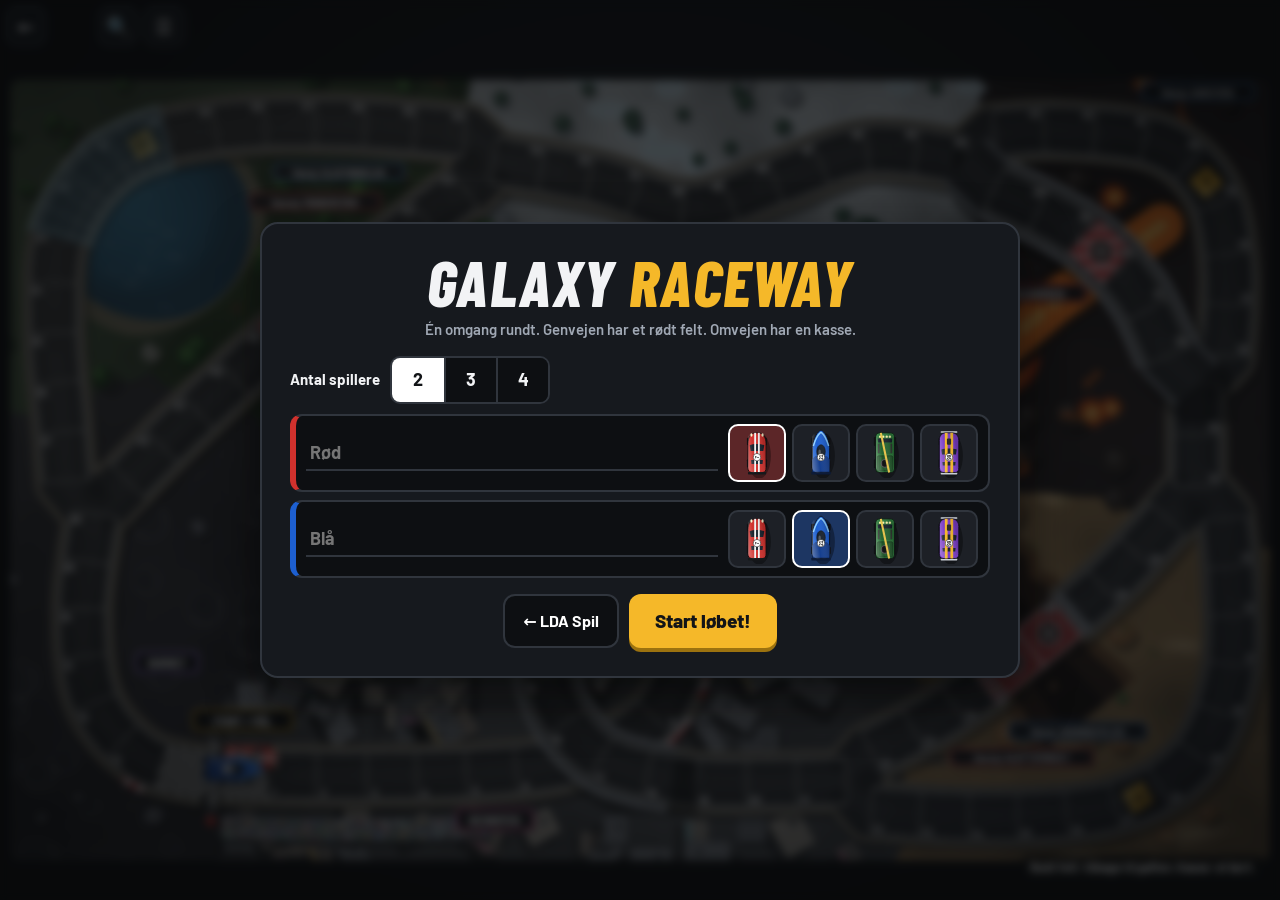
==== commit e28ced7c: "Version 22.0: Tårnet med to terninger, stigende bonus, fortryd og Raceway-rettelser - Tårnet: slå to" ====
--- a/galaxy.html
+++ b/galaxy.html
@@ -162,14 +162,15 @@
   <div id="rtxt"></div>
   <h3>Seneste træk</h3><ul id="log"></ul>
   <div class="acts"><button class="cta" id="rclose">Luk</button></div>
-  <div class="ver">Galaxy Raceway · version 21.0</div>
+  <div class="ver">Galaxy Raceway · version 22.0</div>
 </div></div>
+<div class="ov" id="sure"><div class="box" style="text-align:center"><div style="font-size:48px;line-height:1">🏁</div><h2 style="margin:6px 0">Stop løbet?</h2><p>Løbet er i gang. Vil I stoppe det og starte et nyt?</p><div class="acts"><button class="btn2" id="sureno">Kør videre</button><button class="cta" id="sureyes">Ja, nyt løb</button></div></div></div>
 <div class="ov" id="win"><div class="box" style="text-align:center">
   <div style="font-size:64px;line-height:1">🏆</div>
   <h2 class="title disp" id="wtxt"></h2>
   <ul class="stand" id="stand"></ul>
   <p class="sub" id="wev" style="margin:12px 0 0"></p>
-  <div class="acts"><button class="btn2" id="wundo">Fortryd</button><button class="btn2" id="wsetup">Skift biler</button><button class="cta" id="again">Nyt løb</button></div>
+  <div class="acts"><button class="btn2" id="wundo">Fortryd</button><a class="btn2" href="index.html#home" style="display:inline-flex;align-items:center;text-decoration:none">Spilmenu</a><button class="btn2" id="wsetup">Skift biler</button><button class="cta" id="again">Nyt løb</button></div>
 </div></div>
 <script>
 {
@@ -233,6 +234,7 @@
 const snap=()=>{hist.push(JSON.stringify(S));if(hist.length>80)hist.shift()};
 const esc=s=>String(s).replace(/[&<>"]/g,c=>({'&':'&amp;','<':'&lt;','>':'&gt;','"':'&quot;'}[c]));
 const rawName=i=>(S.players[i].name||'').trim()||CARS[S.players[i].car].def;
+const eveName=i=>{const own=(S.players[i].name||'').trim();if(own)return own;let nm=[];try{nm=(JSON.parse(localStorage.getItem('lda-spil'))||{}).names||[]}catch(e){}return (nm[i]||'').trim()||['Rød','Blå','Grøn','Gul'][i]};
 const nm=i=>esc(rawName(i));
 const col=i=>CARS[S.players[i].car].col;
 const log=t=>{S.log.unshift(t);S.log=S.log.slice(0,16)};
@@ -660,7 +662,7 @@
   $('log').innerHTML=S.log.map(t=>`<li>${esc(t)}</li>`).join('')||'<li>Ingen træk endnu.</li>';
   const w=$('win');if(S.win!==null){$('wtxt').innerHTML=`<span style="color:${col(S.win)}">${nm(S.win)}</span> vinder!`;
     const ord=ids().sort((a,b)=>(b===S.win)-(a===S.win)||dist(a)-dist(b));
-    eveUpsert(S.rid,'Galaxy Raceway',ord.map((i,k)=>({name:rawName(i),place:k+1,pts:S.n-k})));{const row=eveLoad().log.find(r=>r.rid===S.rid);$('wev').textContent=row?'Point til aftenens mester: '+row.rank.map(r=>`${r.name} +${r.pts}`).join(' · '):''}
+    eveUpsert(S.rid,'Galaxy Raceway',ord.map((i,k)=>({name:eveName(i),place:k+1,pts:S.n-k})));{const row=eveLoad().log.find(r=>r.rid===S.rid);$('wev').textContent=row?'Point til aftenens mester: '+row.rank.map(r=>`${r.name} +${r.pts}`).join(' · '):''}
     $('stand').innerHTML=ord.map((i,k)=>`<li><span>${k+1}.</span><img src="${AV[S.players[i].car]}" alt=""><span>${nm(i)}</span><span style="margin-left:auto;color:var(--soft)">${dist(i)?dist(i)+' felter fra mål':'I mål'}</span></li>`).join('');
     if(!w.classList.contains('show')){w.classList.add('show');confetti()}}else w.classList.remove('show');
   if(busy&&!(pend&&pend.type==='fork'))return;
@@ -699,6 +701,9 @@
   $('tipTitle').textContent=(best.c==='S'||best.c==='G'?'':`Felt ${best.num} · `)+name;$('tipBody').textContent=desc;$('boardtip').hidden=false;
   const a=G.np[best.id],g=$('cars').querySelector('#info-hl');if(g)g.innerHTML=`<circle cx="${F1(a.x)}" cy="${F1(a.y)}" r="${HW+8}" fill="rgba(255,230,150,.15)" stroke="#fff1a8" stroke-width="5" stroke-dasharray="9 6"/>`;
 });
+const PIPS={1:[4],2:[0,8],3:[0,4,8],4:[0,2,6,8],5:[0,2,4,6,8],6:[0,2,3,5,6,8]};
+const dieSvg=v=>`<svg viewBox="0 0 60 60" aria-hidden="true"><defs><linearGradient id="dg${v}" x1="0" y1="0" x2="1" y2="1"><stop offset="0" stop-color="#ffffff"/><stop offset="1" stop-color="#d9dde3"/></linearGradient></defs><rect x="3" y="3" width="54" height="54" rx="11" fill="url(#dg${v})" stroke="#9aa1ab" stroke-width="1.5"/>${PIPS[v].map(k=>`<circle cx="${16+(k%3)*14}" cy="${16+Math.floor(k/3)*14}" r="5" fill="#16181b"/>`).join('')}</svg>`;
+$('keys').innerHTML=[1,2,3,4,5,6].map(v=>`<button class="key" data-v="${v}" aria-label="Terningen viste ${v}">${dieSvg(v)}</button>`).join('');
 $('keys').addEventListener('click',e=>{const b=e.target.closest('[data-v]');if(b)roll(+b.dataset.v)});
 $('acts').addEventListener('click',e=>{const b=e.target.closest('[data-a]');if(b)act(b.dataset.a)});
 addEventListener('keydown',e=>{if(e.target.tagName==='INPUT'||e.metaKey||e.ctrlKey||S.phase!=='race')return;if(bnDone&&(e.key==='Enter'||e.key===' '||e.key==='Escape')){e.preventDefault();bnClose();return}if(e.key>='1'&&e.key<='6')roll(+e.key)});
@@ -709,7 +714,9 @@
 $('bUndo').onclick=undo;$('wundo').onclick=undo;
 $('again').onclick=startRace;
 $('wsetup').onclick=()=>{S.phase='setup';S.win=null;save();hud();$('win').classList.remove('show')};
-$('bNew').onclick=()=>{if(busy)return;if(S.win===null&&S.cars.some(c=>c.pos!==START)&&!confirm('Vil du stoppe løbet og starte et nyt?'))return;S.phase='setup';S.win=null;save();hud()};
+const newRace=()=>{$('sure').classList.remove('show');S.phase='setup';S.win=null;save();hud()};
+$('bNew').onclick=()=>{if(busy)return;if(S.phase==='race'&&S.win===null&&S.cars.some(c=>c.pos!==START)){$('sure').classList.add('show');return}newRace()};
+$('sureno').onclick=()=>$('sure').classList.remove('show');$('sureyes').onclick=newRace;
 $('bSnd').onclick=()=>{mute=!mute;$('bSnd').setAttribute('aria-pressed',!mute);$('bSnd').textContent=mute?'🔇 Lyd: fra':'🔊 Lyd: til'};
 const menu=on=>{$('menu').classList.toggle('show',on);$('bMenu').setAttribute('aria-expanded',on)};
 $('bMenu').onclick=e=>{e.stopPropagation();menu(!$('menu').classList.contains('show'))};
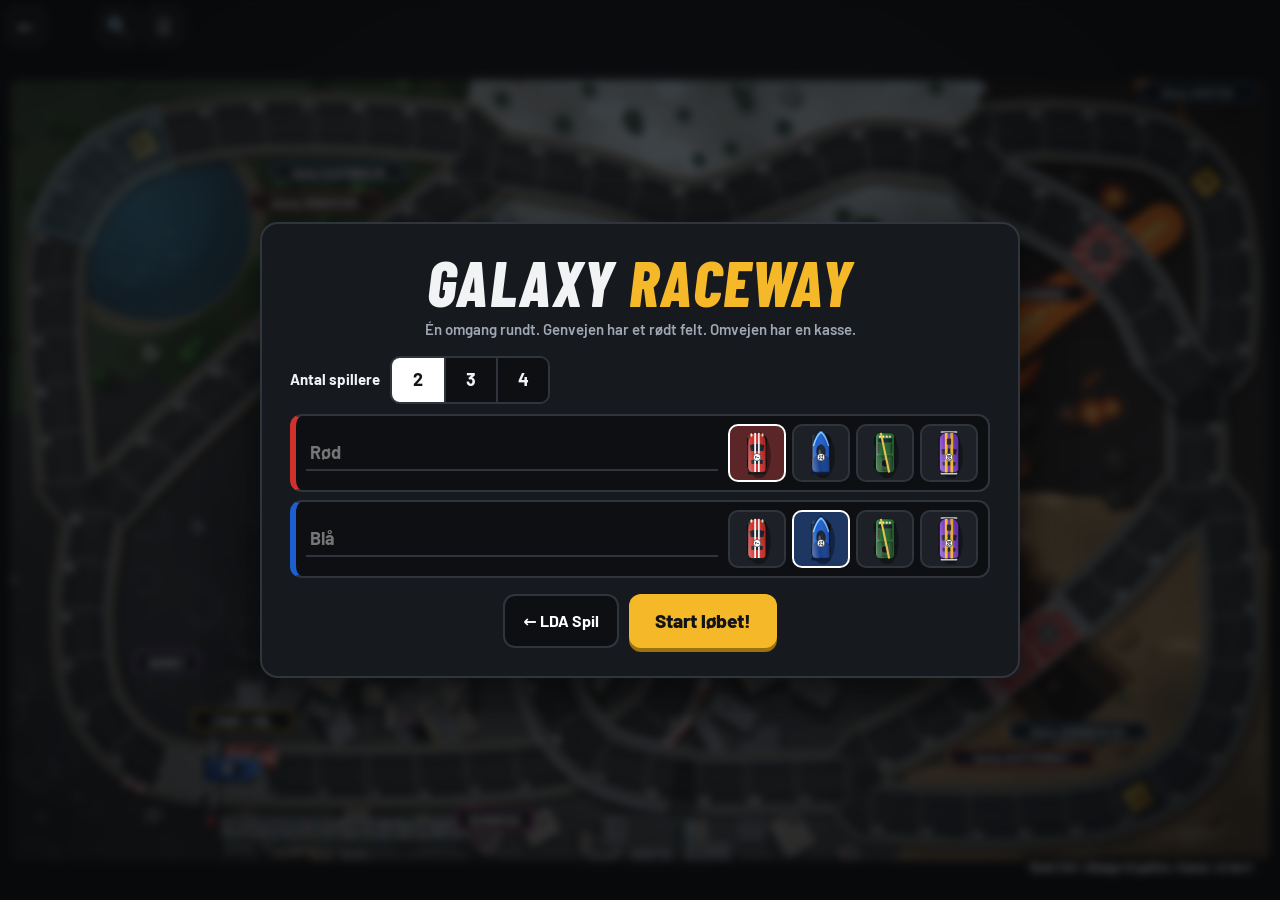
==== commit a7e16001: "Version 23.0: Måneraketten afløser Dykkerklokken - Nyt spil: en rumrejse gennem seks stationer (Sate" ====
--- a/galaxy.html
+++ b/galaxy.html
@@ -162,7 +162,7 @@
   <div id="rtxt"></div>
   <h3>Seneste træk</h3><ul id="log"></ul>
   <div class="acts"><button class="cta" id="rclose">Luk</button></div>
-  <div class="ver">Galaxy Raceway · version 22.0</div>
+  <div class="ver">Galaxy Raceway · version 23.0</div>
 </div></div>
 <div class="ov" id="sure"><div class="box" style="text-align:center"><div style="font-size:48px;line-height:1">🏁</div><h2 style="margin:6px 0">Stop løbet?</h2><p>Løbet er i gang. Vil I stoppe det og starte et nyt?</p><div class="acts"><button class="btn2" id="sureno">Kør videre</button><button class="cta" id="sureyes">Ja, nyt løb</button></div></div></div>
 <div class="ov" id="win"><div class="box" style="text-align:center">
